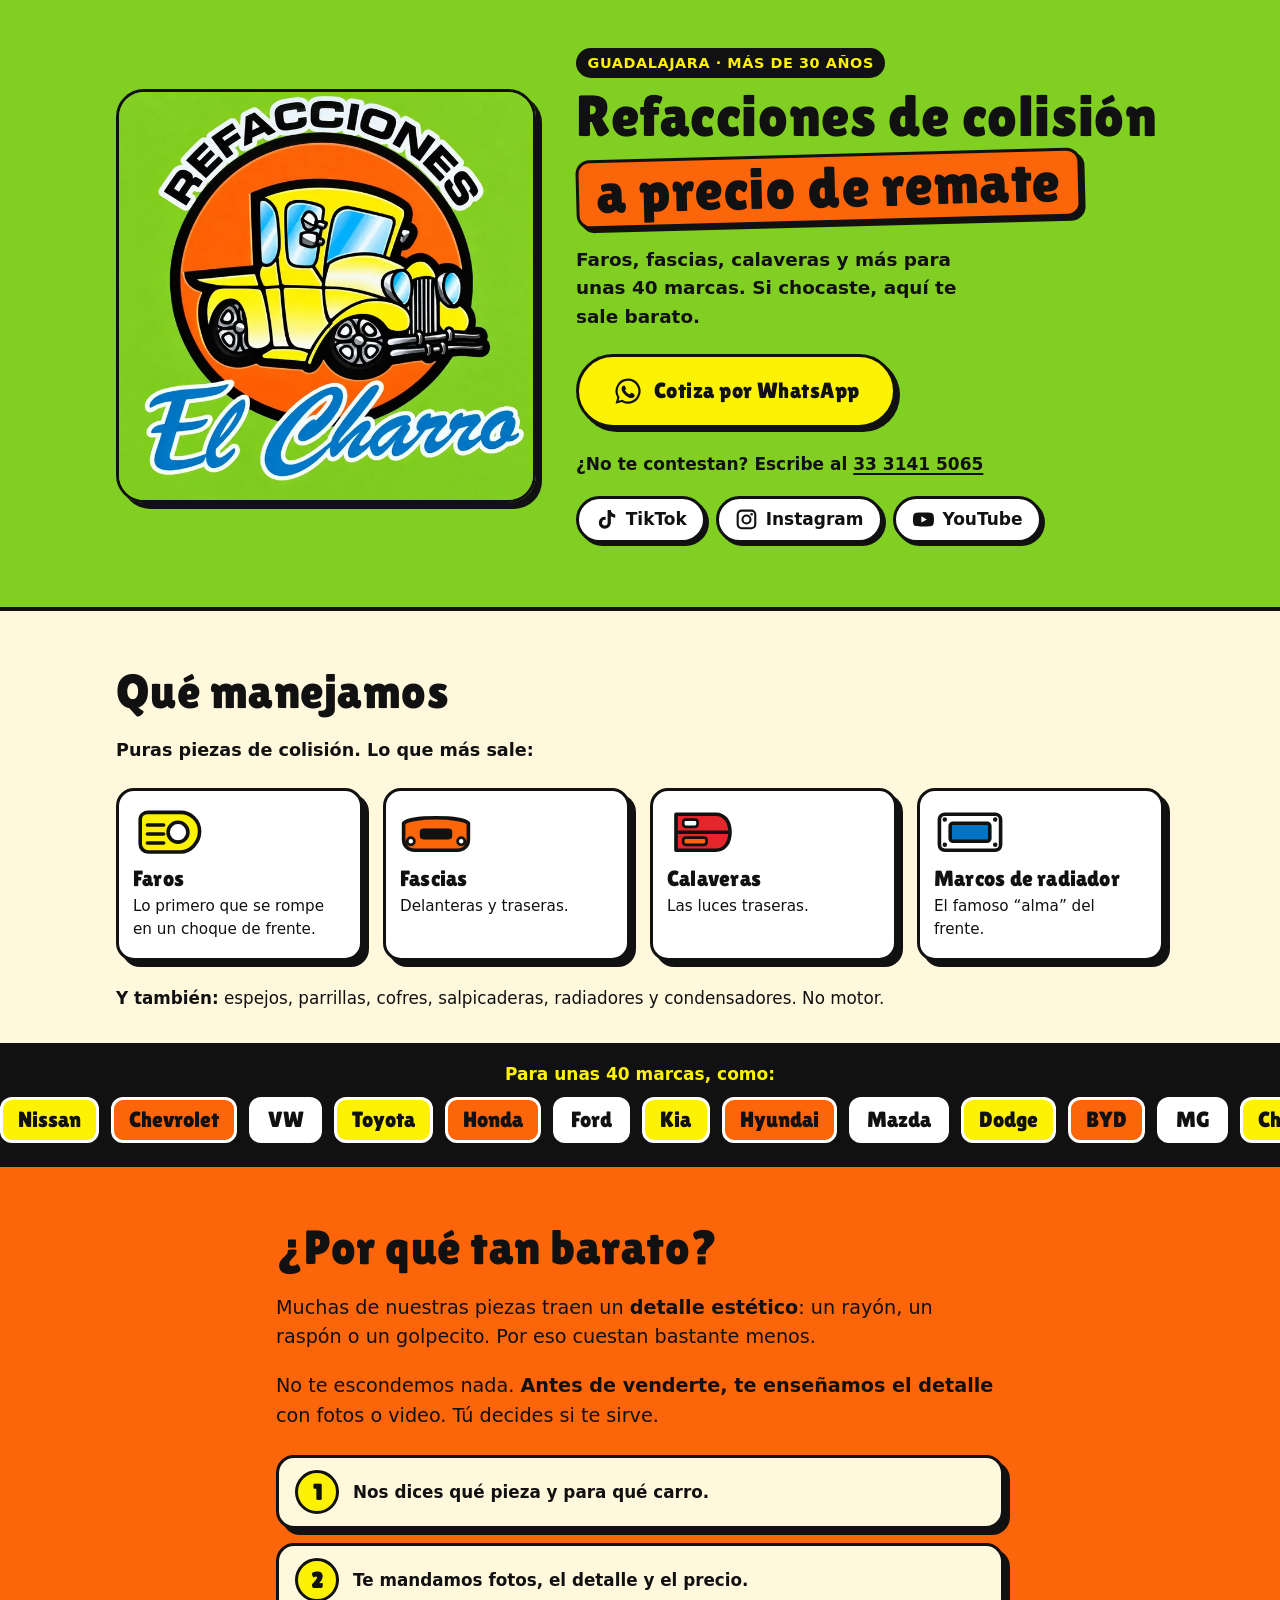
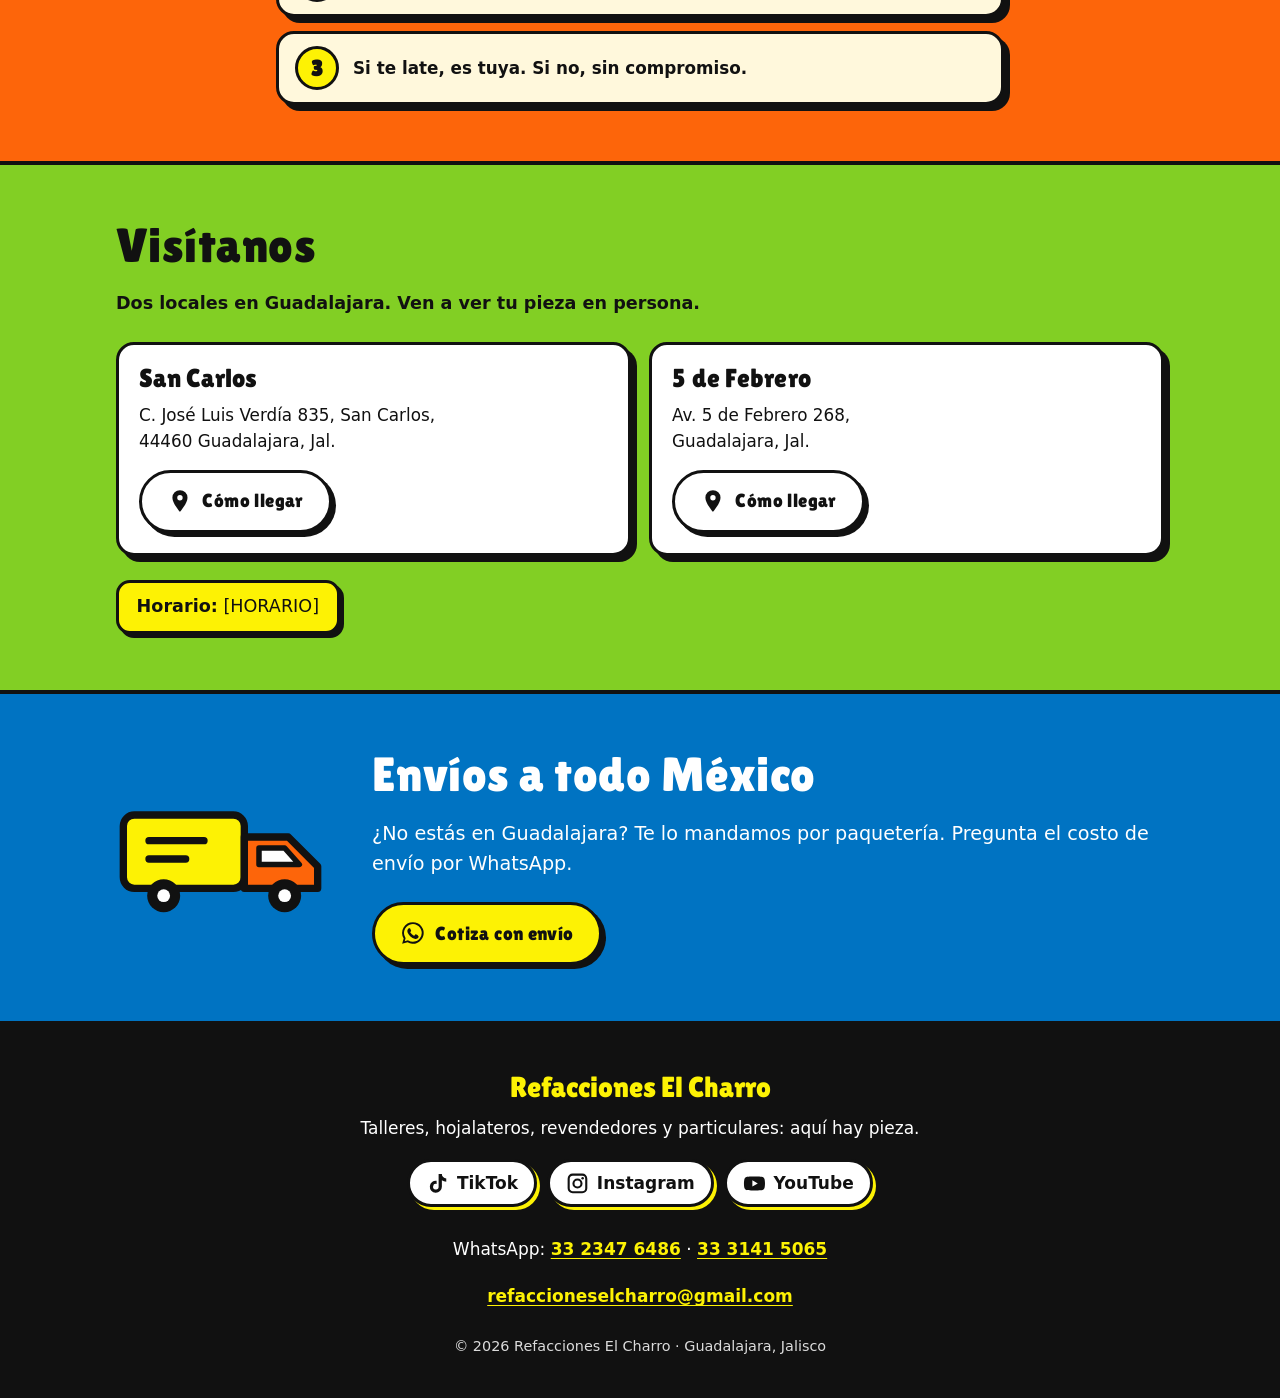
==== index.html @ 8c141e4e "Agrega los dos números de WhatsApp Co-Authored-By: Claude Opus 5.5 <noreply@anthropic.com>" ====
<!doctype html>
<html lang="es-MX">
<head>
  <meta charset="utf-8">
  <meta name="viewport" content="width=device-width, initial-scale=1">
  <title>Refacciones de colisión Guadalajara | Refacciones El Charro</title>
  <meta name="description" content="Refacciones de colisión en Guadalajara a precios muy bajos: faros, fascias, calaveras, marcos de radiador y más para unas 40 marcas. Envíos a todo México. Cotiza por WhatsApp.">
  <meta name="theme-color" content="#82CF24">
  <!-- URL pública del sitio. Si conectas un dominio propio, cámbiala aquí y en Open Graph, Twitter y JSON-LD -->
  <link rel="canonical" href="https://eito-tv.github.io/refacciones-el-charro/">

  <meta property="og:type" content="website">
  <meta property="og:locale" content="es_MX">
  <meta property="og:site_name" content="Refacciones El Charro">
  <meta property="og:title" content="Refacciones El Charro · Refacciones de colisión en Guadalajara">
  <meta property="og:description" content="Faros, fascias, calaveras y más para ~40 marcas a precios bajísimos. Envíos a todo México.">
  <meta property="og:url" content="https://eito-tv.github.io/refacciones-el-charro/">
  <meta property="og:image" content="https://eito-tv.github.io/refacciones-el-charro/assets/og-image.jpg">
  <meta property="og:image:width" content="1200">
  <meta property="og:image:height" content="630">
  <meta property="og:image:type" content="image/jpeg">
  <meta property="og:image:alt" content="Logo de Refacciones El Charro: camioneta amarilla clásica, con el texto Refacciones de colisión, precios bajísimos.">
  <meta name="twitter:card" content="summary_large_image">
  <meta name="twitter:title" content="Refacciones El Charro · Refacciones de colisión en Guadalajara">
  <meta name="twitter:description" content="Faros, fascias, calaveras y más para ~40 marcas a precios bajísimos. Envíos a todo México.">
  <meta name="twitter:image" content="https://eito-tv.github.io/refacciones-el-charro/assets/og-image.jpg">

  <link rel="icon" href="favicon.ico" sizes="48x48">
  <link rel="apple-touch-icon" href="assets/apple-touch-icon.png">

  <link rel="preconnect" href="https://fonts.googleapis.com">
  <link rel="preconnect" href="https://fonts.gstatic.com" crossorigin>
  <link rel="preload" as="style" href="https://fonts.googleapis.com/css2?family=Lilita+One&amp;display=swap">
  <link rel="stylesheet" href="https://fonts.googleapis.com/css2?family=Lilita+One&amp;display=swap" media="print" onload="this.media='all'">
  <noscript><link rel="stylesheet" href="https://fonts.googleapis.com/css2?family=Lilita+One&amp;display=swap"></noscript>
  <link rel="preload" as="image" type="image/webp" href="assets/logo-720.webp" imagesrcset="assets/logo-360.webp 360w, assets/logo-720.webp 720w" imagesizes="(min-width: 900px) 420px, 78vw" fetchpriority="high">
  <link rel="stylesheet" href="styles.css">
  <script>document.documentElement.classList.add('js')</script>
  <script src="script.js" defer></script>

  <!-- MARCADOR en JSON-LD: openingHours (formato: "Mo-Fr 09:00-18:00", "Sa 09:00-14:00") -->
  <script type="application/ld+json">
  {
    "@context": "https://schema.org",
    "@type": "AutoPartsStore",
    "@id": "https://eito-tv.github.io/refacciones-el-charro/#negocio",
    "name": "Refacciones El Charro",
    "description": "Refacciones de colisión para unas 40 marcas a precios muy bajos. Negocio familiar con más de 30 años en Guadalajara. Envíos a todo México.",
    "url": "https://eito-tv.github.io/refacciones-el-charro/",
    "image": "https://eito-tv.github.io/refacciones-el-charro/assets/og-image.jpg",
    "logo": "https://eito-tv.github.io/refacciones-el-charro/assets/logo.png",
    "telephone": "+523323476486",
    "email": "refaccioneselcharro@gmail.com",
    "priceRange": "$",
    "areaServed": "MX",
    "address": {
      "@type": "PostalAddress",
      "streetAddress": "C. José Luis Verdía 835, San Carlos",
      "addressLocality": "Guadalajara",
      "addressRegion": "Jalisco",
      "postalCode": "44460",
      "addressCountry": "MX"
    },
    "openingHours": "[HORARIO]",
    "sameAs": [
      "https://www.instagram.com/refacciones_el_charro/",
      "https://www.tiktok.com/@refacciones_el_charro",
      "https://www.youtube.com/@RefaccionesElcharro"
    ],
    "department": [
      {
        "@type": "AutoPartsStore",
        "name": "Refacciones El Charro · San Carlos",
        "telephone": "+523323476486",
        "openingHours": "[HORARIO]",
        "address": {
          "@type": "PostalAddress",
          "streetAddress": "C. José Luis Verdía 835, San Carlos",
          "addressLocality": "Guadalajara",
          "addressRegion": "Jalisco",
          "postalCode": "44460",
          "addressCountry": "MX"
        }
      },
      {
        "@type": "AutoPartsStore",
        "name": "Refacciones El Charro · 5 de Febrero",
        "telephone": "+523323476486",
        "openingHours": "[HORARIO]",
        "address": {
          "@type": "PostalAddress",
          "streetAddress": "Av. 5 de Febrero 268",
          "addressLocality": "Guadalajara",
          "addressRegion": "Jalisco",
          "addressCountry": "MX"
        }
      }
    ]
  }
  </script>
</head>
<body>
  <a class="skip" href="#contenido">Saltar al contenido</a>

  <!-- Íconos reutilizables -->
  <svg width="0" height="0" class="sr-only" aria-hidden="true" focusable="false">
    <symbol id="i-wa" viewBox="0 0 24 24"><path fill="currentColor" d="M12 2a10 10 0 0 0-8.6 15.1L2 22l5-1.3A10 10 0 1 0 12 2Zm0 18.2c-1.5 0-3-.4-4.3-1.2l-.3-.2-3 .8.8-2.9-.2-.3A8.2 8.2 0 1 1 12 20.2Zm4.5-6.1c-.2-.1-1.5-.7-1.7-.8-.2-.1-.4-.1-.6.1l-.8 1c-.1.2-.3.2-.5.1a6.7 6.7 0 0 1-3.3-2.9c-.3-.4.2-.4.7-1.3.1-.2 0-.3 0-.4l-.8-1.8c-.2-.5-.4-.4-.6-.4h-.5c-.2 0-.4.1-.7.3-.2.3-.9.9-.9 2.2s.9 2.5 1 2.7c.1.2 1.8 2.8 4.4 3.9 1.6.7 2.3.8 3.1.6.5-.1 1.5-.6 1.7-1.2.2-.6.2-1.1.2-1.2-.1-.1-.3-.2-.6-.3Z"/></symbol>
    <symbol id="i-ig" viewBox="0 0 24 24"><path fill="none" stroke="currentColor" stroke-width="2.2" d="M7 2.8h10A4.2 4.2 0 0 1 21.2 7v10a4.2 4.2 0 0 1-4.2 4.2H7A4.2 4.2 0 0 1 2.8 17V7A4.2 4.2 0 0 1 7 2.8Z"/><circle cx="12" cy="12" r="4.2" fill="none" stroke="currentColor" stroke-width="2.2"/><circle cx="17.4" cy="6.6" r="1.3" fill="currentColor"/></symbol>
    <symbol id="i-tt" viewBox="0 0 24 24"><path fill="currentColor" d="M16.6 2h-3.4v13.4a2.9 2.9 0 1 1-2.1-2.8V9.1a6.3 6.3 0 1 0 5.5 6.3V8.6a8 8 0 0 0 4.6 1.5V6.7a4.6 4.6 0 0 1-4.6-4.7Z"/></symbol>
    <symbol id="i-yt" viewBox="0 0 24 24"><path fill="currentColor" d="M22.5 7.2a2.8 2.8 0 0 0-2-2C18.7 4.7 12 4.7 12 4.7s-6.7 0-8.5.5a2.8 2.8 0 0 0-2 2C1 9 1 12 1 12s0 3 .5 4.8a2.8 2.8 0 0 0 2 2c1.8.5 8.5.5 8.5.5s6.7 0 8.5-.5a2.8 2.8 0 0 0 2-2C23 15 23 12 23 12s0-3-.5-4.8ZM9.8 15.3V8.7l5.7 3.3-5.7 3.3Z"/></symbol>
    <symbol id="i-fb" viewBox="0 0 24 24"><path fill="currentColor" d="M13.5 22v-8.2h2.8l.4-3.2h-3.2V8.5c0-.9.3-1.6 1.6-1.6h1.7V4.1a23 23 0 0 0-2.5-.1c-2.5 0-4.2 1.5-4.2 4.3v2.3H7.3v3.2h2.8V22h3.4Z"/></symbol>
    <symbol id="i-pin" viewBox="0 0 24 24"><path fill="currentColor" d="M12 2a7 7 0 0 0-7 7c0 5.2 7 13 7 13s7-7.8 7-13a7 7 0 0 0-7-7Zm0 9.5A2.5 2.5 0 1 1 12 6.5a2.5 2.5 0 0 1 0 5Z"/></symbol>
  </svg>

  <header class="hero">
    <div class="hero__inner wrap">
      <picture class="hero__logo">
        <source type="image/webp" srcset="assets/logo-360.webp 360w, assets/logo-720.webp 720w" sizes="(min-width: 900px) 420px, 78vw">
        <img src="assets/logo.png" width="720" height="709" alt="Refacciones El Charro: logo con una camioneta pickup clásica amarilla" fetchpriority="high" decoding="async">
      </picture>
      <div class="hero__copy">
        <p class="tag">Guadalajara · más de 30 años</p>
        <h1>Refacciones de colisión <span class="hl">a precio de remate</span></h1>
        <p class="lead">Faros, fascias, calaveras y más para unas 40 marcas. Si chocaste, aquí te sale barato.</p>
        <a class="btn btn--wa btn--xl" href="https://wa.me/523323476486?text=Hola%2C%20quiero%20cotizar%20una%20pieza" target="_blank" rel="noopener">
          <svg class="ico" aria-hidden="true"><use href="#i-wa"/></svg> Cotiza por WhatsApp
        </a>
        <p class="alt-wa">¿No te contestan? Escribe al <a href="https://wa.me/523331415065?text=Hola%2C%20quiero%20cotizar%20una%20pieza" target="_blank" rel="noopener">33 3141 5065</a></p>
        <ul class="social" aria-label="Nuestras redes">
          <li><a class="chip" href="https://www.tiktok.com/@refacciones_el_charro" target="_blank" rel="noopener"><svg class="ico" aria-hidden="true"><use href="#i-tt"/></svg>TikTok</a></li>
          <li><a class="chip" href="https://www.instagram.com/refacciones_el_charro/" target="_blank" rel="noopener"><svg class="ico" aria-hidden="true"><use href="#i-ig"/></svg>Instagram</a></li>
          <li><a class="chip" href="https://www.youtube.com/@RefaccionesElcharro" target="_blank" rel="noopener"><svg class="ico" aria-hidden="true"><use href="#i-yt"/></svg>YouTube</a></li>
          <!-- MARCADOR: descomenta cuando tengas el link de Facebook
          <li><a class="chip" href="[LINK_FACEBOOK]" target="_blank" rel="noopener"><svg class="ico" aria-hidden="true"><use href="#i-fb"/></svg>Facebook</a></li>
          -->
          <!-- MARCADOR: descomenta cuando tengas el link de Mercado Libre
          <li><a class="chip" href="[LINK_MERCADO_LIBRE]" target="_blank" rel="noopener">Mercado Libre</a></li>
          -->
        </ul>
      </div>
    </div>
  </header>

  <main id="contenido">
    <section class="sec sec--cream" aria-labelledby="t-piezas">
      <div class="wrap">
        <h2 id="t-piezas" class="reveal">Qué manejamos</h2>
        <p class="sub reveal">Puras piezas de colisión. Lo que más sale:</p>
        <ul class="cards">
          <li class="card reveal">
            <svg class="pic" viewBox="0 0 80 56" aria-hidden="true"><path d="M8 14c0-5 4-8 9-8h36c11 0 21 9 21 21s-10 23-21 23H17c-5 0-9-4-9-9Z" fill="#FDF204" stroke="#111" stroke-width="4" stroke-linejoin="round"/><circle cx="50" cy="28" r="11" fill="#fff" stroke="#111" stroke-width="4"/><path d="M16 20h18M16 30h18M16 40h18" stroke="#111" stroke-width="4" stroke-linecap="round"/></svg>
            <h3>Faros</h3>
            <p>Lo primero que se rompe en un choque de frente.</p>
          </li>
          <li class="card reveal">
            <svg class="pic" viewBox="0 0 80 56" aria-hidden="true"><path d="M4 18c8-8 64-8 72 0v18c0 8-6 12-12 12H16C10 48 4 44 4 36Z" fill="#FD650A" stroke="#111" stroke-width="4" stroke-linejoin="round"/><rect x="22" y="24" width="36" height="12" rx="4" fill="#111"/><circle cx="12" cy="38" r="4" fill="#fff" stroke="#111" stroke-width="3"/><circle cx="68" cy="38" r="4" fill="#fff" stroke="#111" stroke-width="3"/></svg>
            <h3>Fascias</h3>
            <p>Delanteras y traseras.</p>
          </li>
          <li class="card reveal">
            <svg class="pic" viewBox="0 0 80 56" aria-hidden="true"><path d="M10 8h44c10 0 16 8 16 20s-6 20-16 20H10Z" fill="#E4252C" stroke="#111" stroke-width="4" stroke-linejoin="round"/><path d="M10 28h58" stroke="#111" stroke-width="4"/><rect x="18" y="14" width="16" height="8" rx="3" fill="#fff" stroke="#111" stroke-width="3"/><rect x="18" y="34" width="26" height="8" rx="3" fill="#FD650A" stroke="#111" stroke-width="3"/></svg>
            <h3>Calaveras</h3>
            <p>Las luces traseras.</p>
          </li>
          <li class="card reveal">
            <svg class="pic" viewBox="0 0 80 56" aria-hidden="true"><rect x="6" y="8" width="68" height="40" rx="6" fill="#fff" stroke="#111" stroke-width="4"/><rect x="18" y="18" width="44" height="20" rx="3" fill="#0073C2" stroke="#111" stroke-width="4"/><circle cx="12" cy="14" r="2.5" fill="#111"/><circle cx="68" cy="14" r="2.5" fill="#111"/><circle cx="12" cy="42" r="2.5" fill="#111"/><circle cx="68" cy="42" r="2.5" fill="#111"/></svg>
            <h3>Marcos de radiador</h3>
            <p>El famoso “alma” del frente.</p>
          </li>
        </ul>
        <p class="also reveal"><strong>Y también:</strong> espejos, parrillas, cofres, salpicaderas, radiadores y condensadores. No motor.</p>
      </div>

      <div class="brands reveal" aria-label="Marcas">
        <p class="brands__title">Para unas 40 marcas, como:</p>
        <div class="marquee">
          <ul class="marquee__track">
            <li>Nissan</li><li>Chevrolet</li><li>VW</li><li>Toyota</li><li>Honda</li><li>Ford</li><li>Kia</li><li>Hyundai</li><li>Mazda</li><li>Dodge</li><li>BYD</li><li>MG</li><li>Chirey</li><li>Camiones</li>
          </ul>
          <ul class="marquee__track" aria-hidden="true">
            <li>Nissan</li><li>Chevrolet</li><li>VW</li><li>Toyota</li><li>Honda</li><li>Ford</li><li>Kia</li><li>Hyundai</li><li>Mazda</li><li>Dodge</li><li>BYD</li><li>MG</li><li>Chirey</li><li>Camiones</li>
          </ul>
        </div>
      </div>
    </section>

    <section class="sec sec--orange" aria-labelledby="t-barato">
      <div class="wrap narrow">
        <h2 id="t-barato" class="reveal">¿Por qué tan barato?</h2>
        <p class="big reveal">Muchas de nuestras piezas traen un <strong>detalle estético</strong>: un rayón, un raspón o un golpecito. Por eso cuestan bastante menos.</p>
        <p class="big reveal">No te escondemos nada. <strong>Antes de venderte, te enseñamos el detalle</strong> con fotos o video. Tú decides si te sirve.</p>
        <ol class="steps">
          <li class="step reveal"><span class="step__n" aria-hidden="true">1</span><span>Nos dices qué pieza y para qué carro.</span></li>
          <li class="step reveal"><span class="step__n" aria-hidden="true">2</span><span>Te mandamos fotos, el detalle y el precio.</span></li>
          <li class="step reveal"><span class="step__n" aria-hidden="true">3</span><span>Si te late, es tuya. Si no, sin compromiso.</span></li>
        </ol>
      </div>
    </section>

    <section class="sec sec--green" aria-labelledby="t-visitanos">
      <div class="wrap">
        <h2 id="t-visitanos" class="reveal">Visítanos</h2>
        <p class="sub reveal">Dos locales en Guadalajara. Ven a ver tu pieza en persona.</p>
        <div class="places">
          <article class="place reveal">
            <h3>San Carlos</h3>
            <address>C. José Luis Verdía 835, San Carlos,<br>44460 Guadalajara, Jal.</address>
            <a class="btn btn--blue" href="https://www.google.com/maps/search/?api=1&amp;query=C.%20Jos%C3%A9%20Luis%20Verd%C3%ADa%20835%2C%20San%20Carlos%2C%2044460%20Guadalajara%2C%20Jal." target="_blank" rel="noopener"><svg class="ico" aria-hidden="true"><use href="#i-pin"/></svg> Cómo llegar<span class="sr-only"> al local de San Carlos</span></a>
          </article>
          <article class="place reveal">
            <h3>5 de Febrero</h3>
            <address>Av. 5 de Febrero 268,<br>Guadalajara, Jal.</address>
            <a class="btn btn--blue" href="https://www.google.com/maps/search/?api=1&amp;query=Av.%205%20de%20Febrero%20268%2C%20Guadalajara%2C%20Jal." target="_blank" rel="noopener"><svg class="ico" aria-hidden="true"><use href="#i-pin"/></svg> Cómo llegar<span class="sr-only"> al local de 5 de Febrero</span></a>
          </article>
        </div>
        <p class="hours reveal"><strong>Horario:</strong> <!-- MARCADOR --> [HORARIO]</p>
      </div>
    </section>

    <section class="sec sec--blue" aria-labelledby="t-envios">
      <div class="wrap ship">
        <svg class="truck reveal" viewBox="0 0 120 70" aria-hidden="true"><rect x="4" y="12" width="66" height="40" rx="6" fill="#FDF204" stroke="#111" stroke-width="4"/><path d="M70 24h24l16 16v12H70Z" fill="#FD650A" stroke="#111" stroke-width="4" stroke-linejoin="round"/><path d="M78 30h14l8 9H78Z" fill="#fff" stroke="#111" stroke-width="3" stroke-linejoin="round"/><circle cx="26" cy="56" r="9" fill="#111"/><circle cx="26" cy="56" r="3.5" fill="#fff"/><circle cx="92" cy="56" r="9" fill="#111"/><circle cx="92" cy="56" r="3.5" fill="#fff"/><path d="M18 26h30M18 36h20" stroke="#111" stroke-width="4" stroke-linecap="round"/></svg>
        <div>
          <h2 id="t-envios" class="reveal">Envíos a todo México</h2>
          <p class="big reveal">¿No estás en Guadalajara? Te lo mandamos por paquetería. Pregunta el costo de envío por WhatsApp.</p>
          <a class="btn btn--wa reveal" href="https://wa.me/523323476486?text=Hola%2C%20quiero%20cotizar%20una%20pieza%20con%20env%C3%ADo" target="_blank" rel="noopener"><svg class="ico" aria-hidden="true"><use href="#i-wa"/></svg> Cotiza con envío</a>
        </div>
      </div>
    </section>
  </main>

  <footer class="foot">
    <div class="wrap">
      <p class="foot__brand">Refacciones El Charro</p>
      <p>Talleres, hojalateros, revendedores y particulares: aquí hay pieza.</p>
      <ul class="social social--foot" aria-label="Nuestras redes">
        <li><a class="chip" href="https://www.tiktok.com/@refacciones_el_charro" target="_blank" rel="noopener"><svg class="ico" aria-hidden="true"><use href="#i-tt"/></svg>TikTok</a></li>
        <li><a class="chip" href="https://www.instagram.com/refacciones_el_charro/" target="_blank" rel="noopener"><svg class="ico" aria-hidden="true"><use href="#i-ig"/></svg>Instagram</a></li>
        <li><a class="chip" href="https://www.youtube.com/@RefaccionesElcharro" target="_blank" rel="noopener"><svg class="ico" aria-hidden="true"><use href="#i-yt"/></svg>YouTube</a></li>
        <!-- <li><a class="chip" href="[LINK_FACEBOOK]" target="_blank" rel="noopener"><svg class="ico" aria-hidden="true"><use href="#i-fb"/></svg>Facebook</a></li> -->
        <!-- <li><a class="chip" href="[LINK_MERCADO_LIBRE]" target="_blank" rel="noopener">Mercado Libre</a></li> -->
      </ul>
      <p class="foot__wa">WhatsApp:
        <a class="mail" href="https://wa.me/523323476486" target="_blank" rel="noopener">33 2347 6486</a> ·
        <a class="mail" href="https://wa.me/523331415065" target="_blank" rel="noopener">33 3141 5065</a>
      </p>
      <p><a class="mail" href="mailto:refaccioneselcharro@gmail.com">refaccioneselcharro@gmail.com</a></p>
      <p class="small">© <span id="year">2026</span> Refacciones El Charro · Guadalajara, Jalisco</p>
    </div>
  </footer>

  <a class="fab" href="https://wa.me/523323476486?text=Hola%2C%20quiero%20cotizar%20una%20pieza" target="_blank" rel="noopener" aria-label="Cotiza por WhatsApp">
    <svg class="ico" aria-hidden="true"><use href="#i-wa"/></svg>
  </a>
</body>
</html>
---- styles.css ----
/* Refacciones El Charro · landing provisional
   Colores tomados del logo (assets/logo.png). */
:root {
  --green: #82cf24;
  --green-2: #74bd1c;
  --orange: #fd650a;
  --yellow: #fdf204;
  --blue: #0073c2;
  --blue-2: #005a99;
  --wa: #25d366;
  --ink: #111;
  --cream: #fff8dc;
  --white: #fff;
  --line: 3px solid var(--ink);
  --shadow: 6px 6px 0 var(--ink);
  --shadow-sm: 4px 4px 0 var(--ink);
  --r: 18px;
  --display: "Lilita One", "Arial Black", "Arial Rounded MT Bold", Impact, sans-serif;
  --text: system-ui, -apple-system, "Segoe UI", Roboto, "Helvetica Neue", Arial, sans-serif;
  color-scheme: light;
}

*, *::before, *::after { box-sizing: border-box; }
html { -webkit-text-size-adjust: 100%; scroll-behavior: smooth; }
body {
  margin: 0;
  font-family: var(--text);
  font-size: 1.0625rem;
  line-height: 1.55;
  color: var(--ink);
  background: var(--cream);
  overflow-x: hidden;
}
img, svg { display: block; max-width: 100%; }
h1, h2, h3 { font-family: var(--display); font-weight: 400; line-height: 1.05; margin: 0 0 .4em; letter-spacing: .01em; }
p { margin: 0 0 1em; }
a { color: inherit; }
ul, ol { margin: 0; padding: 0; list-style: none; }
address { font-style: normal; }

.wrap { width: 100%; max-width: 1080px; margin: 0 auto; padding: 0 16px; }
.narrow { max-width: 760px; }
.sr-only { position: absolute !important; width: 1px; height: 1px; overflow: hidden; clip: rect(0 0 0 0); white-space: nowrap; }
.skip { position: absolute; left: 12px; top: -60px; z-index: 50; background: var(--yellow); border: var(--line); border-radius: 12px; padding: 10px 14px; font-weight: 700; }
.skip:focus { top: 12px; }

:focus-visible { outline: 4px solid var(--blue); outline-offset: 3px; border-radius: 6px; }
.sec--blue :focus-visible, .foot :focus-visible { outline-color: var(--yellow); }

.ico { width: 1.35em; height: 1.35em; flex: none; }

/* ---------- Botones ---------- */
.btn {
  display: inline-flex; align-items: center; justify-content: center; gap: .5em;
  min-height: 52px; padding: .7em 1.3em;
  font-family: var(--display); font-size: 1.2rem; letter-spacing: .02em;
  text-decoration: none; color: var(--ink);
  border: var(--line); border-radius: 999px;
  box-shadow: var(--shadow-sm);
  transition: transform .18s cubic-bezier(.34, 1.56, .64, 1);
  -webkit-tap-highlight-color: transparent;
}
.btn--xl { font-size: 1.4rem; min-height: 60px; padding: .75em 1.5em; }
.btn--wa { background: var(--yellow); }
.btn--blue { background: var(--white); color: var(--ink); }
.btn:hover { transform: translate(-2px, -3px) rotate(-1.5deg); }
.btn:active { transform: translate(2px, 2px) scale(.97); }

.chip {
  display: inline-flex; align-items: center; gap: .45em;
  min-height: 44px; padding: .45em .95em;
  background: var(--white); border: var(--line); border-radius: 999px;
  box-shadow: 3px 3px 0 var(--ink);
  font-weight: 700; text-decoration: none;
  transition: transform .18s cubic-bezier(.34, 1.56, .64, 1);
}
.chip:hover { transform: translateY(-3px) rotate(2deg); }
.chip:active { transform: translate(2px, 2px); }

/* ---------- Hero ---------- */
.hero {
  background: var(--green);
  border-bottom: 4px solid var(--ink);
  padding: 20px 0 44px;
  overflow: hidden;
}
.hero__inner { display: grid; justify-items: center; text-align: center; gap: 8px; }
.hero__logo img { width: min(78vw, 340px); height: auto; border: var(--line); border-radius: 28px; box-shadow: var(--shadow); }
.tag {
  display: inline-block; margin: 0 0 .6em;
  background: var(--ink); color: var(--yellow);
  padding: .25em .8em; border-radius: 999px;
  font-weight: 700; font-size: .9rem; letter-spacing: .04em; text-transform: uppercase;
}
.hero h1 { font-size: clamp(2.1rem, 9vw, 3.6rem); }
.hl {
  display: inline-block; margin-top: .12em;
  background: var(--orange); color: var(--ink);
  border: var(--line); border-radius: 14px; padding: 0 .3em .05em;
  box-shadow: var(--shadow-sm); transform: rotate(-1.5deg);
}
.lead { font-size: 1.15rem; font-weight: 600; max-width: 30ch; margin: .6em auto 1.2em; }
.alt-wa { margin: 14px 0 0; font-weight: 600; }
.alt-wa a { display: inline-flex; align-items: center; min-height: 44px; font-weight: 800; text-underline-offset: 3px; text-decoration-thickness: 2px; white-space: nowrap; }
.foot__wa { margin-bottom: .2em; }
.social { display: flex; flex-wrap: wrap; justify-content: center; gap: 10px; margin-top: 10px; }

/* ---------- Secciones ---------- */
.sec { padding: 56px 0; border-bottom: 4px solid var(--ink); }
.sec h2 { font-size: clamp(2rem, 8vw, 3rem); }
.sub { font-size: 1.1rem; font-weight: 600; }
.big { font-size: 1.2rem; }
.sec--cream { background: var(--cream); padding-bottom: 0; }
.sec--orange { background: var(--orange); }
.sec--green { background: var(--green); }
.sec--blue { background: var(--blue); color: var(--white); }

.cards { display: grid; grid-template-columns: 1fr 1fr; gap: 16px; margin: 24px 0; }
.card {
  background: var(--white); border: var(--line); border-radius: var(--r);
  box-shadow: var(--shadow); padding: 16px 14px;
}
.card .pic { width: 72px; height: auto; margin-bottom: 10px; }
.card h3 { font-size: 1.35rem; margin-bottom: .2em; }
.card p { margin: 0; font-size: .95rem; }
.also { font-size: 1.05rem; }

.brands { margin-top: 32px; background: var(--ink); color: var(--white); padding: 18px 0 20px; }
.brands__title { text-align: center; font-weight: 700; margin: 0 0 10px; color: var(--yellow); }
.marquee { display: flex; overflow: hidden; }
.marquee__track { display: flex; flex: none; gap: 12px; padding-right: 12px; animation: slide 32s linear infinite; }
.marquee__track li {
  font-family: var(--display); font-size: 1.35rem;
  background: var(--white); color: var(--ink);
  border: var(--line); border-color: var(--white); border-radius: 12px;
  padding: .15em .7em; white-space: nowrap;
}
.marquee__track li:nth-child(3n+1) { background: var(--yellow); }
.marquee__track li:nth-child(3n+2) { background: var(--orange); }
@keyframes slide { to { transform: translateX(-100%); } }

.steps { display: grid; gap: 14px; margin-top: 24px; counter-reset: none; }
.step {
  display: flex; align-items: center; gap: 14px;
  background: var(--cream); border: var(--line); border-radius: var(--r);
  box-shadow: var(--shadow); padding: 12px 16px; font-weight: 700; font-size: 1.05rem;
}
.step__n {
  flex: none; display: grid; place-items: center; width: 44px; height: 44px;
  background: var(--yellow); border: var(--line); border-radius: 50%;
  font-family: var(--display); font-size: 1.4rem;
}

.places { display: grid; gap: 18px; margin: 24px 0; }
.place {
  background: var(--white); border: var(--line); border-radius: var(--r);
  box-shadow: var(--shadow); padding: 20px;
}
.place h3 { font-size: 1.6rem; }
.place address { margin-bottom: 16px; font-size: 1.05rem; }
.hours {
  display: inline-block; background: var(--yellow); border: var(--line); border-radius: 14px;
  box-shadow: var(--shadow-sm); padding: .6em 1em; margin: 0; font-size: 1.1rem;
}

.ship { display: grid; gap: 20px; justify-items: start; }
.truck { width: 150px; height: auto; }
.sec--blue .btn { margin-top: 4px; }

/* ---------- Footer ---------- */
.foot { background: var(--ink); color: var(--white); padding: 40px 0 110px; text-align: center; }
.foot__brand { font-family: var(--display); font-size: 1.8rem; color: var(--yellow); margin-bottom: .2em; }
.social--foot { margin: 18px 0 20px; }
.social--foot .chip { color: var(--ink); box-shadow: 3px 3px 0 var(--yellow); }
.mail { display: inline-flex; align-items: center; min-height: 44px; color: var(--yellow); font-weight: 700; text-underline-offset: 3px; overflow-wrap: anywhere; }
.small { font-size: .9rem; opacity: .85; margin: 0; }

/* ---------- Botón flotante (celular) ---------- */
.fab {
  position: fixed; right: 16px; bottom: 16px; z-index: 40;
  display: grid; place-items: center; width: 64px; height: 64px;
  background: var(--wa); color: var(--ink);
  border: var(--line); border-radius: 50%; box-shadow: var(--shadow-sm);
  transition: transform .18s cubic-bezier(.34, 1.56, .64, 1);
}
.fab .ico { width: 34px; height: 34px; }
.fab:hover { transform: scale(1.08) rotate(-6deg); }
.fab:active { transform: scale(.94); }

/* ---------- Animaciones (solo transform y opacity) ---------- */
@keyframes pop { from { transform: scale(.82) rotate(-6deg); } 60% { transform: scale(1.04) rotate(1deg); } to { transform: none; } }
@keyframes rise { from { opacity: 0; transform: translateY(18px); } to { opacity: 1; transform: none; } }
@keyframes fab-in { from { opacity: 0; transform: scale(.4); } to { opacity: 1; transform: none; } }

.hero__logo img { animation: pop .7s cubic-bezier(.34, 1.56, .64, 1) both; }
.hero__copy > * { animation: rise .55s ease-out both; }
.hero__copy > :nth-child(1) { animation-delay: .15s; }
.hero__copy > :nth-child(2) { animation-delay: .22s; }
.hero__copy > :nth-child(3) { animation-delay: .3s; }
.hero__copy > :nth-child(4) { animation-delay: .38s; }
.hero__copy > :nth-child(5) { animation-delay: .46s; }
.hero__copy > :nth-child(6) { animation-delay: .54s; }
.fab { animation: fab-in .4s .8s cubic-bezier(.34, 1.56, .64, 1) both; }

.js .reveal { opacity: 0; transform: translateY(26px); transition: opacity .55s ease-out, transform .55s cubic-bezier(.22, 1, .36, 1); }
.js .reveal.is-in { opacity: 1; transform: none; }
.js .cards .reveal:nth-child(2), .js .places .reveal:nth-child(2), .js .steps .reveal:nth-child(2) { transition-delay: .08s; }
.js .cards .reveal:nth-child(3), .js .steps .reveal:nth-child(3) { transition-delay: .16s; }
.js .cards .reveal:nth-child(4) { transition-delay: .24s; }

/* ---------- Pantallas grandes ---------- */
@media (min-width: 768px) {
  .fab { display: none; }
  .foot { padding-bottom: 40px; }
  .cards { grid-template-columns: repeat(4, 1fr); gap: 20px; }
  .places { grid-template-columns: 1fr 1fr; }
  .ship { grid-template-columns: auto 1fr; align-items: center; gap: 36px; }
  .truck { width: 220px; }
}
@media (min-width: 900px) {
  .hero { padding: 48px 0 64px; }
  .hero__inner { grid-template-columns: 420px 1fr; text-align: left; justify-items: start; align-items: center; gap: 40px; }
  .hero__logo img { width: 420px; }
  .lead { margin-left: 0; }
  .hero .social { justify-content: flex-start; }
}

@media (prefers-reduced-motion: reduce) {
  html { scroll-behavior: auto; }
  *, *::before, *::after { animation: none !important; transition: none !important; }
  .js .reveal { opacity: 1; transform: none; }
  .marquee { flex-wrap: wrap; justify-content: center; padding: 0 16px; }
  .marquee__track { flex-wrap: wrap; justify-content: center; flex: 1 1 auto; gap: 8px; padding: 0; }
  .marquee__track[aria-hidden="true"] { display: none; }
}
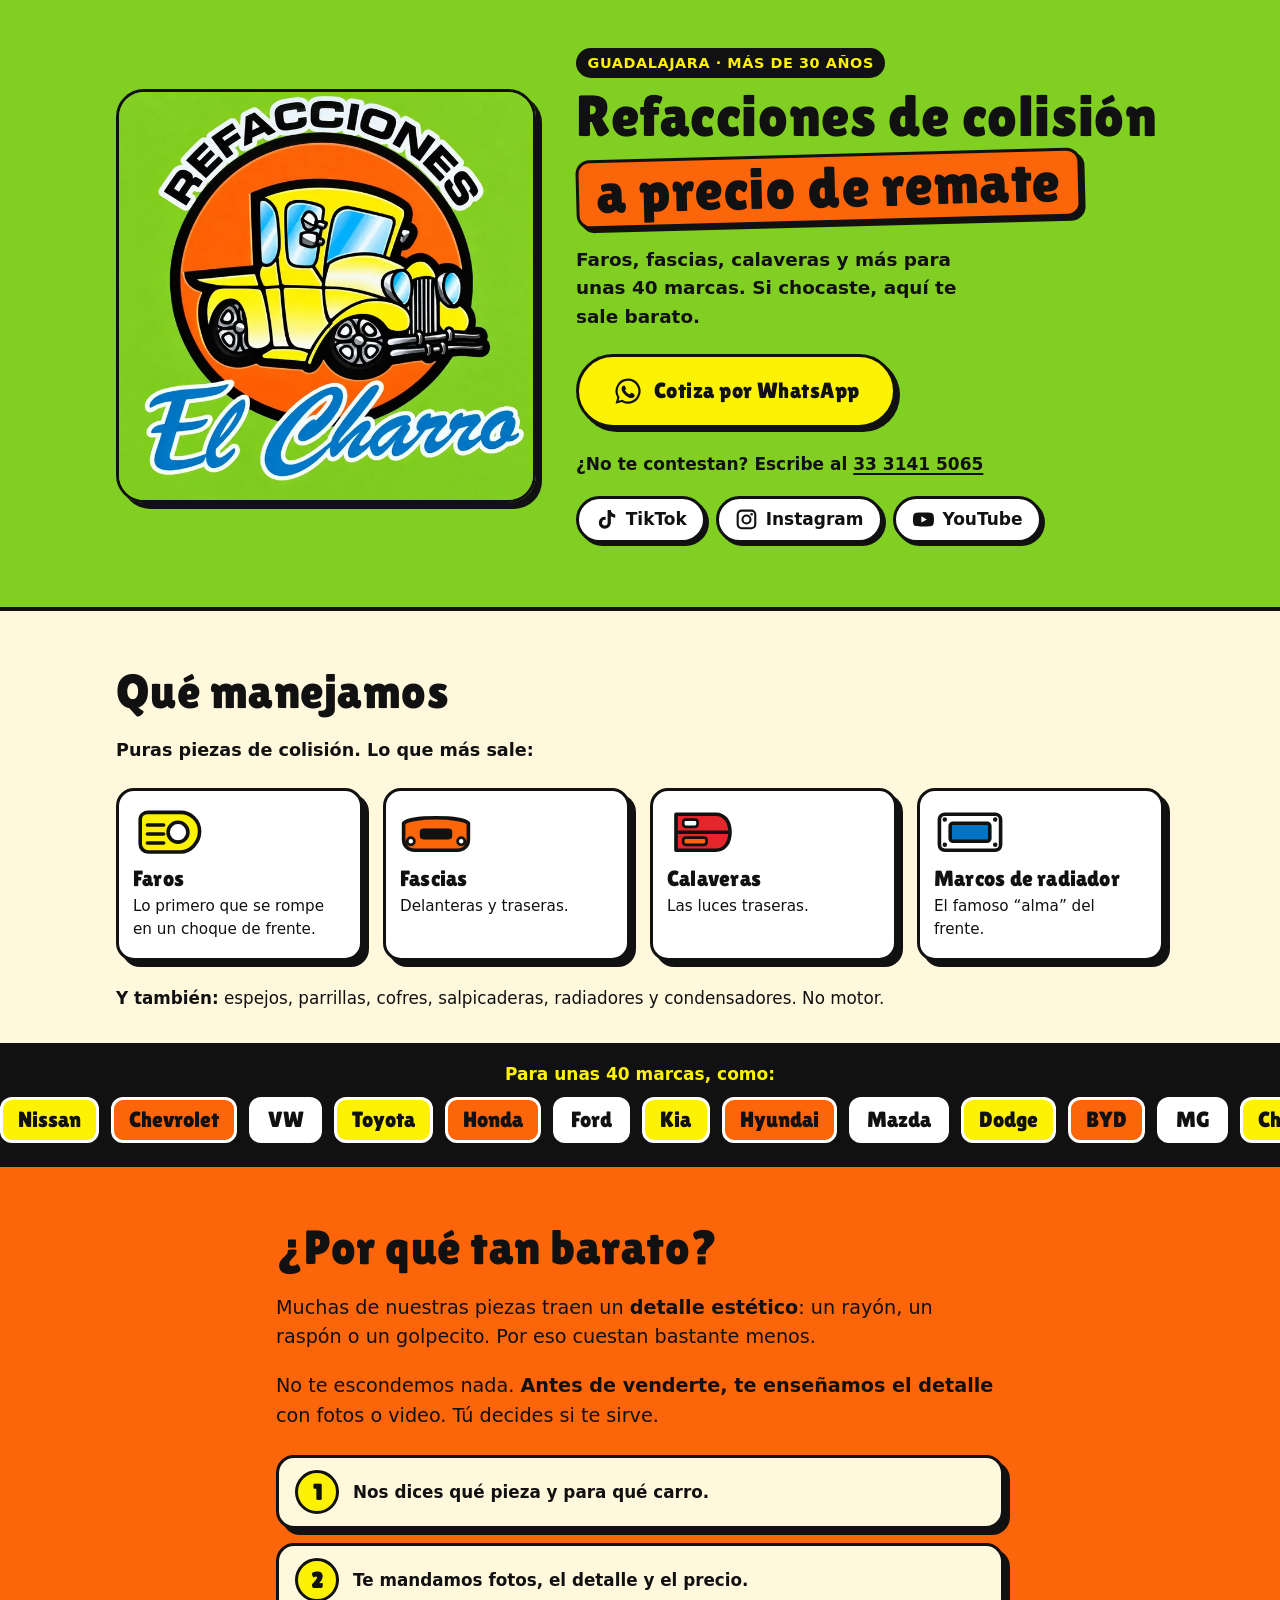
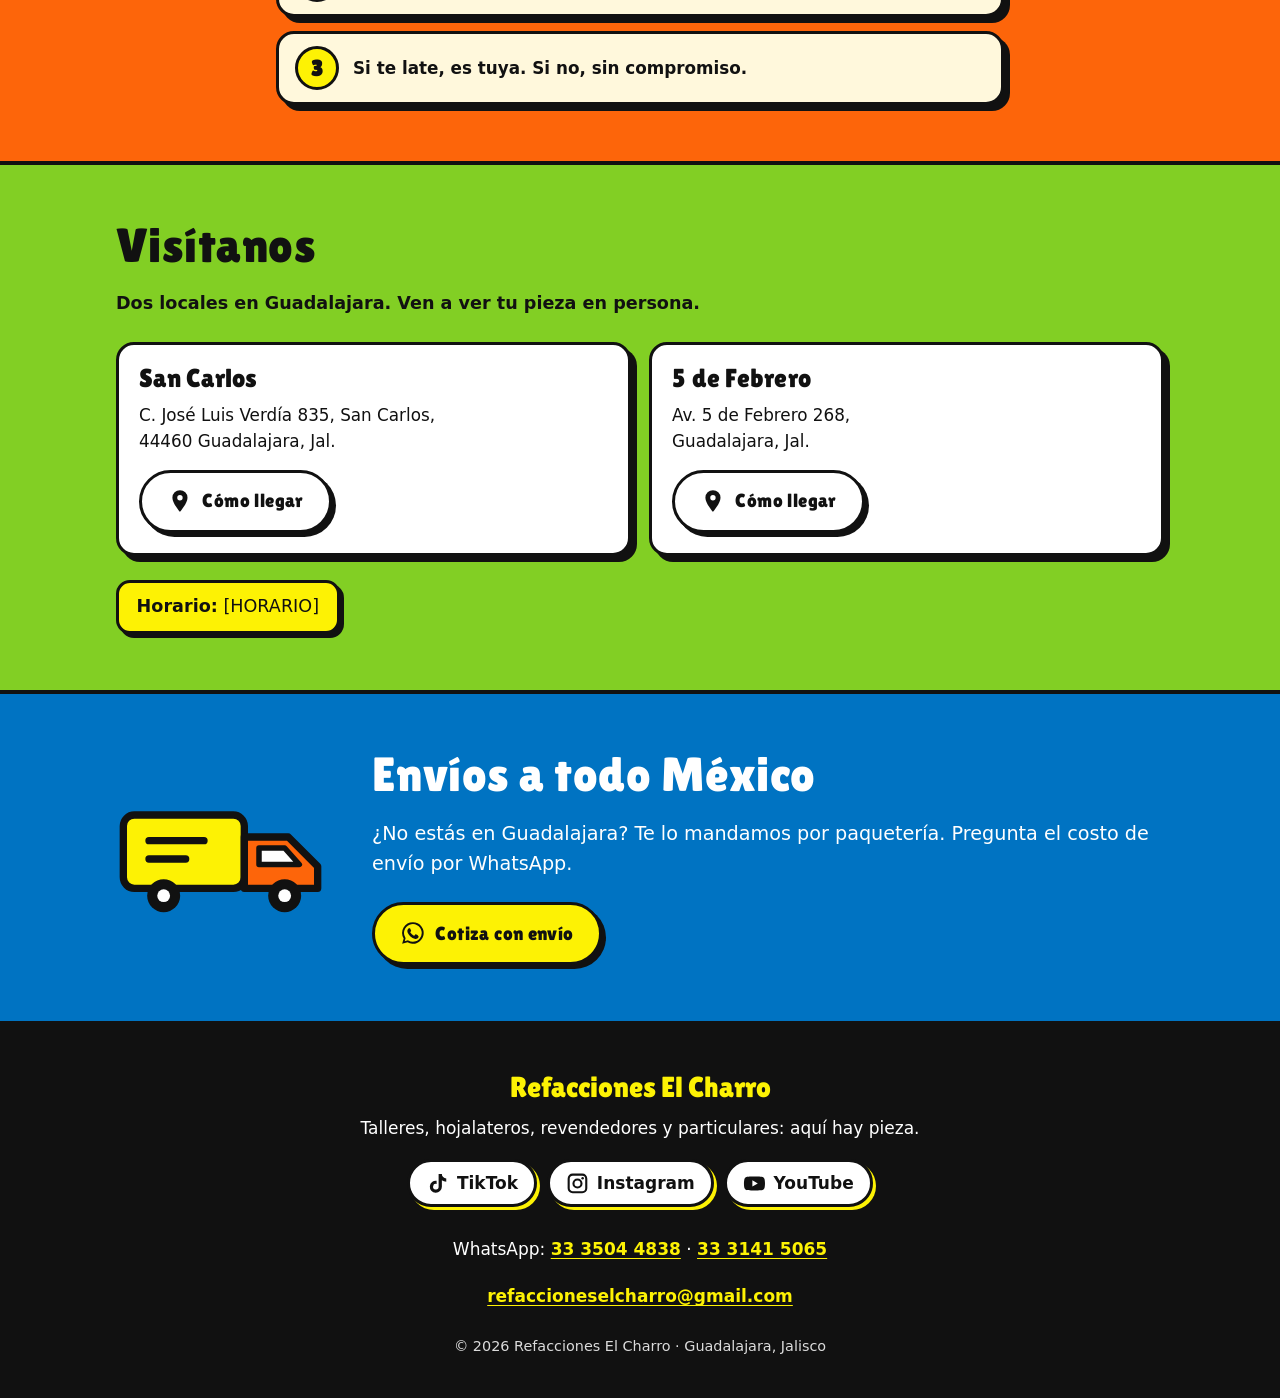
==== commit 411409ff: "Cambia el WhatsApp principal a 33 3504 4838 Co-Authored-By: Claude Opus 5.5 <noreply@anthropic.com>" ====
--- a/index.html
+++ b/index.html
@@ -49,7 +49,7 @@
     "url": "https://eito-tv.github.io/refacciones-el-charro/",
     "image": "https://eito-tv.github.io/refacciones-el-charro/assets/og-image.jpg",
     "logo": "https://eito-tv.github.io/refacciones-el-charro/assets/logo.png",
-    "telephone": "+523323476486",
+    "telephone": "+523335044838",
     "email": "refaccioneselcharro@gmail.com",
     "priceRange": "$",
     "areaServed": "MX",
@@ -71,7 +71,7 @@
       {
         "@type": "AutoPartsStore",
         "name": "Refacciones El Charro · San Carlos",
-        "telephone": "+523323476486",
+        "telephone": "+523335044838",
         "openingHours": "[HORARIO]",
         "address": {
           "@type": "PostalAddress",
@@ -85,7 +85,7 @@
       {
         "@type": "AutoPartsStore",
         "name": "Refacciones El Charro · 5 de Febrero",
-        "telephone": "+523323476486",
+        "telephone": "+523335044838",
         "openingHours": "[HORARIO]",
         "address": {
           "@type": "PostalAddress",
@@ -122,7 +122,7 @@
         <p class="tag">Guadalajara · más de 30 años</p>
         <h1>Refacciones de colisión <span class="hl">a precio de remate</span></h1>
         <p class="lead">Faros, fascias, calaveras y más para unas 40 marcas. Si chocaste, aquí te sale barato.</p>
-        <a class="btn btn--wa btn--xl" href="https://wa.me/523323476486?text=Hola%2C%20quiero%20cotizar%20una%20pieza" target="_blank" rel="noopener">
+        <a class="btn btn--wa btn--xl" href="https://wa.me/523335044838?text=Hola%2C%20quiero%20cotizar%20una%20pieza" target="_blank" rel="noopener">
           <svg class="ico" aria-hidden="true"><use href="#i-wa"/></svg> Cotiza por WhatsApp
         </a>
         <p class="alt-wa">¿No te contestan? Escribe al <a href="https://wa.me/523331415065?text=Hola%2C%20quiero%20cotizar%20una%20pieza" target="_blank" rel="noopener">33 3141 5065</a></p>
@@ -223,7 +223,7 @@
         <div>
           <h2 id="t-envios" class="reveal">Envíos a todo México</h2>
           <p class="big reveal">¿No estás en Guadalajara? Te lo mandamos por paquetería. Pregunta el costo de envío por WhatsApp.</p>
-          <a class="btn btn--wa reveal" href="https://wa.me/523323476486?text=Hola%2C%20quiero%20cotizar%20una%20pieza%20con%20env%C3%ADo" target="_blank" rel="noopener"><svg class="ico" aria-hidden="true"><use href="#i-wa"/></svg> Cotiza con envío</a>
+          <a class="btn btn--wa reveal" href="https://wa.me/523335044838?text=Hola%2C%20quiero%20cotizar%20una%20pieza%20con%20env%C3%ADo" target="_blank" rel="noopener"><svg class="ico" aria-hidden="true"><use href="#i-wa"/></svg> Cotiza con envío</a>
         </div>
       </div>
     </section>
@@ -241,7 +241,7 @@
         <!-- <li><a class="chip" href="[LINK_MERCADO_LIBRE]" target="_blank" rel="noopener">Mercado Libre</a></li> -->
       </ul>
       <p class="foot__wa">WhatsApp:
-        <a class="mail" href="https://wa.me/523323476486" target="_blank" rel="noopener">33 2347 6486</a> ·
+        <a class="mail" href="https://wa.me/523335044838" target="_blank" rel="noopener">33 3504 4838</a> ·
         <a class="mail" href="https://wa.me/523331415065" target="_blank" rel="noopener">33 3141 5065</a>
       </p>
       <p><a class="mail" href="mailto:refaccioneselcharro@gmail.com">refaccioneselcharro@gmail.com</a></p>
@@ -249,7 +249,7 @@
     </div>
   </footer>
 
-  <a class="fab" href="https://wa.me/523323476486?text=Hola%2C%20quiero%20cotizar%20una%20pieza" target="_blank" rel="noopener" aria-label="Cotiza por WhatsApp">
+  <a class="fab" href="https://wa.me/523335044838?text=Hola%2C%20quiero%20cotizar%20una%20pieza" target="_blank" rel="noopener" aria-label="Cotiza por WhatsApp">
     <svg class="ico" aria-hidden="true"><use href="#i-wa"/></svg>
   </a>
 </body>
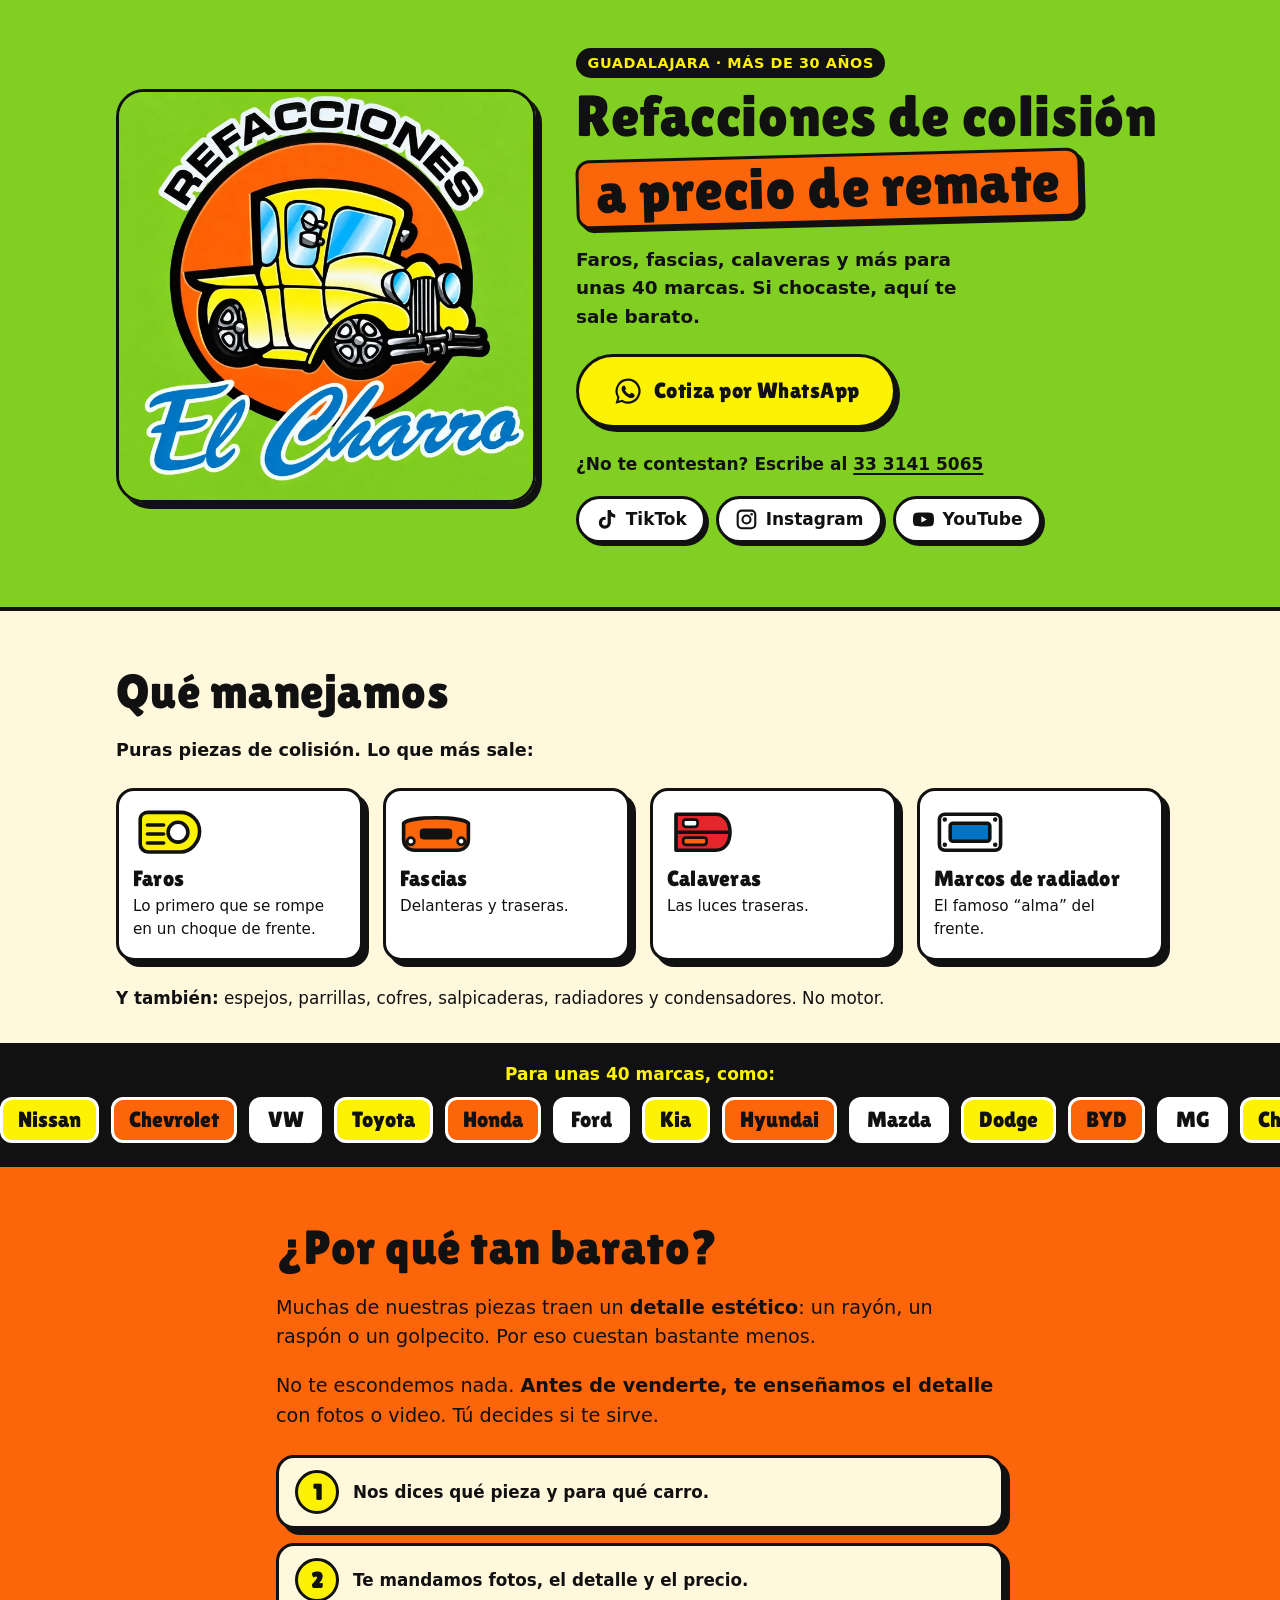
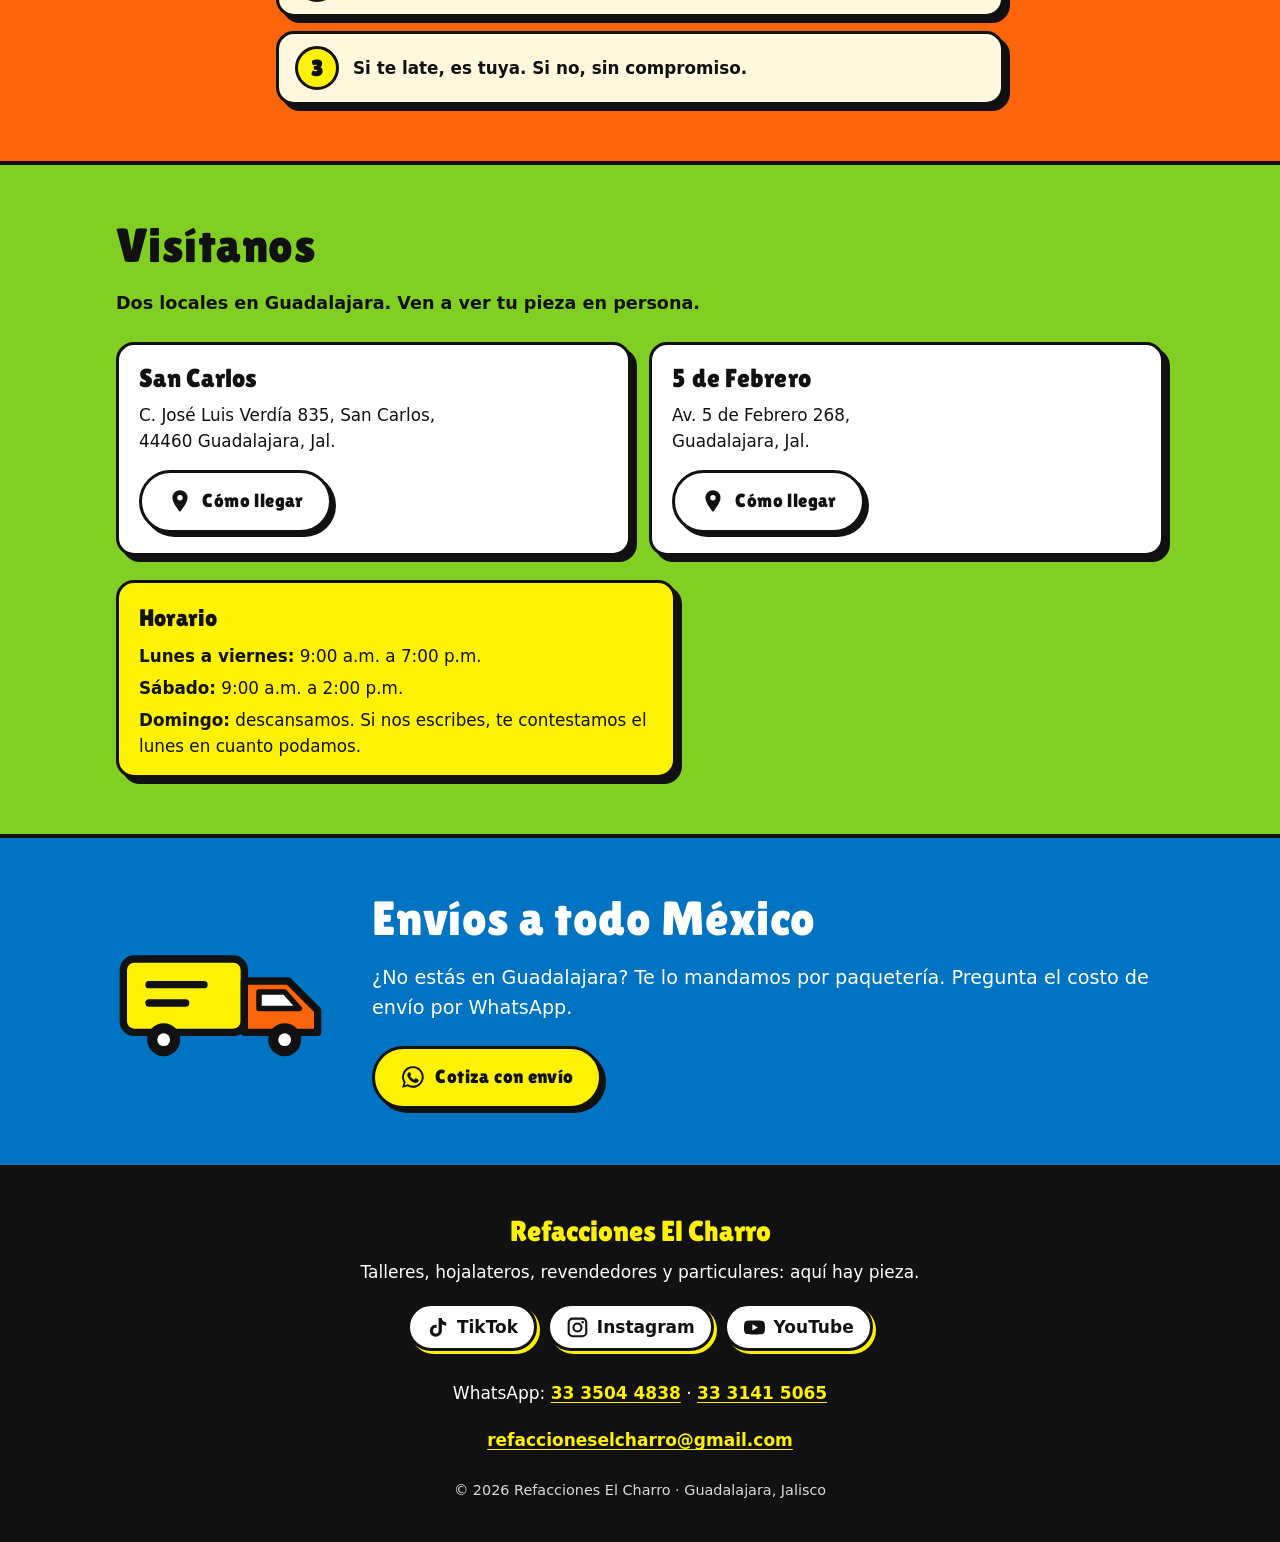
==== commit da69a75f: "Agrega horario de atención Co-Authored-By: Claude Opus 5.5 <noreply@anthropic.com>" ====
--- a/index.html
+++ b/index.html
@@ -38,7 +38,6 @@
   <script>document.documentElement.classList.add('js')</script>
   <script src="script.js" defer></script>
 
-  <!-- MARCADOR en JSON-LD: openingHours (formato: "Mo-Fr 09:00-18:00", "Sa 09:00-14:00") -->
   <script type="application/ld+json">
   {
     "@context": "https://schema.org",
@@ -61,7 +60,7 @@
       "postalCode": "44460",
       "addressCountry": "MX"
     },
-    "openingHours": "[HORARIO]",
+    "openingHours": ["Mo-Fr 09:00-19:00", "Sa 09:00-14:00"],
     "sameAs": [
       "https://www.instagram.com/refacciones_el_charro/",
       "https://www.tiktok.com/@refacciones_el_charro",
@@ -72,7 +71,7 @@
         "@type": "AutoPartsStore",
         "name": "Refacciones El Charro · San Carlos",
         "telephone": "+523335044838",
-        "openingHours": "[HORARIO]",
+        "openingHours": ["Mo-Fr 09:00-19:00", "Sa 09:00-14:00"],
         "address": {
           "@type": "PostalAddress",
           "streetAddress": "C. José Luis Verdía 835, San Carlos",
@@ -86,7 +85,7 @@
         "@type": "AutoPartsStore",
         "name": "Refacciones El Charro · 5 de Febrero",
         "telephone": "+523335044838",
-        "openingHours": "[HORARIO]",
+        "openingHours": ["Mo-Fr 09:00-19:00", "Sa 09:00-14:00"],
         "address": {
           "@type": "PostalAddress",
           "streetAddress": "Av. 5 de Febrero 268",
@@ -213,7 +212,14 @@
             <a class="btn btn--blue" href="https://www.google.com/maps/search/?api=1&amp;query=Av.%205%20de%20Febrero%20268%2C%20Guadalajara%2C%20Jal." target="_blank" rel="noopener"><svg class="ico" aria-hidden="true"><use href="#i-pin"/></svg> Cómo llegar<span class="sr-only"> al local de 5 de Febrero</span></a>
           </article>
         </div>
-        <p class="hours reveal"><strong>Horario:</strong> <!-- MARCADOR --> [HORARIO]</p>
+        <div class="hours reveal">
+          <p class="hours__t">Horario</p>
+          <ul>
+            <li><strong>Lunes a viernes:</strong> 9:00 a.m. a 7:00 p.m.</li>
+            <li><strong>Sábado:</strong> 9:00 a.m. a 2:00 p.m.</li>
+            <li><strong>Domingo:</strong> descansamos. Si nos escribes, te contestamos el lunes en cuanto podamos.</li>
+          </ul>
+        </div>
       </div>
     </section>
 
--- a/styles.css
+++ b/styles.css
@@ -159,9 +159,11 @@
 .place h3 { font-size: 1.6rem; }
 .place address { margin-bottom: 16px; font-size: 1.05rem; }
 .hours {
-  display: inline-block; background: var(--yellow); border: var(--line); border-radius: 14px;
-  box-shadow: var(--shadow-sm); padding: .6em 1em; margin: 0; font-size: 1.1rem;
-}
+  max-width: 560px; background: var(--yellow); border: var(--line); border-radius: var(--r);
+  box-shadow: var(--shadow); padding: 16px 20px; font-size: 1.05rem;
+}
+.hours__t { font-family: var(--display); font-size: 1.5rem; margin: 0 0 .3em; }
+.hours li + li { margin-top: .35em; }
 
 .ship { display: grid; gap: 20px; justify-items: start; }
 .truck { width: 150px; height: auto; }
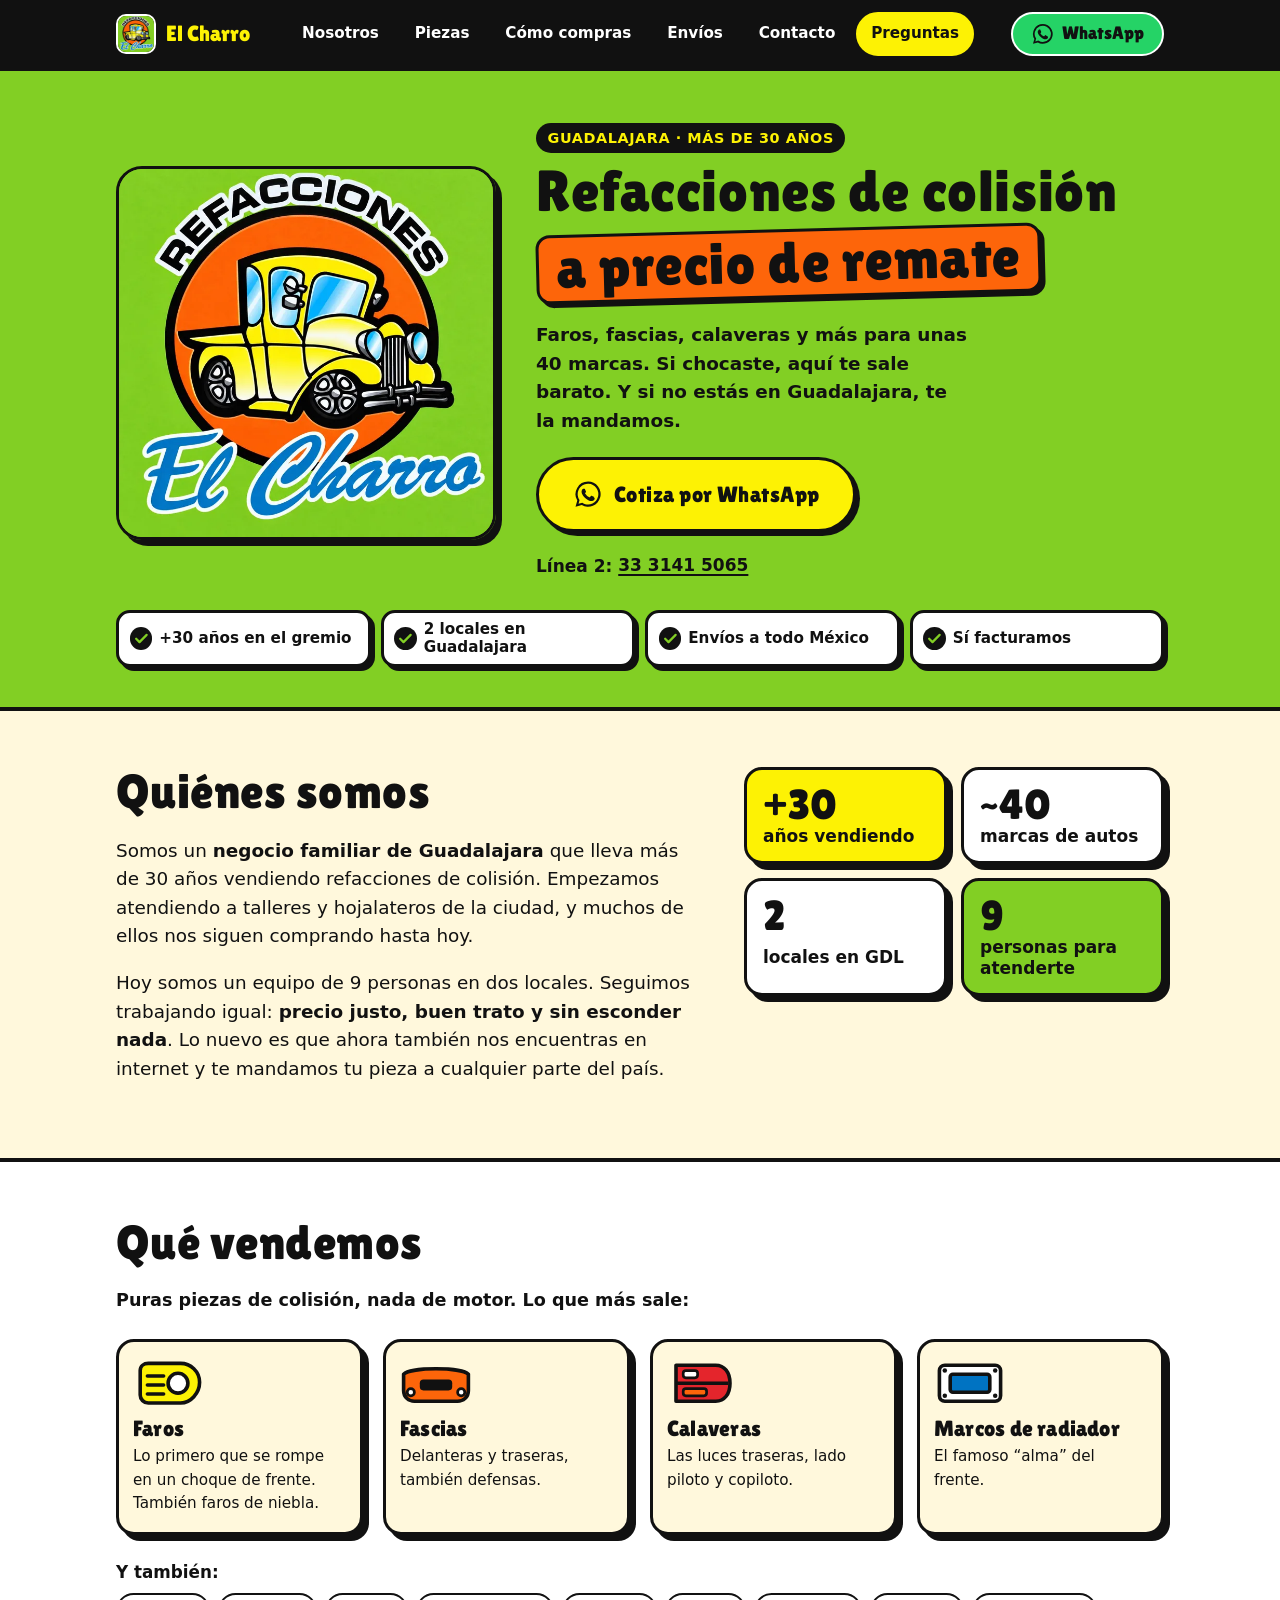
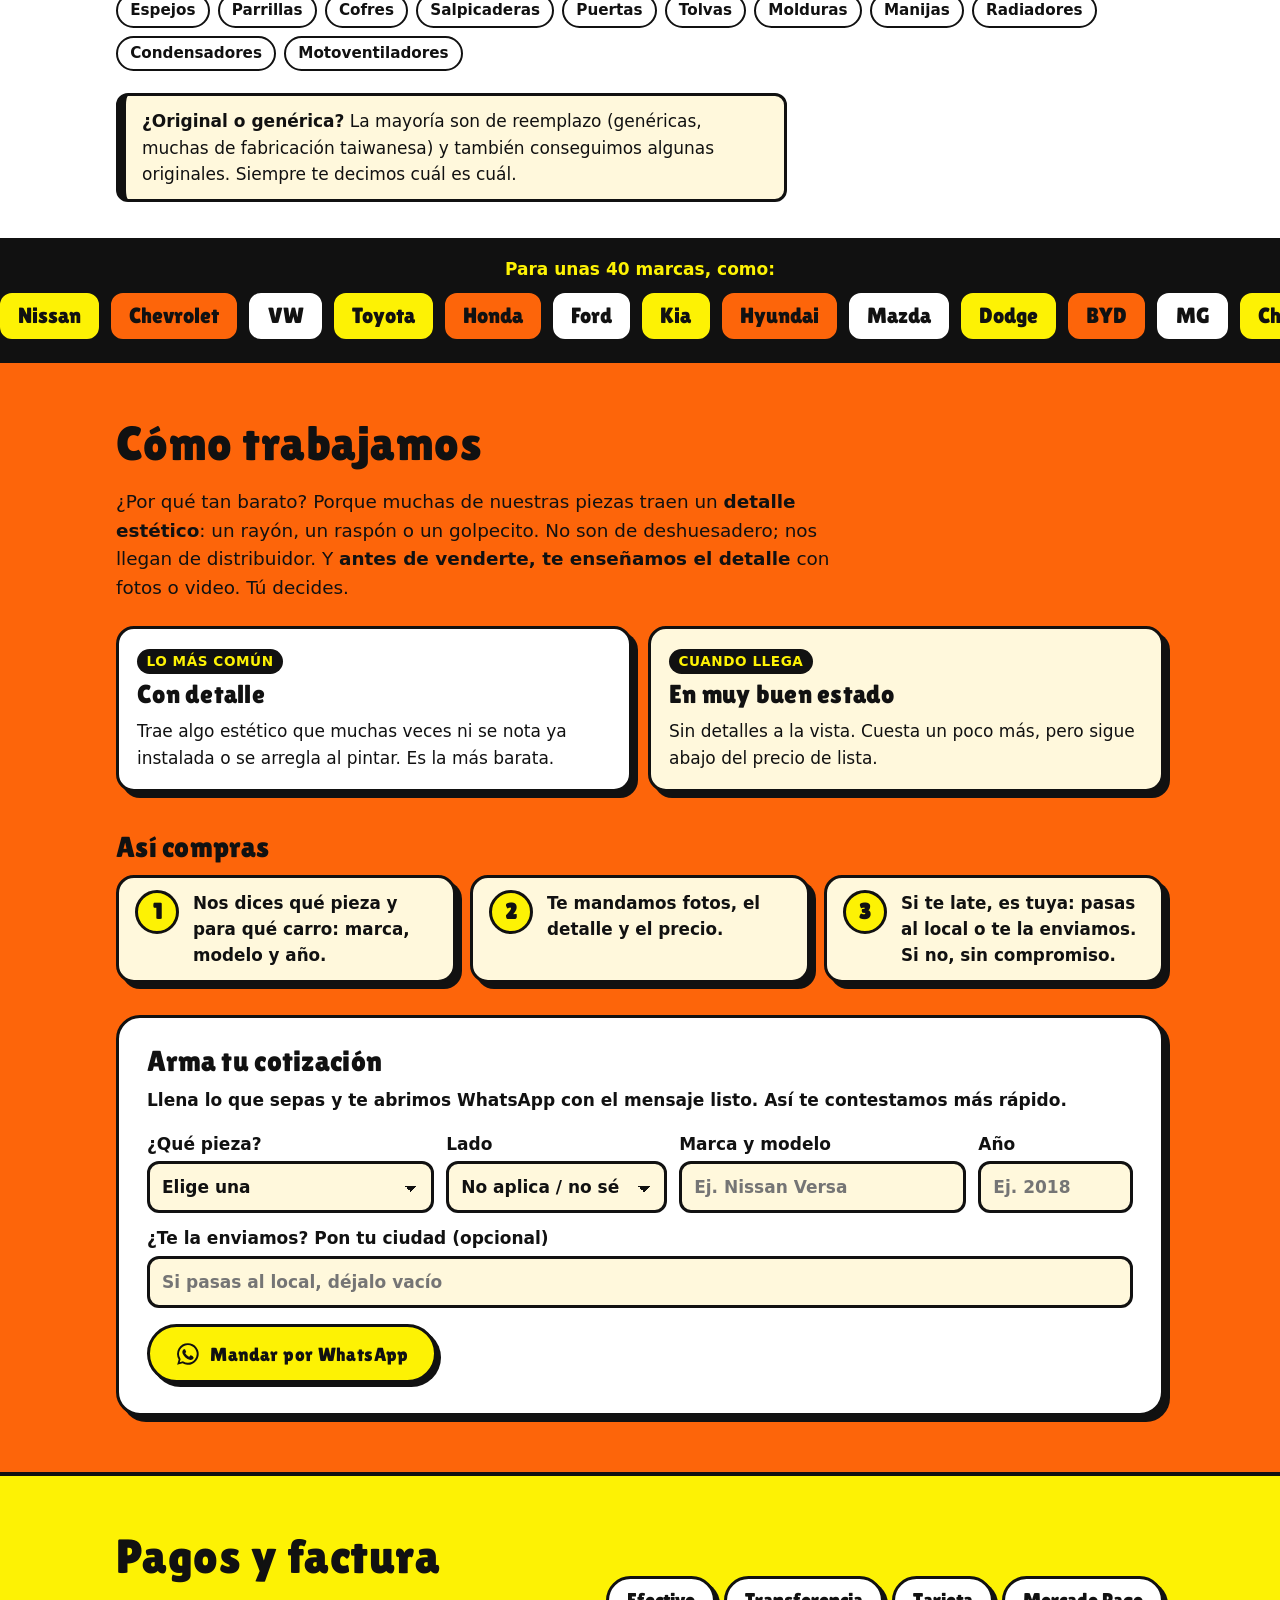
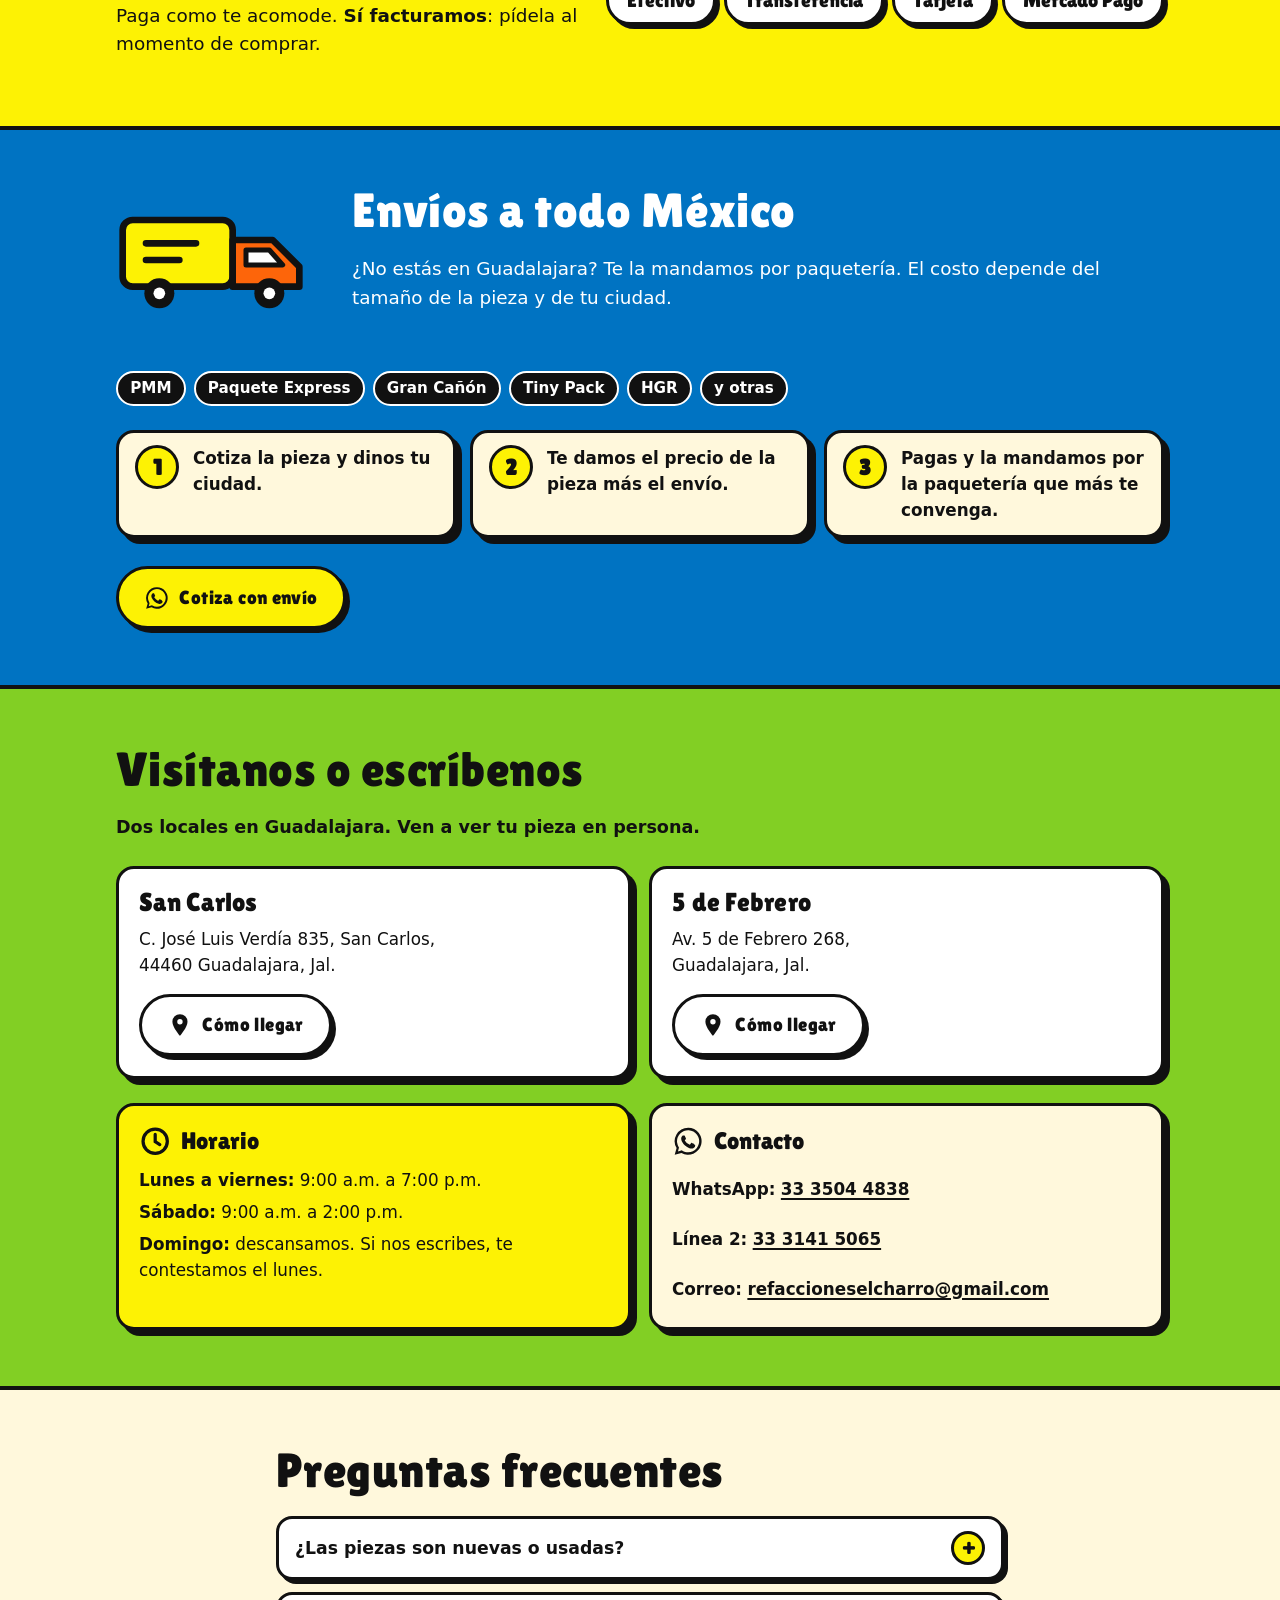
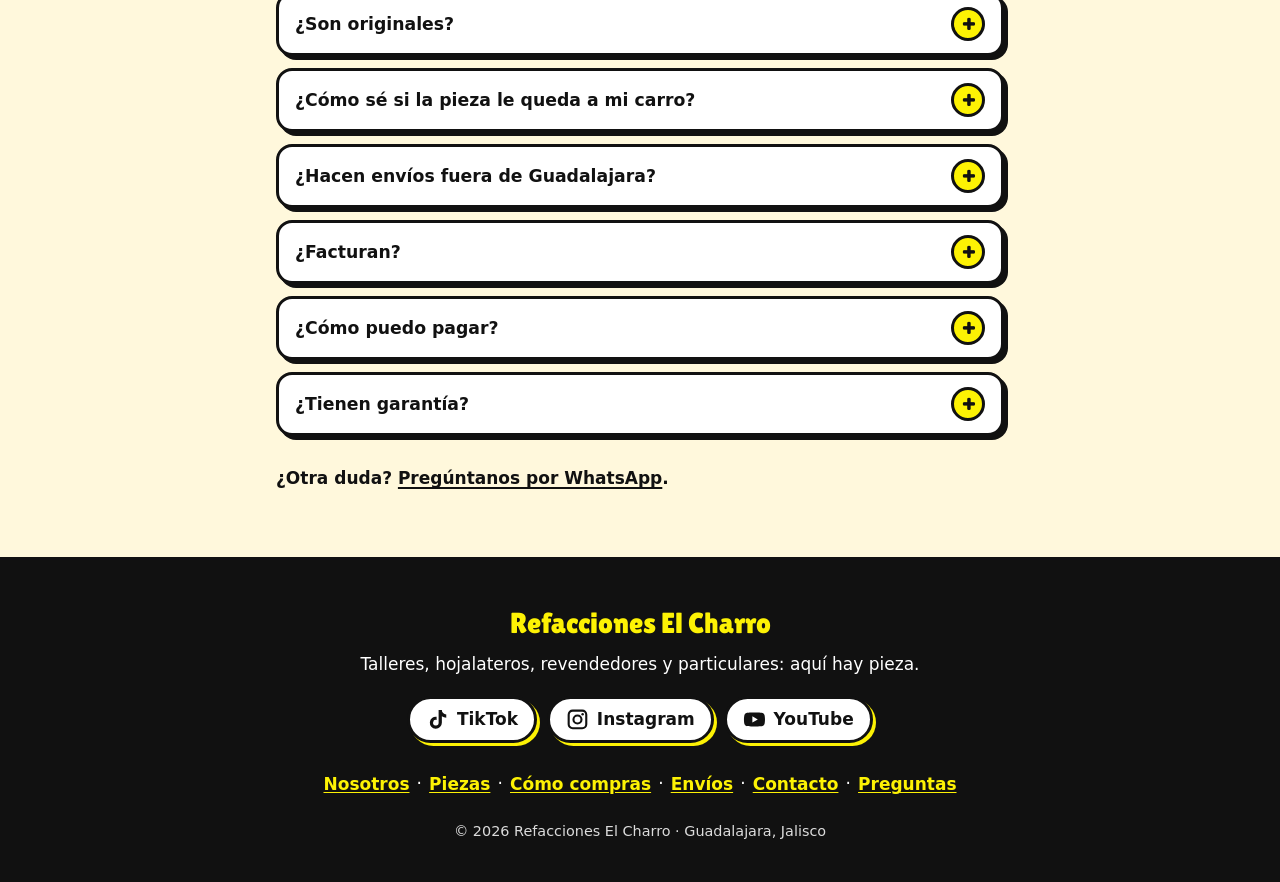
==== commit 14bb40f0: "Página informativa completa y README de presentación - Secciones: nosotros, piezas, cómo compras, pa" ====
--- a/index.html
+++ b/index.html
@@ -3,17 +3,20 @@
 <head>
   <meta charset="utf-8">
   <meta name="viewport" content="width=device-width, initial-scale=1">
-  <title>Refacciones de colisión Guadalajara | Refacciones El Charro</title>
-  <meta name="description" content="Refacciones de colisión en Guadalajara a precios muy bajos: faros, fascias, calaveras, marcos de radiador y más para unas 40 marcas. Envíos a todo México. Cotiza por WhatsApp.">
+  <title>Refacciones de colisión en Guadalajara | Refacciones El Charro</title>
+  <meta name="description" content="Negocio familiar con más de 30 años en Guadalajara. Faros, fascias, calaveras, marcos de radiador y más para unas 40 marcas, a precio de remate. Facturamos y enviamos a todo México. Cotiza por WhatsApp.">
   <meta name="theme-color" content="#82CF24">
-  <!-- URL pública del sitio. Si conectas un dominio propio, cámbiala aquí y en Open Graph, Twitter y JSON-LD -->
+  <!-- URL pública. Si conectas un dominio propio, cámbiala aquí, en Open Graph, Twitter, JSON-LD, robots.txt y sitemap.xml -->
   <link rel="canonical" href="https://eito-tv.github.io/refacciones-el-charro/">
+  <!-- MARCADOR Search Console: pega aquí la etiqueta de verificación de Google
+  <meta name="google-site-verification" content="[CODIGO_SEARCH_CONSOLE]">
+  -->
 
   <meta property="og:type" content="website">
   <meta property="og:locale" content="es_MX">
   <meta property="og:site_name" content="Refacciones El Charro">
   <meta property="og:title" content="Refacciones El Charro · Refacciones de colisión en Guadalajara">
-  <meta property="og:description" content="Faros, fascias, calaveras y más para ~40 marcas a precios bajísimos. Envíos a todo México.">
+  <meta property="og:description" content="Faros, fascias, calaveras y más para ~40 marcas a precio de remate. Facturamos y enviamos a todo México.">
   <meta property="og:url" content="https://eito-tv.github.io/refacciones-el-charro/">
   <meta property="og:image" content="https://eito-tv.github.io/refacciones-el-charro/assets/og-image.jpg">
   <meta property="og:image:width" content="1200">
@@ -22,56 +25,39 @@
   <meta property="og:image:alt" content="Logo de Refacciones El Charro: camioneta amarilla clásica, con el texto Refacciones de colisión, precios bajísimos.">
   <meta name="twitter:card" content="summary_large_image">
   <meta name="twitter:title" content="Refacciones El Charro · Refacciones de colisión en Guadalajara">
-  <meta name="twitter:description" content="Faros, fascias, calaveras y más para ~40 marcas a precios bajísimos. Envíos a todo México.">
+  <meta name="twitter:description" content="Faros, fascias, calaveras y más para ~40 marcas a precio de remate. Facturamos y enviamos a todo México.">
   <meta name="twitter:image" content="https://eito-tv.github.io/refacciones-el-charro/assets/og-image.jpg">
 
   <link rel="icon" href="favicon.ico" sizes="48x48">
   <link rel="apple-touch-icon" href="assets/apple-touch-icon.png">
-
-  <link rel="preconnect" href="https://fonts.googleapis.com">
-  <link rel="preconnect" href="https://fonts.gstatic.com" crossorigin>
-  <link rel="preload" as="style" href="https://fonts.googleapis.com/css2?family=Lilita+One&amp;display=swap">
-  <link rel="stylesheet" href="https://fonts.googleapis.com/css2?family=Lilita+One&amp;display=swap" media="print" onload="this.media='all'">
-  <noscript><link rel="stylesheet" href="https://fonts.googleapis.com/css2?family=Lilita+One&amp;display=swap"></noscript>
-  <link rel="preload" as="image" type="image/webp" href="assets/logo-720.webp" imagesrcset="assets/logo-360.webp 360w, assets/logo-720.webp 720w" imagesizes="(min-width: 900px) 420px, 78vw" fetchpriority="high">
+  <link rel="manifest" href="site.webmanifest">
+
+  <link rel="preload" as="font" type="font/woff2" href="assets/lilita-one.woff2" crossorigin>
+  <link rel="preload" as="image" type="image/webp" href="assets/logo-720.webp" imagesrcset="assets/logo-360.webp 360w, assets/logo-720.webp 720w" imagesizes="(min-width: 900px) 380px, 56vw" fetchpriority="high">
   <link rel="stylesheet" href="styles.css">
   <script>document.documentElement.classList.add('js')</script>
   <script src="script.js" defer></script>
+  <!-- MARCADOR analítica: pega aquí el script de Cloudflare Web Analytics o GoatCounter (ver README) -->
 
   <script type="application/ld+json">
   {
     "@context": "https://schema.org",
-    "@type": "AutoPartsStore",
-    "@id": "https://eito-tv.github.io/refacciones-el-charro/#negocio",
-    "name": "Refacciones El Charro",
-    "description": "Refacciones de colisión para unas 40 marcas a precios muy bajos. Negocio familiar con más de 30 años en Guadalajara. Envíos a todo México.",
-    "url": "https://eito-tv.github.io/refacciones-el-charro/",
-    "image": "https://eito-tv.github.io/refacciones-el-charro/assets/og-image.jpg",
-    "logo": "https://eito-tv.github.io/refacciones-el-charro/assets/logo.png",
-    "telephone": "+523335044838",
-    "email": "refaccioneselcharro@gmail.com",
-    "priceRange": "$",
-    "areaServed": "MX",
-    "address": {
-      "@type": "PostalAddress",
-      "streetAddress": "C. José Luis Verdía 835, San Carlos",
-      "addressLocality": "Guadalajara",
-      "addressRegion": "Jalisco",
-      "postalCode": "44460",
-      "addressCountry": "MX"
-    },
-    "openingHours": ["Mo-Fr 09:00-19:00", "Sa 09:00-14:00"],
-    "sameAs": [
-      "https://www.instagram.com/refacciones_el_charro/",
-      "https://www.tiktok.com/@refacciones_el_charro",
-      "https://www.youtube.com/@RefaccionesElcharro"
-    ],
-    "department": [
+    "@graph": [
       {
         "@type": "AutoPartsStore",
-        "name": "Refacciones El Charro · San Carlos",
+        "@id": "https://eito-tv.github.io/refacciones-el-charro/#negocio",
+        "name": "Refacciones El Charro",
+        "alternateName": "Autopartes El Charro",
+        "description": "Negocio familiar con más de 30 años en Guadalajara. Refacciones de colisión para unas 40 marcas a precio de remate. Facturamos y enviamos a todo México.",
+        "url": "https://eito-tv.github.io/refacciones-el-charro/",
+        "image": "https://eito-tv.github.io/refacciones-el-charro/assets/og-image.jpg",
+        "logo": "https://eito-tv.github.io/refacciones-el-charro/assets/logo.png",
         "telephone": "+523335044838",
-        "openingHours": ["Mo-Fr 09:00-19:00", "Sa 09:00-14:00"],
+        "email": "refaccioneselcharro@gmail.com",
+        "priceRange": "$",
+        "currenciesAccepted": "MXN",
+        "paymentAccepted": "Efectivo, transferencia, tarjeta de débito y crédito, Mercado Pago",
+        "areaServed": { "@type": "Country", "name": "México" },
         "address": {
           "@type": "PostalAddress",
           "streetAddress": "C. José Luis Verdía 835, San Carlos",
@@ -79,20 +65,53 @@
           "addressRegion": "Jalisco",
           "postalCode": "44460",
           "addressCountry": "MX"
-        }
+        },
+        "openingHoursSpecification": [
+          { "@type": "OpeningHoursSpecification", "dayOfWeek": ["Monday", "Tuesday", "Wednesday", "Thursday", "Friday"], "opens": "09:00", "closes": "19:00" },
+          { "@type": "OpeningHoursSpecification", "dayOfWeek": "Saturday", "opens": "09:00", "closes": "14:00" }
+        ],
+        "sameAs": [
+          "https://www.instagram.com/refacciones_el_charro/",
+          "https://www.tiktok.com/@refacciones_el_charro",
+          "https://www.youtube.com/@RefaccionesElcharro"
+        ],
+        "department": [
+          {
+            "@type": "AutoPartsStore",
+            "name": "Refacciones El Charro · San Carlos",
+            "address": {
+              "@type": "PostalAddress",
+              "streetAddress": "C. José Luis Verdía 835, San Carlos",
+              "addressLocality": "Guadalajara",
+              "addressRegion": "Jalisco",
+              "postalCode": "44460",
+              "addressCountry": "MX"
+            }
+          },
+          {
+            "@type": "AutoPartsStore",
+            "name": "Refacciones El Charro · 5 de Febrero",
+            "address": {
+              "@type": "PostalAddress",
+              "streetAddress": "Av. 5 de Febrero 268",
+              "addressLocality": "Guadalajara",
+              "addressRegion": "Jalisco",
+              "addressCountry": "MX"
+            }
+          }
+        ]
       },
       {
-        "@type": "AutoPartsStore",
-        "name": "Refacciones El Charro · 5 de Febrero",
-        "telephone": "+523335044838",
-        "openingHours": ["Mo-Fr 09:00-19:00", "Sa 09:00-14:00"],
-        "address": {
-          "@type": "PostalAddress",
-          "streetAddress": "Av. 5 de Febrero 268",
-          "addressLocality": "Guadalajara",
-          "addressRegion": "Jalisco",
-          "addressCountry": "MX"
-        }
+        "@type": "FAQPage",
+        "mainEntity": [
+          { "@type": "Question", "name": "¿Las piezas son nuevas o usadas?", "acceptedAnswer": { "@type": "Answer", "text": "No son piezas de deshuesadero: nos llegan de distribuidor. Muchas traen un detalle estético (un rayón, un raspón o un golpecito) y por eso cuestan menos. Antes de venderte te mandamos fotos o video del detalle." } },
+          { "@type": "Question", "name": "¿Son originales?", "acceptedAnswer": { "@type": "Answer", "text": "La mayoría son de reemplazo (genéricas, muchas de fabricación taiwanesa) y también conseguimos algunas originales. Siempre te decimos cuál es cuál antes de que compres." } },
+          { "@type": "Question", "name": "¿Cómo sé si la pieza le queda a mi carro?", "acceptedAnswer": { "@type": "Answer", "text": "Mándanos marca, modelo, año y versión. Si es faro, calavera o espejo, dinos el lado (piloto o copiloto). Una foto de la pieza dañada o el número de parte ayuda mucho." } },
+          { "@type": "Question", "name": "¿Hacen envíos fuera de Guadalajara?", "acceptedAnswer": { "@type": "Answer", "text": "Sí, a todo México por paquetería: PMM, Paquete Express, Gran Cañón, Tiny Pack, HGR, entre otras. El costo depende del tamaño de la pieza y de tu ciudad; te lo cotizamos por WhatsApp." } },
+          { "@type": "Question", "name": "¿Facturan?", "acceptedAnswer": { "@type": "Answer", "text": "Sí. Pide tu factura al momento de la compra." } },
+          { "@type": "Question", "name": "¿Cómo puedo pagar?", "acceptedAnswer": { "@type": "Answer", "text": "En efectivo, transferencia, tarjeta (tenemos terminal) o Mercado Pago." } },
+          { "@type": "Question", "name": "¿Tienen garantía?", "acceptedAnswer": { "@type": "Answer", "text": "No manejamos garantía. Por eso te enseñamos la pieza y su detalle antes de venderla, para que compres sabiendo exactamente cómo viene." } }
+        ]
       }
     ]
   }
@@ -109,57 +128,108 @@
     <symbol id="i-yt" viewBox="0 0 24 24"><path fill="currentColor" d="M22.5 7.2a2.8 2.8 0 0 0-2-2C18.7 4.7 12 4.7 12 4.7s-6.7 0-8.5.5a2.8 2.8 0 0 0-2 2C1 9 1 12 1 12s0 3 .5 4.8a2.8 2.8 0 0 0 2 2c1.8.5 8.5.5 8.5.5s6.7 0 8.5-.5a2.8 2.8 0 0 0 2-2C23 15 23 12 23 12s0-3-.5-4.8ZM9.8 15.3V8.7l5.7 3.3-5.7 3.3Z"/></symbol>
     <symbol id="i-fb" viewBox="0 0 24 24"><path fill="currentColor" d="M13.5 22v-8.2h2.8l.4-3.2h-3.2V8.5c0-.9.3-1.6 1.6-1.6h1.7V4.1a23 23 0 0 0-2.5-.1c-2.5 0-4.2 1.5-4.2 4.3v2.3H7.3v3.2h2.8V22h3.4Z"/></symbol>
     <symbol id="i-pin" viewBox="0 0 24 24"><path fill="currentColor" d="M12 2a7 7 0 0 0-7 7c0 5.2 7 13 7 13s7-7.8 7-13a7 7 0 0 0-7-7Zm0 9.5A2.5 2.5 0 1 1 12 6.5a2.5 2.5 0 0 1 0 5Z"/></symbol>
+    <symbol id="i-check" viewBox="0 0 24 24"><path fill="none" stroke="currentColor" stroke-width="3.2" stroke-linecap="round" stroke-linejoin="round" d="m4.5 12.5 4.8 4.8L19.5 7"/></symbol>
+    <symbol id="i-mail" viewBox="0 0 24 24"><path fill="none" stroke="currentColor" stroke-width="2.2" stroke-linejoin="round" d="M3 5.5h18v13H3Z"/><path fill="none" stroke="currentColor" stroke-width="2.2" stroke-linejoin="round" d="m3.5 6 8.5 7 8.5-7"/></symbol>
+    <symbol id="i-clock" viewBox="0 0 24 24"><circle cx="12" cy="12" r="9" fill="none" stroke="currentColor" stroke-width="2.4"/><path fill="none" stroke="currentColor" stroke-width="2.4" stroke-linecap="round" d="M12 7v5.3l3.4 2.2"/></symbol>
   </svg>
 
-  <header class="hero">
-    <div class="hero__inner wrap">
-      <picture class="hero__logo">
-        <source type="image/webp" srcset="assets/logo-360.webp 360w, assets/logo-720.webp 720w" sizes="(min-width: 900px) 420px, 78vw">
-        <img src="assets/logo.png" width="720" height="709" alt="Refacciones El Charro: logo con una camioneta pickup clásica amarilla" fetchpriority="high" decoding="async">
-      </picture>
-      <div class="hero__copy">
-        <p class="tag">Guadalajara · más de 30 años</p>
-        <h1>Refacciones de colisión <span class="hl">a precio de remate</span></h1>
-        <p class="lead">Faros, fascias, calaveras y más para unas 40 marcas. Si chocaste, aquí te sale barato.</p>
-        <a class="btn btn--wa btn--xl" href="https://wa.me/523335044838?text=Hola%2C%20quiero%20cotizar%20una%20pieza" target="_blank" rel="noopener">
-          <svg class="ico" aria-hidden="true"><use href="#i-wa"/></svg> Cotiza por WhatsApp
-        </a>
-        <p class="alt-wa">¿No te contestan? Escribe al <a href="https://wa.me/523331415065?text=Hola%2C%20quiero%20cotizar%20una%20pieza" target="_blank" rel="noopener">33 3141 5065</a></p>
-        <ul class="social" aria-label="Nuestras redes">
-          <li><a class="chip" href="https://www.tiktok.com/@refacciones_el_charro" target="_blank" rel="noopener"><svg class="ico" aria-hidden="true"><use href="#i-tt"/></svg>TikTok</a></li>
-          <li><a class="chip" href="https://www.instagram.com/refacciones_el_charro/" target="_blank" rel="noopener"><svg class="ico" aria-hidden="true"><use href="#i-ig"/></svg>Instagram</a></li>
-          <li><a class="chip" href="https://www.youtube.com/@RefaccionesElcharro" target="_blank" rel="noopener"><svg class="ico" aria-hidden="true"><use href="#i-yt"/></svg>YouTube</a></li>
-          <!-- MARCADOR: descomenta cuando tengas el link de Facebook
-          <li><a class="chip" href="[LINK_FACEBOOK]" target="_blank" rel="noopener"><svg class="ico" aria-hidden="true"><use href="#i-fb"/></svg>Facebook</a></li>
-          -->
-          <!-- MARCADOR: descomenta cuando tengas el link de Mercado Libre
-          <li><a class="chip" href="[LINK_MERCADO_LIBRE]" target="_blank" rel="noopener">Mercado Libre</a></li>
-          -->
-        </ul>
-      </div>
+  <!-- Barra superior fija -->
+  <header class="top">
+    <div class="top__inner wrap">
+      <a class="top__brand" href="#inicio" aria-label="Refacciones El Charro, ir al inicio">
+        <img src="assets/logo-360.webp" width="40" height="40" alt="">
+        <span>El Charro</span>
+      </a>
+      <nav class="top__nav" aria-label="Secciones">
+        <ul>
+          <li><a href="#nosotros">Nosotros</a></li>
+          <li><a href="#piezas">Piezas</a></li>
+          <li><a href="#como-compras">Cómo compras</a></li>
+          <li><a href="#envios">Envíos</a></li>
+          <li><a href="#contacto">Contacto</a></li>
+          <li><a href="#preguntas">Preguntas</a></li>
+        </ul>
+      </nav>
+      <a class="top__wa" href="https://wa.me/523335044838?text=Hola%2C%20vengo%20de%20la%20p%C3%A1gina%20web.%20Quiero%20cotizar%20una%20pieza." target="_blank" rel="noopener" data-evento="wa-barra">
+        <svg class="ico" aria-hidden="true"><use href="#i-wa"/></svg><span>WhatsApp</span>
+      </a>
     </div>
   </header>
 
   <main id="contenido">
-    <section class="sec sec--cream" aria-labelledby="t-piezas">
+    <!-- ===== Inicio ===== -->
+    <section class="hero" id="inicio" aria-labelledby="t-inicio">
+      <div class="hero__inner wrap">
+        <picture class="hero__logo">
+          <source type="image/webp" srcset="assets/logo-360.webp 360w, assets/logo-720.webp 720w" sizes="(min-width: 900px) 380px, 56vw">
+          <img src="assets/logo.png" width="720" height="709" alt="Refacciones El Charro: logo con una camioneta pickup clásica amarilla" fetchpriority="high" decoding="async">
+        </picture>
+        <div class="hero__copy">
+          <p class="tag">Guadalajara · más de 30 años</p>
+          <h1 id="t-inicio">Refacciones de colisión <span class="hl">a precio de remate</span></h1>
+          <p class="lead">Faros, fascias, calaveras y más para unas 40 marcas. Si chocaste, aquí te sale barato. Y si no estás en Guadalajara, te la mandamos.</p>
+          <a class="btn btn--wa btn--xl" href="https://wa.me/523335044838?text=Hola%2C%20vengo%20de%20la%20p%C3%A1gina%20web.%20Quiero%20cotizar%20una%20pieza." target="_blank" rel="noopener" data-evento="wa-inicio">
+            <svg class="ico" aria-hidden="true"><use href="#i-wa"/></svg> Cotiza por WhatsApp
+          </a>
+          <p class="alt-wa">Línea 2: <a href="https://wa.me/523331415065?text=Hola%2C%20vengo%20de%20la%20p%C3%A1gina%20web.%20Quiero%20cotizar%20una%20pieza." target="_blank" rel="noopener" data-evento="wa-linea2">33 3141 5065</a></p>
+        </div>
+      </div>
+      <ul class="trust wrap" aria-label="Por qué comprarnos">
+        <li><svg class="ico" aria-hidden="true"><use href="#i-check"/></svg>+30 años en el gremio</li>
+        <li><svg class="ico" aria-hidden="true"><use href="#i-check"/></svg>2 locales en Guadalajara</li>
+        <li><svg class="ico" aria-hidden="true"><use href="#i-check"/></svg>Envíos a todo México</li>
+        <li><svg class="ico" aria-hidden="true"><use href="#i-check"/></svg>Sí facturamos</li>
+      </ul>
+    </section>
+
+    <!-- ===== Quiénes somos ===== -->
+    <section class="sec sec--cream" id="nosotros" aria-labelledby="t-nosotros">
+      <div class="wrap about">
+        <div>
+          <h2 id="t-nosotros" class="reveal">Quiénes somos</h2>
+          <p class="big reveal">Somos un <strong>negocio familiar de Guadalajara</strong> que lleva más de 30 años vendiendo refacciones de colisión. Empezamos atendiendo a talleres y hojalateros de la ciudad, y muchos de ellos nos siguen comprando hasta hoy.</p>
+          <p class="big reveal">Hoy somos un equipo de 9 personas en dos locales. Seguimos trabajando igual: <strong>precio justo, buen trato y sin esconder nada</strong>. Lo nuevo es que ahora también nos encuentras en internet y te mandamos tu pieza a cualquier parte del país.</p>
+          <!-- MARCADOR: si quieren, aquí va el nombre del fundador y una foto suya, p. ej.
+          <p class="big reveal">Todo empezó con don [NOMBRE] ...</p>
+          -->
+        </div>
+        <ul class="stats" aria-label="El Charro en números">
+          <li class="stat reveal"><span class="stat__n">+30</span><span class="stat__t">años vendiendo</span></li>
+          <li class="stat reveal"><span class="stat__n">~40</span><span class="stat__t">marcas de autos</span></li>
+          <li class="stat reveal"><span class="stat__n">2</span><span class="stat__t">locales en GDL</span></li>
+          <li class="stat reveal"><span class="stat__n">9</span><span class="stat__t">personas para atenderte</span></li>
+        </ul>
+      </div>
+      <!-- MARCADOR galería: cuando tengan fotos reales del local y del surtido, ponlas en assets/fotos/ y descomenta.
+           Fotos horizontales, 1200 px de ancho, en .webp o .jpg.
+      <div class="wrap gallery">
+        <figure class="reveal"><img src="assets/fotos/local-san-carlos.webp" width="1200" height="800" loading="lazy" alt="Fachada del local de San Carlos"><figcaption>Local San Carlos</figcaption></figure>
+        <figure class="reveal"><img src="assets/fotos/fascias.webp" width="1200" height="800" loading="lazy" alt="Pared llena de fascias de distintos modelos"><figcaption>Así se ve el surtido</figcaption></figure>
+        <figure class="reveal"><img src="assets/fotos/faros.webp" width="1200" height="800" loading="lazy" alt="Anaquel con faros y calaveras"><figcaption>Faros y calaveras</figcaption></figure>
+      </div>
+      -->
+    </section>
+
+    <!-- ===== Qué vendemos ===== -->
+    <section class="sec sec--white" id="piezas" aria-labelledby="t-piezas">
       <div class="wrap">
-        <h2 id="t-piezas" class="reveal">Qué manejamos</h2>
-        <p class="sub reveal">Puras piezas de colisión. Lo que más sale:</p>
+        <h2 id="t-piezas" class="reveal">Qué vendemos</h2>
+        <p class="sub reveal">Puras piezas de colisión, nada de motor. Lo que más sale:</p>
         <ul class="cards">
           <li class="card reveal">
             <svg class="pic" viewBox="0 0 80 56" aria-hidden="true"><path d="M8 14c0-5 4-8 9-8h36c11 0 21 9 21 21s-10 23-21 23H17c-5 0-9-4-9-9Z" fill="#FDF204" stroke="#111" stroke-width="4" stroke-linejoin="round"/><circle cx="50" cy="28" r="11" fill="#fff" stroke="#111" stroke-width="4"/><path d="M16 20h18M16 30h18M16 40h18" stroke="#111" stroke-width="4" stroke-linecap="round"/></svg>
             <h3>Faros</h3>
-            <p>Lo primero que se rompe en un choque de frente.</p>
+            <p>Lo primero que se rompe en un choque de frente. También faros de niebla.</p>
           </li>
           <li class="card reveal">
             <svg class="pic" viewBox="0 0 80 56" aria-hidden="true"><path d="M4 18c8-8 64-8 72 0v18c0 8-6 12-12 12H16C10 48 4 44 4 36Z" fill="#FD650A" stroke="#111" stroke-width="4" stroke-linejoin="round"/><rect x="22" y="24" width="36" height="12" rx="4" fill="#111"/><circle cx="12" cy="38" r="4" fill="#fff" stroke="#111" stroke-width="3"/><circle cx="68" cy="38" r="4" fill="#fff" stroke="#111" stroke-width="3"/></svg>
             <h3>Fascias</h3>
-            <p>Delanteras y traseras.</p>
+            <p>Delanteras y traseras, también defensas.</p>
           </li>
           <li class="card reveal">
             <svg class="pic" viewBox="0 0 80 56" aria-hidden="true"><path d="M10 8h44c10 0 16 8 16 20s-6 20-16 20H10Z" fill="#E4252C" stroke="#111" stroke-width="4" stroke-linejoin="round"/><path d="M10 28h58" stroke="#111" stroke-width="4"/><rect x="18" y="14" width="16" height="8" rx="3" fill="#fff" stroke="#111" stroke-width="3"/><rect x="18" y="34" width="26" height="8" rx="3" fill="#FD650A" stroke="#111" stroke-width="3"/></svg>
             <h3>Calaveras</h3>
-            <p>Las luces traseras.</p>
+            <p>Las luces traseras, lado piloto y copiloto.</p>
           </li>
           <li class="card reveal">
             <svg class="pic" viewBox="0 0 80 56" aria-hidden="true"><rect x="6" y="8" width="68" height="40" rx="6" fill="#fff" stroke="#111" stroke-width="4"/><rect x="18" y="18" width="44" height="20" rx="3" fill="#0073C2" stroke="#111" stroke-width="4"/><circle cx="12" cy="14" r="2.5" fill="#111"/><circle cx="68" cy="14" r="2.5" fill="#111"/><circle cx="12" cy="42" r="2.5" fill="#111"/><circle cx="68" cy="42" r="2.5" fill="#111"/></svg>
@@ -167,11 +237,15 @@
             <p>El famoso “alma” del frente.</p>
           </li>
         </ul>
-        <p class="also reveal"><strong>Y también:</strong> espejos, parrillas, cofres, salpicaderas, radiadores y condensadores. No motor.</p>
-      </div>
-
-      <div class="brands reveal" aria-label="Marcas">
-        <p class="brands__title">Para unas 40 marcas, como:</p>
+        <p class="also reveal"><strong>Y también:</strong></p>
+        <ul class="tags reveal" aria-label="Otras piezas">
+          <li>Espejos</li><li>Parrillas</li><li>Cofres</li><li>Salpicaderas</li><li>Puertas</li><li>Tolvas</li><li>Molduras</li><li>Manijas</li><li>Radiadores</li><li>Condensadores</li><li>Motoventiladores</li>
+        </ul>
+        <p class="note reveal"><strong>¿Original o genérica?</strong> La mayoría son de reemplazo (genéricas, muchas de fabricación taiwanesa) y también conseguimos algunas originales. Siempre te decimos cuál es cuál.</p>
+      </div>
+
+      <div class="brands reveal" aria-labelledby="t-marcas">
+        <p class="brands__title" id="t-marcas">Para unas 40 marcas, como:</p>
         <div class="marquee">
           <ul class="marquee__track">
             <li>Nissan</li><li>Chevrolet</li><li>VW</li><li>Toyota</li><li>Honda</li><li>Ford</li><li>Kia</li><li>Hyundai</li><li>Mazda</li><li>Dodge</li><li>BYD</li><li>MG</li><li>Chirey</li><li>Camiones</li>
@@ -183,54 +257,187 @@
       </div>
     </section>
 
-    <section class="sec sec--orange" aria-labelledby="t-barato">
-      <div class="wrap narrow">
-        <h2 id="t-barato" class="reveal">¿Por qué tan barato?</h2>
-        <p class="big reveal">Muchas de nuestras piezas traen un <strong>detalle estético</strong>: un rayón, un raspón o un golpecito. Por eso cuestan bastante menos.</p>
-        <p class="big reveal">No te escondemos nada. <strong>Antes de venderte, te enseñamos el detalle</strong> con fotos o video. Tú decides si te sirve.</p>
+    <!-- ===== Cómo trabajamos ===== -->
+    <section class="sec sec--orange" id="como-compras" aria-labelledby="t-como">
+      <div class="wrap">
+        <h2 id="t-como" class="reveal">Cómo trabajamos</h2>
+        <p class="big reveal narrow-text">¿Por qué tan barato? Porque muchas de nuestras piezas traen un <strong>detalle estético</strong>: un rayón, un raspón o un golpecito. No son de deshuesadero; nos llegan de distribuidor. Y <strong>antes de venderte, te enseñamos el detalle</strong> con fotos o video. Tú decides.</p>
+
+        <div class="kinds">
+          <article class="kind reveal">
+            <p class="kind__tag">Lo más común</p>
+            <h3>Con detalle</h3>
+            <p>Trae algo estético que muchas veces ni se nota ya instalada o se arregla al pintar. Es la más barata.</p>
+          </article>
+          <article class="kind kind--alt reveal">
+            <p class="kind__tag">Cuando llega</p>
+            <h3>En muy buen estado</h3>
+            <p>Sin detalles a la vista. Cuesta un poco más, pero sigue abajo del precio de lista.</p>
+          </article>
+        </div>
+
+        <h3 class="h3-big reveal">Así compras</h3>
         <ol class="steps">
-          <li class="step reveal"><span class="step__n" aria-hidden="true">1</span><span>Nos dices qué pieza y para qué carro.</span></li>
+          <li class="step reveal"><span class="step__n" aria-hidden="true">1</span><span>Nos dices qué pieza y para qué carro: marca, modelo y año.</span></li>
           <li class="step reveal"><span class="step__n" aria-hidden="true">2</span><span>Te mandamos fotos, el detalle y el precio.</span></li>
-          <li class="step reveal"><span class="step__n" aria-hidden="true">3</span><span>Si te late, es tuya. Si no, sin compromiso.</span></li>
+          <li class="step reveal"><span class="step__n" aria-hidden="true">3</span><span>Si te late, es tuya: pasas al local o te la enviamos. Si no, sin compromiso.</span></li>
         </ol>
-      </div>
-    </section>
-
-    <section class="sec sec--green" aria-labelledby="t-visitanos">
+
+        <!-- Cotizador: arma el mensaje de WhatsApp con los datos completos -->
+        <form class="quote reveal" id="cotizador" action="https://wa.me/523335044838" method="get" target="_blank" aria-labelledby="t-cotizador" novalidate>
+          <h3 id="t-cotizador">Arma tu cotización</h3>
+          <p class="quote__sub">Llena lo que sepas y te abrimos WhatsApp con el mensaje listo. Así te contestamos más rápido.</p>
+          <div class="quote__grid">
+            <label class="field">
+              <span>¿Qué pieza?</span>
+              <select name="pieza" required>
+                <option value="">Elige una</option>
+                <option>Faro</option><option>Faro de niebla</option><option>Fascia delantera</option><option>Fascia trasera</option><option>Defensa</option><option>Calavera</option><option>Marco de radiador</option><option>Espejo</option><option>Parrilla</option><option>Cofre</option><option>Salpicadera</option><option>Puerta</option><option>Tolva</option><option>Moldura</option><option>Manija</option><option>Radiador</option><option>Condensador</option><option>Motoventilador</option><option>Otra</option>
+              </select>
+            </label>
+            <label class="field">
+              <span>Lado</span>
+              <select name="lado">
+                <option value="">No aplica / no sé</option>
+                <option value="lado piloto (izquierdo)">Piloto (izquierdo)</option>
+                <option value="lado copiloto (derecho)">Copiloto (derecho)</option>
+                <option value="los dos lados">Los dos</option>
+              </select>
+            </label>
+            <label class="field">
+              <span>Marca y modelo</span>
+              <input name="modelo" type="text" autocomplete="off" placeholder="Ej. Nissan Versa" required>
+            </label>
+            <label class="field">
+              <span>Año</span>
+              <input name="anio" type="text" inputmode="numeric" maxlength="9" autocomplete="off" placeholder="Ej. 2018">
+            </label>
+            <label class="field field--wide">
+              <span>¿Te la enviamos? Pon tu ciudad (opcional)</span>
+              <input name="ciudad" type="text" autocomplete="address-level2" placeholder="Si pasas al local, déjalo vacío">
+            </label>
+          </div>
+          <p class="quote__err" role="alert" hidden>Dinos al menos qué pieza y la marca y modelo.</p>
+          <button class="btn btn--wa" type="submit" data-evento="wa-cotizador"><svg class="ico" aria-hidden="true"><use href="#i-wa"/></svg> Mandar por WhatsApp</button>
+        </form>
+      </div>
+    </section>
+
+    <!-- ===== Pagos y factura ===== -->
+    <section class="sec sec--yellow" id="pagos" aria-labelledby="t-pagos">
+      <div class="wrap pay">
+        <div>
+          <h2 id="t-pagos" class="reveal">Pagos y factura</h2>
+          <p class="big reveal">Paga como te acomode. <strong>Sí facturamos</strong>: pídela al momento de comprar.</p>
+        </div>
+        <ul class="tags tags--big reveal" aria-label="Formas de pago">
+          <li>Efectivo</li><li>Transferencia</li><li>Tarjeta</li><li>Mercado Pago</li>
+        </ul>
+      </div>
+    </section>
+
+    <!-- ===== Envíos ===== -->
+    <section class="sec sec--blue" id="envios" aria-labelledby="t-envios">
       <div class="wrap">
-        <h2 id="t-visitanos" class="reveal">Visítanos</h2>
+        <div class="ship">
+          <svg class="truck reveal" viewBox="0 0 120 70" aria-hidden="true"><rect x="4" y="12" width="66" height="40" rx="6" fill="#FDF204" stroke="#111" stroke-width="4"/><path d="M70 24h24l16 16v12H70Z" fill="#FD650A" stroke="#111" stroke-width="4" stroke-linejoin="round"/><path d="M78 30h14l8 9H78Z" fill="#fff" stroke="#111" stroke-width="3" stroke-linejoin="round"/><circle cx="26" cy="56" r="9" fill="#111"/><circle cx="26" cy="56" r="3.5" fill="#fff"/><circle cx="92" cy="56" r="9" fill="#111"/><circle cx="92" cy="56" r="3.5" fill="#fff"/><path d="M18 26h30M18 36h20" stroke="#111" stroke-width="4" stroke-linecap="round"/></svg>
+          <div>
+            <h2 id="t-envios" class="reveal">Envíos a todo México</h2>
+            <p class="big reveal">¿No estás en Guadalajara? Te la mandamos por paquetería. El costo depende del tamaño de la pieza y de tu ciudad.</p>
+          </div>
+        </div>
+        <p class="ship__t reveal">Trabajamos con:</p>
+        <ul class="tags tags--dark reveal" aria-label="Paqueterías">
+          <li>PMM</li><li>Paquete Express</li><li>Gran Cañón</li><li>Tiny Pack</li><li>HGR</li><li>y otras</li>
+        </ul>
+        <ol class="steps steps--ship">
+          <li class="step reveal"><span class="step__n" aria-hidden="true">1</span><span>Cotiza la pieza y dinos tu ciudad.</span></li>
+          <li class="step reveal"><span class="step__n" aria-hidden="true">2</span><span>Te damos el precio de la pieza más el envío.</span></li>
+          <li class="step reveal"><span class="step__n" aria-hidden="true">3</span><span>Pagas y la mandamos por la paquetería que más te convenga.</span></li>
+        </ol>
+        <a class="btn btn--wa reveal" href="https://wa.me/523335044838?text=Hola%2C%20vengo%20de%20la%20p%C3%A1gina%20web.%20Quiero%20cotizar%20una%20pieza%20con%20env%C3%ADo%20a%20mi%20ciudad." target="_blank" rel="noopener" data-evento="wa-envios"><svg class="ico" aria-hidden="true"><use href="#i-wa"/></svg> Cotiza con envío</a>
+      </div>
+    </section>
+
+    <!-- ===== Contacto ===== -->
+    <section class="sec sec--green" id="contacto" aria-labelledby="t-contacto">
+      <div class="wrap">
+        <h2 id="t-contacto" class="reveal">Visítanos o escríbenos</h2>
         <p class="sub reveal">Dos locales en Guadalajara. Ven a ver tu pieza en persona.</p>
         <div class="places">
           <article class="place reveal">
             <h3>San Carlos</h3>
             <address>C. José Luis Verdía 835, San Carlos,<br>44460 Guadalajara, Jal.</address>
-            <a class="btn btn--blue" href="https://www.google.com/maps/search/?api=1&amp;query=C.%20Jos%C3%A9%20Luis%20Verd%C3%ADa%20835%2C%20San%20Carlos%2C%2044460%20Guadalajara%2C%20Jal." target="_blank" rel="noopener"><svg class="ico" aria-hidden="true"><use href="#i-pin"/></svg> Cómo llegar<span class="sr-only"> al local de San Carlos</span></a>
+            <a class="btn btn--white" href="https://www.google.com/maps/search/?api=1&amp;query=C.%20Jos%C3%A9%20Luis%20Verd%C3%ADa%20835%2C%20San%20Carlos%2C%2044460%20Guadalajara%2C%20Jal." target="_blank" rel="noopener" data-evento="mapa-san-carlos"><svg class="ico" aria-hidden="true"><use href="#i-pin"/></svg> Cómo llegar<span class="sr-only"> al local de San Carlos</span></a>
           </article>
           <article class="place reveal">
             <h3>5 de Febrero</h3>
             <address>Av. 5 de Febrero 268,<br>Guadalajara, Jal.</address>
-            <a class="btn btn--blue" href="https://www.google.com/maps/search/?api=1&amp;query=Av.%205%20de%20Febrero%20268%2C%20Guadalajara%2C%20Jal." target="_blank" rel="noopener"><svg class="ico" aria-hidden="true"><use href="#i-pin"/></svg> Cómo llegar<span class="sr-only"> al local de 5 de Febrero</span></a>
+            <a class="btn btn--white" href="https://www.google.com/maps/search/?api=1&amp;query=Av.%205%20de%20Febrero%20268%2C%20Guadalajara%2C%20Jal." target="_blank" rel="noopener" data-evento="mapa-5-febrero"><svg class="ico" aria-hidden="true"><use href="#i-pin"/></svg> Cómo llegar<span class="sr-only"> al local de 5 de Febrero</span></a>
           </article>
         </div>
-        <div class="hours reveal">
-          <p class="hours__t">Horario</p>
-          <ul>
-            <li><strong>Lunes a viernes:</strong> 9:00 a.m. a 7:00 p.m.</li>
-            <li><strong>Sábado:</strong> 9:00 a.m. a 2:00 p.m.</li>
-            <li><strong>Domingo:</strong> descansamos. Si nos escribes, te contestamos el lunes en cuanto podamos.</li>
-          </ul>
-        </div>
-      </div>
-    </section>
-
-    <section class="sec sec--blue" aria-labelledby="t-envios">
-      <div class="wrap ship">
-        <svg class="truck reveal" viewBox="0 0 120 70" aria-hidden="true"><rect x="4" y="12" width="66" height="40" rx="6" fill="#FDF204" stroke="#111" stroke-width="4"/><path d="M70 24h24l16 16v12H70Z" fill="#FD650A" stroke="#111" stroke-width="4" stroke-linejoin="round"/><path d="M78 30h14l8 9H78Z" fill="#fff" stroke="#111" stroke-width="3" stroke-linejoin="round"/><circle cx="26" cy="56" r="9" fill="#111"/><circle cx="26" cy="56" r="3.5" fill="#fff"/><circle cx="92" cy="56" r="9" fill="#111"/><circle cx="92" cy="56" r="3.5" fill="#fff"/><path d="M18 26h30M18 36h20" stroke="#111" stroke-width="4" stroke-linecap="round"/></svg>
-        <div>
-          <h2 id="t-envios" class="reveal">Envíos a todo México</h2>
-          <p class="big reveal">¿No estás en Guadalajara? Te lo mandamos por paquetería. Pregunta el costo de envío por WhatsApp.</p>
-          <a class="btn btn--wa reveal" href="https://wa.me/523335044838?text=Hola%2C%20quiero%20cotizar%20una%20pieza%20con%20env%C3%ADo" target="_blank" rel="noopener"><svg class="ico" aria-hidden="true"><use href="#i-wa"/></svg> Cotiza con envío</a>
-        </div>
+        <div class="contact">
+          <div class="hours reveal">
+            <p class="box__t"><svg class="ico" aria-hidden="true"><use href="#i-clock"/></svg> Horario</p>
+            <ul>
+              <li><strong>Lunes a viernes:</strong> 9:00 a.m. a 7:00 p.m.</li>
+              <li><strong>Sábado:</strong> 9:00 a.m. a 2:00 p.m.</li>
+              <li><strong>Domingo:</strong> descansamos. Si nos escribes, te contestamos el lunes.</li>
+            </ul>
+          </div>
+          <div class="reach reveal">
+            <p class="box__t"><svg class="ico" aria-hidden="true"><use href="#i-wa"/></svg> Contacto</p>
+            <ul>
+              <li><strong>WhatsApp:</strong> <a href="https://wa.me/523335044838?text=Hola%2C%20vengo%20de%20la%20p%C3%A1gina%20web." target="_blank" rel="noopener" data-evento="wa-contacto">33 3504 4838</a></li>
+              <li><strong>Línea 2:</strong> <a href="https://wa.me/523331415065?text=Hola%2C%20vengo%20de%20la%20p%C3%A1gina%20web." target="_blank" rel="noopener" data-evento="wa-contacto-2">33 3141 5065</a></li>
+              <li><strong>Correo:</strong> <a href="mailto:refaccioneselcharro@gmail.com">refaccioneselcharro@gmail.com</a></li>
+            </ul>
+          </div>
+        </div>
+      </div>
+    </section>
+
+    <!-- ===== Preguntas frecuentes (si cambias algo aquí, cámbialo también en el JSON-LD del <head>) ===== -->
+    <section class="sec sec--cream" id="preguntas" aria-labelledby="t-faq">
+      <div class="wrap narrow">
+        <h2 id="t-faq" class="reveal">Preguntas frecuentes</h2>
+        <div class="faq">
+          <details class="reveal">
+            <summary>¿Las piezas son nuevas o usadas?</summary>
+            <p>No son piezas de deshuesadero: nos llegan de distribuidor. Muchas traen un detalle estético (un rayón, un raspón o un golpecito) y por eso cuestan menos. Antes de venderte te mandamos fotos o video del detalle.</p>
+          </details>
+          <details class="reveal">
+            <summary>¿Son originales?</summary>
+            <p>La mayoría son de reemplazo (genéricas, muchas de fabricación taiwanesa) y también conseguimos algunas originales. Siempre te decimos cuál es cuál antes de que compres.</p>
+          </details>
+          <details class="reveal">
+            <summary>¿Cómo sé si la pieza le queda a mi carro?</summary>
+            <p>Mándanos marca, modelo, año y versión. Si es faro, calavera o espejo, dinos el lado (piloto o copiloto). Una foto de la pieza dañada o el número de parte ayuda mucho.</p>
+          </details>
+          <details class="reveal">
+            <summary>¿Hacen envíos fuera de Guadalajara?</summary>
+            <p>Sí, a todo México por paquetería: PMM, Paquete Express, Gran Cañón, Tiny Pack, HGR, entre otras. El costo depende del tamaño de la pieza y de tu ciudad; te lo cotizamos por WhatsApp.</p>
+          </details>
+          <details class="reveal">
+            <summary>¿Facturan?</summary>
+            <p>Sí. Pide tu factura al momento de la compra.</p>
+          </details>
+          <details class="reveal">
+            <summary>¿Cómo puedo pagar?</summary>
+            <p>En efectivo, transferencia, tarjeta (tenemos terminal) o Mercado Pago.</p>
+          </details>
+          <details class="reveal">
+            <summary>¿Tienen garantía?</summary>
+            <p>No manejamos garantía. Por eso te enseñamos la pieza y su detalle antes de venderla, para que compres sabiendo exactamente cómo viene.</p>
+          </details>
+          <!-- MARCADOR devoluciones: descomenta cuando definan la política (y agrégala también al JSON-LD).
+          <details class="reveal">
+            <summary>¿Aceptan devoluciones?</summary>
+            <p>Sí, dentro de [X] días, con tu nota de compra y la pieza sin instalar ni pintar.</p>
+          </details>
+          -->
+        </div>
+        <p class="faq__more reveal">¿Otra duda? <a href="https://wa.me/523335044838?text=Hola%2C%20vengo%20de%20la%20p%C3%A1gina%20web.%20Tengo%20una%20pregunta." target="_blank" rel="noopener" data-evento="wa-faq">Pregúntanos por WhatsApp</a>.</p>
       </div>
     </section>
   </main>
@@ -239,23 +446,25 @@
     <div class="wrap">
       <p class="foot__brand">Refacciones El Charro</p>
       <p>Talleres, hojalateros, revendedores y particulares: aquí hay pieza.</p>
-      <ul class="social social--foot" aria-label="Nuestras redes">
+      <ul class="social" aria-label="Nuestras redes">
         <li><a class="chip" href="https://www.tiktok.com/@refacciones_el_charro" target="_blank" rel="noopener"><svg class="ico" aria-hidden="true"><use href="#i-tt"/></svg>TikTok</a></li>
         <li><a class="chip" href="https://www.instagram.com/refacciones_el_charro/" target="_blank" rel="noopener"><svg class="ico" aria-hidden="true"><use href="#i-ig"/></svg>Instagram</a></li>
         <li><a class="chip" href="https://www.youtube.com/@RefaccionesElcharro" target="_blank" rel="noopener"><svg class="ico" aria-hidden="true"><use href="#i-yt"/></svg>YouTube</a></li>
-        <!-- <li><a class="chip" href="[LINK_FACEBOOK]" target="_blank" rel="noopener"><svg class="ico" aria-hidden="true"><use href="#i-fb"/></svg>Facebook</a></li> -->
-        <!-- <li><a class="chip" href="[LINK_MERCADO_LIBRE]" target="_blank" rel="noopener">Mercado Libre</a></li> -->
+        <!-- MARCADOR: descomenta cuando tengas el link de Facebook (y agrégalo a "sameAs" en el JSON-LD)
+        <li><a class="chip" href="[LINK_FACEBOOK]" target="_blank" rel="noopener"><svg class="ico" aria-hidden="true"><use href="#i-fb"/></svg>Facebook</a></li>
+        -->
+        <!-- MARCADOR: descomenta cuando tengas el link de la tienda de Mercado Libre
+        <li><a class="chip" href="[LINK_MERCADO_LIBRE]" target="_blank" rel="noopener">Mercado Libre</a></li>
+        -->
       </ul>
-      <p class="foot__wa">WhatsApp:
-        <a class="mail" href="https://wa.me/523335044838" target="_blank" rel="noopener">33 3504 4838</a> ·
-        <a class="mail" href="https://wa.me/523331415065" target="_blank" rel="noopener">33 3141 5065</a>
-      </p>
-      <p><a class="mail" href="mailto:refaccioneselcharro@gmail.com">refaccioneselcharro@gmail.com</a></p>
+      <nav class="foot__nav" aria-label="Secciones (pie de página)">
+        <a href="#nosotros">Nosotros</a> · <a href="#piezas">Piezas</a> · <a href="#como-compras">Cómo compras</a> · <a href="#envios">Envíos</a> · <a href="#contacto">Contacto</a> · <a href="#preguntas">Preguntas</a>
+      </nav>
       <p class="small">© <span id="year">2026</span> Refacciones El Charro · Guadalajara, Jalisco</p>
     </div>
   </footer>
 
-  <a class="fab" href="https://wa.me/523335044838?text=Hola%2C%20quiero%20cotizar%20una%20pieza" target="_blank" rel="noopener" aria-label="Cotiza por WhatsApp">
+  <a class="fab" href="https://wa.me/523335044838?text=Hola%2C%20vengo%20de%20la%20p%C3%A1gina%20web.%20Quiero%20cotizar%20una%20pieza." target="_blank" rel="noopener" aria-label="Cotiza por WhatsApp" data-evento="wa-flotante">
     <svg class="ico" aria-hidden="true"><use href="#i-wa"/></svg>
   </a>
 </body>
--- a/styles.css
+++ b/styles.css
@@ -1,12 +1,18 @@
-/* Refacciones El Charro · landing provisional
+/* Refacciones El Charro · página informativa
    Colores tomados del logo (assets/logo.png). */
+@font-face {
+  font-family: "Lilita One";
+  src: url("assets/lilita-one.woff2") format("woff2");
+  font-weight: 400;
+  font-style: normal;
+  font-display: swap;
+}
+
 :root {
   --green: #82cf24;
-  --green-2: #74bd1c;
   --orange: #fd650a;
   --yellow: #fdf204;
   --blue: #0073c2;
-  --blue-2: #005a99;
   --wa: #25d366;
   --ink: #111;
   --cream: #fff8dc;
@@ -15,13 +21,14 @@
   --shadow: 6px 6px 0 var(--ink);
   --shadow-sm: 4px 4px 0 var(--ink);
   --r: 18px;
+  --top-h: 60px;
   --display: "Lilita One", "Arial Black", "Arial Rounded MT Bold", Impact, sans-serif;
   --text: system-ui, -apple-system, "Segoe UI", Roboto, "Helvetica Neue", Arial, sans-serif;
   color-scheme: light;
 }
 
 *, *::before, *::after { box-sizing: border-box; }
-html { -webkit-text-size-adjust: 100%; scroll-behavior: smooth; }
+html { -webkit-text-size-adjust: 100%; scroll-behavior: smooth; scroll-padding-top: calc(var(--top-h) + 52px); }
 body {
   margin: 0;
   font-family: var(--text);
@@ -40,12 +47,13 @@
 
 .wrap { width: 100%; max-width: 1080px; margin: 0 auto; padding: 0 16px; }
 .narrow { max-width: 760px; }
+.narrow-text { max-width: 62ch; }
 .sr-only { position: absolute !important; width: 1px; height: 1px; overflow: hidden; clip: rect(0 0 0 0); white-space: nowrap; }
-.skip { position: absolute; left: 12px; top: -60px; z-index: 50; background: var(--yellow); border: var(--line); border-radius: 12px; padding: 10px 14px; font-weight: 700; }
+.skip { position: absolute; left: 12px; top: -60px; z-index: 60; background: var(--yellow); border: var(--line); border-radius: 12px; padding: 10px 14px; font-weight: 700; }
 .skip:focus { top: 12px; }
 
 :focus-visible { outline: 4px solid var(--blue); outline-offset: 3px; border-radius: 6px; }
-.sec--blue :focus-visible, .foot :focus-visible { outline-color: var(--yellow); }
+.sec--blue :focus-visible, .foot :focus-visible, .top :focus-visible, .brands :focus-visible { outline-color: var(--yellow); }
 
 .ico { width: 1.35em; height: 1.35em; flex: none; }
 
@@ -54,7 +62,7 @@
   display: inline-flex; align-items: center; justify-content: center; gap: .5em;
   min-height: 52px; padding: .7em 1.3em;
   font-family: var(--display); font-size: 1.2rem; letter-spacing: .02em;
-  text-decoration: none; color: var(--ink);
+  text-decoration: none; color: var(--ink); cursor: pointer;
   border: var(--line); border-radius: 999px;
   box-shadow: var(--shadow-sm);
   transition: transform .18s cubic-bezier(.34, 1.56, .64, 1);
@@ -62,32 +70,59 @@
 }
 .btn--xl { font-size: 1.4rem; min-height: 60px; padding: .75em 1.5em; }
 .btn--wa { background: var(--yellow); }
-.btn--blue { background: var(--white); color: var(--ink); }
+.btn--white { background: var(--white); }
 .btn:hover { transform: translate(-2px, -3px) rotate(-1.5deg); }
 .btn:active { transform: translate(2px, 2px) scale(.97); }
 
 .chip {
   display: inline-flex; align-items: center; gap: .45em;
   min-height: 44px; padding: .45em .95em;
-  background: var(--white); border: var(--line); border-radius: 999px;
-  box-shadow: 3px 3px 0 var(--ink);
+  background: var(--white); color: var(--ink); border: var(--line); border-radius: 999px;
+  box-shadow: 3px 3px 0 var(--yellow);
   font-weight: 700; text-decoration: none;
   transition: transform .18s cubic-bezier(.34, 1.56, .64, 1);
 }
 .chip:hover { transform: translateY(-3px) rotate(2deg); }
 .chip:active { transform: translate(2px, 2px); }
 
-/* ---------- Hero ---------- */
+/* ---------- Barra superior ---------- */
+.top {
+  position: sticky; top: 0; z-index: 45;
+  background: var(--ink); color: var(--white);
+  border-bottom: 3px solid var(--ink);
+}
+.top__inner { display: flex; flex-wrap: wrap; align-items: center; column-gap: 16px; padding-top: 8px; }
+.top__brand {
+  display: inline-flex; align-items: center; gap: 10px; min-height: 44px;
+  font-family: var(--display); font-size: 1.35rem; color: var(--yellow); text-decoration: none;
+}
+.top__brand img { width: 40px; height: 40px; object-fit: cover; border-radius: 10px; border: 2px solid var(--white); background: var(--green); }
+.top__nav { order: 3; flex: 1 0 100%; margin: 0 -16px; overflow-x: auto; scrollbar-width: none; -webkit-overflow-scrolling: touch; }
+.top__nav::-webkit-scrollbar { display: none; }
+.top__nav ul { display: flex; gap: 6px; padding: 6px 16px 10px; width: max-content; }
+.top__nav a {
+  display: inline-flex; align-items: center; min-height: 44px; padding: 0 .85em;
+  border: 2px solid var(--white); border-radius: 999px;
+  font-weight: 700; font-size: .95rem; text-decoration: none; white-space: nowrap;
+}
+.top__nav a:hover, .top__nav a[aria-current="true"] { background: var(--yellow); color: var(--ink); border-color: var(--yellow); }
+.top__wa {
+  display: none; margin-left: auto; align-items: center; gap: .45em; min-height: 44px; padding: 0 1em;
+  background: var(--wa); color: var(--ink); border: 2px solid var(--white); border-radius: 999px;
+  font-family: var(--display); font-size: 1.1rem; text-decoration: none;
+}
+
+/* ---------- Inicio ---------- */
 .hero {
   background: var(--green);
   border-bottom: 4px solid var(--ink);
-  padding: 20px 0 44px;
+  padding: 24px 0 28px;
   overflow: hidden;
 }
 .hero__inner { display: grid; justify-items: center; text-align: center; gap: 8px; }
-.hero__logo img { width: min(78vw, 340px); height: auto; border: var(--line); border-radius: 28px; box-shadow: var(--shadow); }
+.hero__logo img { width: min(56vw, 240px); height: auto; border: var(--line); border-radius: 26px; box-shadow: var(--shadow); }
 .tag {
-  display: inline-block; margin: 0 0 .6em;
+  display: inline-block; margin: .3em 0 .6em;
   background: var(--ink); color: var(--yellow);
   padding: .25em .8em; border-radius: 999px;
   font-weight: 700; font-size: .9rem; letter-spacing: .04em; text-transform: uppercase;
@@ -99,51 +134,99 @@
   border: var(--line); border-radius: 14px; padding: 0 .3em .05em;
   box-shadow: var(--shadow-sm); transform: rotate(-1.5deg);
 }
-.lead { font-size: 1.15rem; font-weight: 600; max-width: 30ch; margin: .6em auto 1.2em; }
-.alt-wa { margin: 14px 0 0; font-weight: 600; }
+.lead { font-size: 1.15rem; font-weight: 600; max-width: 34ch; margin: .6em auto 1.2em; }
+.alt-wa { margin: 12px 0 0; font-weight: 600; }
 .alt-wa a { display: inline-flex; align-items: center; min-height: 44px; font-weight: 800; text-underline-offset: 3px; text-decoration-thickness: 2px; white-space: nowrap; }
-.foot__wa { margin-bottom: .2em; }
-.social { display: flex; flex-wrap: wrap; justify-content: center; gap: 10px; margin-top: 10px; }
+
+.trust { display: grid; grid-template-columns: 1fr 1fr; gap: 10px; margin-top: 22px; }
+.trust li {
+  display: flex; align-items: center; gap: .45em;
+  background: var(--white); border: var(--line); border-radius: 14px; box-shadow: var(--shadow-sm);
+  padding: .5em .7em; font-weight: 800; font-size: .95rem; line-height: 1.2;
+}
+.trust .ico { color: var(--green); background: var(--ink); border-radius: 50%; padding: 3px; width: 1.5em; height: 1.5em; }
 
 /* ---------- Secciones ---------- */
 .sec { padding: 56px 0; border-bottom: 4px solid var(--ink); }
 .sec h2 { font-size: clamp(2rem, 8vw, 3rem); }
 .sub { font-size: 1.1rem; font-weight: 600; }
-.big { font-size: 1.2rem; }
-.sec--cream { background: var(--cream); padding-bottom: 0; }
+.big { font-size: 1.15rem; }
+.sec--cream { background: var(--cream); }
+.sec--white { background: var(--white); padding-bottom: 0; }
 .sec--orange { background: var(--orange); }
+.sec--yellow { background: var(--yellow); }
 .sec--green { background: var(--green); }
 .sec--blue { background: var(--blue); color: var(--white); }
-
+.h3-big { font-size: 1.8rem; margin-top: 1.4em; }
+
+/* Quiénes somos */
+.about { display: grid; gap: 24px; }
+.stats { display: grid; grid-template-columns: 1fr 1fr; gap: 14px; align-content: start; }
+.stat {
+  display: grid; background: var(--white); border: var(--line); border-radius: var(--r);
+  box-shadow: var(--shadow); padding: 14px 16px;
+}
+.stat:nth-child(1) { background: var(--yellow); }
+.stat:nth-child(4) { background: var(--green); }
+.stat__n { font-family: var(--display); font-size: 2.6rem; line-height: 1; }
+.stat__t { font-weight: 700; line-height: 1.25; }
+.gallery { display: grid; gap: 16px; margin-top: 28px; }
+.gallery figure { margin: 0; background: var(--white); border: var(--line); border-radius: var(--r); box-shadow: var(--shadow); overflow: hidden; }
+.gallery img { width: 100%; height: auto; aspect-ratio: 3 / 2; object-fit: cover; border-bottom: var(--line); }
+.gallery figcaption { padding: 8px 12px; font-weight: 700; }
+
+/* Qué vendemos */
 .cards { display: grid; grid-template-columns: 1fr 1fr; gap: 16px; margin: 24px 0; }
 .card {
-  background: var(--white); border: var(--line); border-radius: var(--r);
+  background: var(--cream); border: var(--line); border-radius: var(--r);
   box-shadow: var(--shadow); padding: 16px 14px;
 }
 .card .pic { width: 72px; height: auto; margin-bottom: 10px; }
 .card h3 { font-size: 1.35rem; margin-bottom: .2em; }
 .card p { margin: 0; font-size: .95rem; }
-.also { font-size: 1.05rem; }
-
-.brands { margin-top: 32px; background: var(--ink); color: var(--white); padding: 18px 0 20px; }
+.also { font-size: 1.05rem; margin: 0 0 .5em; }
+.tags { display: flex; flex-wrap: wrap; gap: 8px; }
+.tags li {
+  background: var(--white); border: 2px solid var(--ink); border-radius: 999px;
+  padding: .25em .8em; font-weight: 700; font-size: .95rem;
+}
+.tags--big li { font-family: var(--display); font-weight: 400; font-size: 1.25rem; border-width: 3px; box-shadow: var(--shadow-sm); padding: .3em .9em; }
+.tags--dark li { background: var(--ink); color: var(--white); border-color: var(--white); }
+.note {
+  margin: 22px 0 0; max-width: 62ch;
+  background: var(--cream); border: var(--line); border-left-width: 10px; border-radius: 12px;
+  padding: 12px 16px;
+}
+
+.brands { margin-top: 36px; background: var(--ink); color: var(--white); padding: 18px 0 20px; }
 .brands__title { text-align: center; font-weight: 700; margin: 0 0 10px; color: var(--yellow); }
 .marquee { display: flex; overflow: hidden; }
 .marquee__track { display: flex; flex: none; gap: 12px; padding-right: 12px; animation: slide 32s linear infinite; }
 .marquee__track li {
   font-family: var(--display); font-size: 1.35rem;
   background: var(--white); color: var(--ink);
-  border: var(--line); border-color: var(--white); border-radius: 12px;
+  border: 3px solid var(--white); border-radius: 12px;
   padding: .15em .7em; white-space: nowrap;
 }
-.marquee__track li:nth-child(3n+1) { background: var(--yellow); }
-.marquee__track li:nth-child(3n+2) { background: var(--orange); }
+.marquee__track li:nth-child(3n+1) { background: var(--yellow); border-color: var(--yellow); }
+.marquee__track li:nth-child(3n+2) { background: var(--orange); border-color: var(--orange); }
 @keyframes slide { to { transform: translateX(-100%); } }
 
-.steps { display: grid; gap: 14px; margin-top: 24px; counter-reset: none; }
+/* Cómo trabajamos */
+.kinds { display: grid; gap: 16px; margin-top: 24px; }
+.kind { background: var(--white); border: var(--line); border-radius: var(--r); box-shadow: var(--shadow); padding: 18px; }
+.kind--alt { background: var(--cream); }
+.kind h3 { font-size: 1.6rem; }
+.kind p:last-child { margin: 0; }
+.kind__tag {
+  display: inline-block; margin: 0 0 .5em; background: var(--ink); color: var(--yellow);
+  border-radius: 999px; padding: .15em .7em; font-size: .85rem; font-weight: 800; text-transform: uppercase; letter-spacing: .04em;
+}
+.steps { display: grid; gap: 14px; margin-top: 12px; }
 .step {
   display: flex; align-items: center; gap: 14px;
   background: var(--cream); border: var(--line); border-radius: var(--r);
-  box-shadow: var(--shadow); padding: 12px 16px; font-weight: 700; font-size: 1.05rem;
+  box-shadow: var(--shadow); padding: 12px 16px; font-weight: 700; font-size: 1.05rem; color: var(--ink);
 }
 .step__n {
   flex: none; display: grid; place-items: center; width: 44px; height: 44px;
@@ -151,30 +234,78 @@
   font-family: var(--display); font-size: 1.4rem;
 }
 
+.quote {
+  margin-top: 32px; background: var(--white); border: var(--line); border-radius: 24px;
+  box-shadow: var(--shadow); padding: 20px 18px 22px;
+}
+.quote h3 { font-size: 1.8rem; }
+.quote__sub { font-weight: 600; }
+.quote__grid { display: grid; gap: 12px; margin-bottom: 16px; }
+.field { display: grid; gap: 4px; font-weight: 800; }
+.field input, .field select {
+  width: 100%; min-height: 50px; padding: 10px 12px;
+  font: inherit; font-weight: 600; color: var(--ink); background: var(--cream);
+  border: var(--line); border-radius: 12px; appearance: none; -webkit-appearance: none;
+}
+.field select {
+  background-image: linear-gradient(45deg, transparent 50%, var(--ink) 50%), linear-gradient(135deg, var(--ink) 50%, transparent 50%);
+  background-position: calc(100% - 20px) 55%, calc(100% - 14px) 55%;
+  background-size: 6px 6px; background-repeat: no-repeat; padding-right: 36px;
+}
+.field input:focus-visible, .field select:focus-visible { outline-offset: 1px; }
+.field input[aria-invalid="true"], .field select[aria-invalid="true"] { border-color: #c4161c; background: #ffe9e6; }
+.quote__err { color: #a3080e; font-weight: 800; }
+
+/* Pagos */
+.pay { display: grid; gap: 8px; align-items: center; }
+.pay .big { margin-bottom: .6em; }
+
+/* Envíos */
+.ship { display: grid; gap: 20px; justify-items: start; }
+.truck { width: 150px; height: auto; }
+.ship__t { font-weight: 800; margin: 6px 0 8px; }
+.steps--ship { margin: 24px 0; }
+.sec--blue .btn { margin-top: 4px; }
+
+/* Contacto */
 .places { display: grid; gap: 18px; margin: 24px 0; }
-.place {
-  background: var(--white); border: var(--line); border-radius: var(--r);
-  box-shadow: var(--shadow); padding: 20px;
-}
+.place { background: var(--white); border: var(--line); border-radius: var(--r); box-shadow: var(--shadow); padding: 20px; }
 .place h3 { font-size: 1.6rem; }
 .place address { margin-bottom: 16px; font-size: 1.05rem; }
-.hours {
-  max-width: 560px; background: var(--yellow); border: var(--line); border-radius: var(--r);
-  box-shadow: var(--shadow); padding: 16px 20px; font-size: 1.05rem;
-}
-.hours__t { font-family: var(--display); font-size: 1.5rem; margin: 0 0 .3em; }
-.hours li + li { margin-top: .35em; }
-
-.ship { display: grid; gap: 20px; justify-items: start; }
-.truck { width: 150px; height: auto; }
-.sec--blue .btn { margin-top: 4px; }
-
-/* ---------- Footer ---------- */
+.contact { display: grid; gap: 18px; }
+.hours, .reach { border: var(--line); border-radius: var(--r); box-shadow: var(--shadow); padding: 16px 20px; font-size: 1.05rem; }
+.hours { background: var(--yellow); }
+.reach { background: var(--cream); }
+.box__t { display: flex; align-items: center; gap: .4em; font-family: var(--display); font-size: 1.5rem; margin: 0 0 .3em; }
+.hours li + li, .reach li + li { margin-top: .35em; }
+.reach a { font-weight: 800; text-underline-offset: 3px; text-decoration-thickness: 2px; overflow-wrap: anywhere; display: inline-flex; align-items: center; min-height: 44px; }
+
+/* Preguntas */
+.faq { display: grid; gap: 12px; margin-top: 20px; }
+.faq details { background: var(--white); border: var(--line); border-radius: 16px; box-shadow: var(--shadow-sm); }
+.faq summary {
+  display: flex; align-items: center; justify-content: space-between; gap: 12px;
+  min-height: 56px; padding: 12px 16px; cursor: pointer; list-style: none;
+  font-weight: 800; font-size: 1.08rem;
+}
+.faq summary::-webkit-details-marker { display: none; }
+.faq summary::after {
+  content: "+"; flex: none; display: grid; place-items: center; width: 34px; height: 34px;
+  background: var(--yellow); border: 3px solid var(--ink); border-radius: 50%;
+  font-family: var(--display); font-size: 1.4rem; line-height: 1;
+  transition: transform .2s ease;
+}
+.faq details[open] summary::after { transform: rotate(45deg); }
+.faq details p { margin: 0; padding: 0 16px 16px; }
+.faq__more { margin: 20px 0 0; font-weight: 700; }
+.faq__more a { display: inline-block; padding: .55em 0; font-weight: 800; text-underline-offset: 3px; text-decoration-thickness: 2px; }
+
+/* ---------- Pie ---------- */
 .foot { background: var(--ink); color: var(--white); padding: 40px 0 110px; text-align: center; }
 .foot__brand { font-family: var(--display); font-size: 1.8rem; color: var(--yellow); margin-bottom: .2em; }
-.social--foot { margin: 18px 0 20px; }
-.social--foot .chip { color: var(--ink); box-shadow: 3px 3px 0 var(--yellow); }
-.mail { display: inline-flex; align-items: center; min-height: 44px; color: var(--yellow); font-weight: 700; text-underline-offset: 3px; overflow-wrap: anywhere; }
+.social { display: flex; flex-wrap: wrap; justify-content: center; gap: 10px; margin: 18px 0 20px; }
+.foot__nav { margin: 0 0 16px; line-height: 2.4; }
+.foot__nav a { color: var(--yellow); font-weight: 700; text-underline-offset: 3px; padding: .5em .1em; }
 .small { font-size: .9rem; opacity: .85; margin: 0; }
 
 /* ---------- Botón flotante (celular) ---------- */
@@ -201,30 +332,50 @@
 .hero__copy > :nth-child(3) { animation-delay: .3s; }
 .hero__copy > :nth-child(4) { animation-delay: .38s; }
 .hero__copy > :nth-child(5) { animation-delay: .46s; }
-.hero__copy > :nth-child(6) { animation-delay: .54s; }
 .fab { animation: fab-in .4s .8s cubic-bezier(.34, 1.56, .64, 1) both; }
 
 .js .reveal { opacity: 0; transform: translateY(26px); transition: opacity .55s ease-out, transform .55s cubic-bezier(.22, 1, .36, 1); }
 .js .reveal.is-in { opacity: 1; transform: none; }
-.js .cards .reveal:nth-child(2), .js .places .reveal:nth-child(2), .js .steps .reveal:nth-child(2) { transition-delay: .08s; }
-.js .cards .reveal:nth-child(3), .js .steps .reveal:nth-child(3) { transition-delay: .16s; }
-.js .cards .reveal:nth-child(4) { transition-delay: .24s; }
+.js .cards .reveal:nth-child(2), .js .places .reveal:nth-child(2), .js .steps .reveal:nth-child(2), .js .stats .reveal:nth-child(2) { transition-delay: .08s; }
+.js .cards .reveal:nth-child(3), .js .steps .reveal:nth-child(3), .js .stats .reveal:nth-child(3) { transition-delay: .16s; }
+.js .cards .reveal:nth-child(4), .js .stats .reveal:nth-child(4) { transition-delay: .24s; }
 
 /* ---------- Pantallas grandes ---------- */
 @media (min-width: 768px) {
+  :root { --top-h: 68px; }
+  html { scroll-padding-top: calc(var(--top-h) + 12px); }
   .fab { display: none; }
   .foot { padding-bottom: 40px; }
+  .top__inner { flex-wrap: nowrap; padding-top: 0; min-height: var(--top-h); }
+  .top__nav { order: 0; flex: 1 1 auto; margin: 0; overflow: visible; }
+  .top__nav ul { padding: 0; width: auto; justify-content: center; flex-wrap: wrap; }
+  .top__nav a { border-color: transparent; }
+  .top__wa { display: inline-flex; }
+  .trust { grid-template-columns: repeat(4, 1fr); }
   .cards { grid-template-columns: repeat(4, 1fr); gap: 20px; }
-  .places { grid-template-columns: 1fr 1fr; }
+  .stats { grid-template-columns: 1fr 1fr; }
+  .gallery { grid-template-columns: repeat(3, 1fr); }
+  .kinds { grid-template-columns: 1fr 1fr; }
+  .steps:not(.steps--ship), .steps--ship { grid-template-columns: repeat(3, 1fr); }
+  .step { align-items: flex-start; }
+  .quote { padding: 28px 28px 30px; }
+  .quote__grid { grid-template-columns: 1fr 1fr; }
+  .field--wide { grid-column: 1 / -1; }
+  .pay { grid-template-columns: 1fr auto; }
+  .places, .contact { grid-template-columns: 1fr 1fr; }
   .ship { grid-template-columns: auto 1fr; align-items: center; gap: 36px; }
-  .truck { width: 220px; }
+  .truck { width: 200px; }
 }
 @media (min-width: 900px) {
-  .hero { padding: 48px 0 64px; }
-  .hero__inner { grid-template-columns: 420px 1fr; text-align: left; justify-items: start; align-items: center; gap: 40px; }
-  .hero__logo img { width: 420px; }
+  .hero { padding: 48px 0 40px; }
+  .hero__inner { grid-template-columns: 380px 1fr; text-align: left; justify-items: start; align-items: center; gap: 40px; }
+  .hero__logo img { width: 380px; }
   .lead { margin-left: 0; }
-  .hero .social { justify-content: flex-start; }
+  .about { grid-template-columns: 1.4fr 1fr; gap: 40px; align-items: start; }
+  .quote__grid { grid-template-columns: 1.3fr 1fr 1.3fr .7fr; }
+}
+@media (max-width: 1000px) and (min-width: 768px) {
+  .top__brand span { display: none; }
 }
 
 @media (prefers-reduced-motion: reduce) {
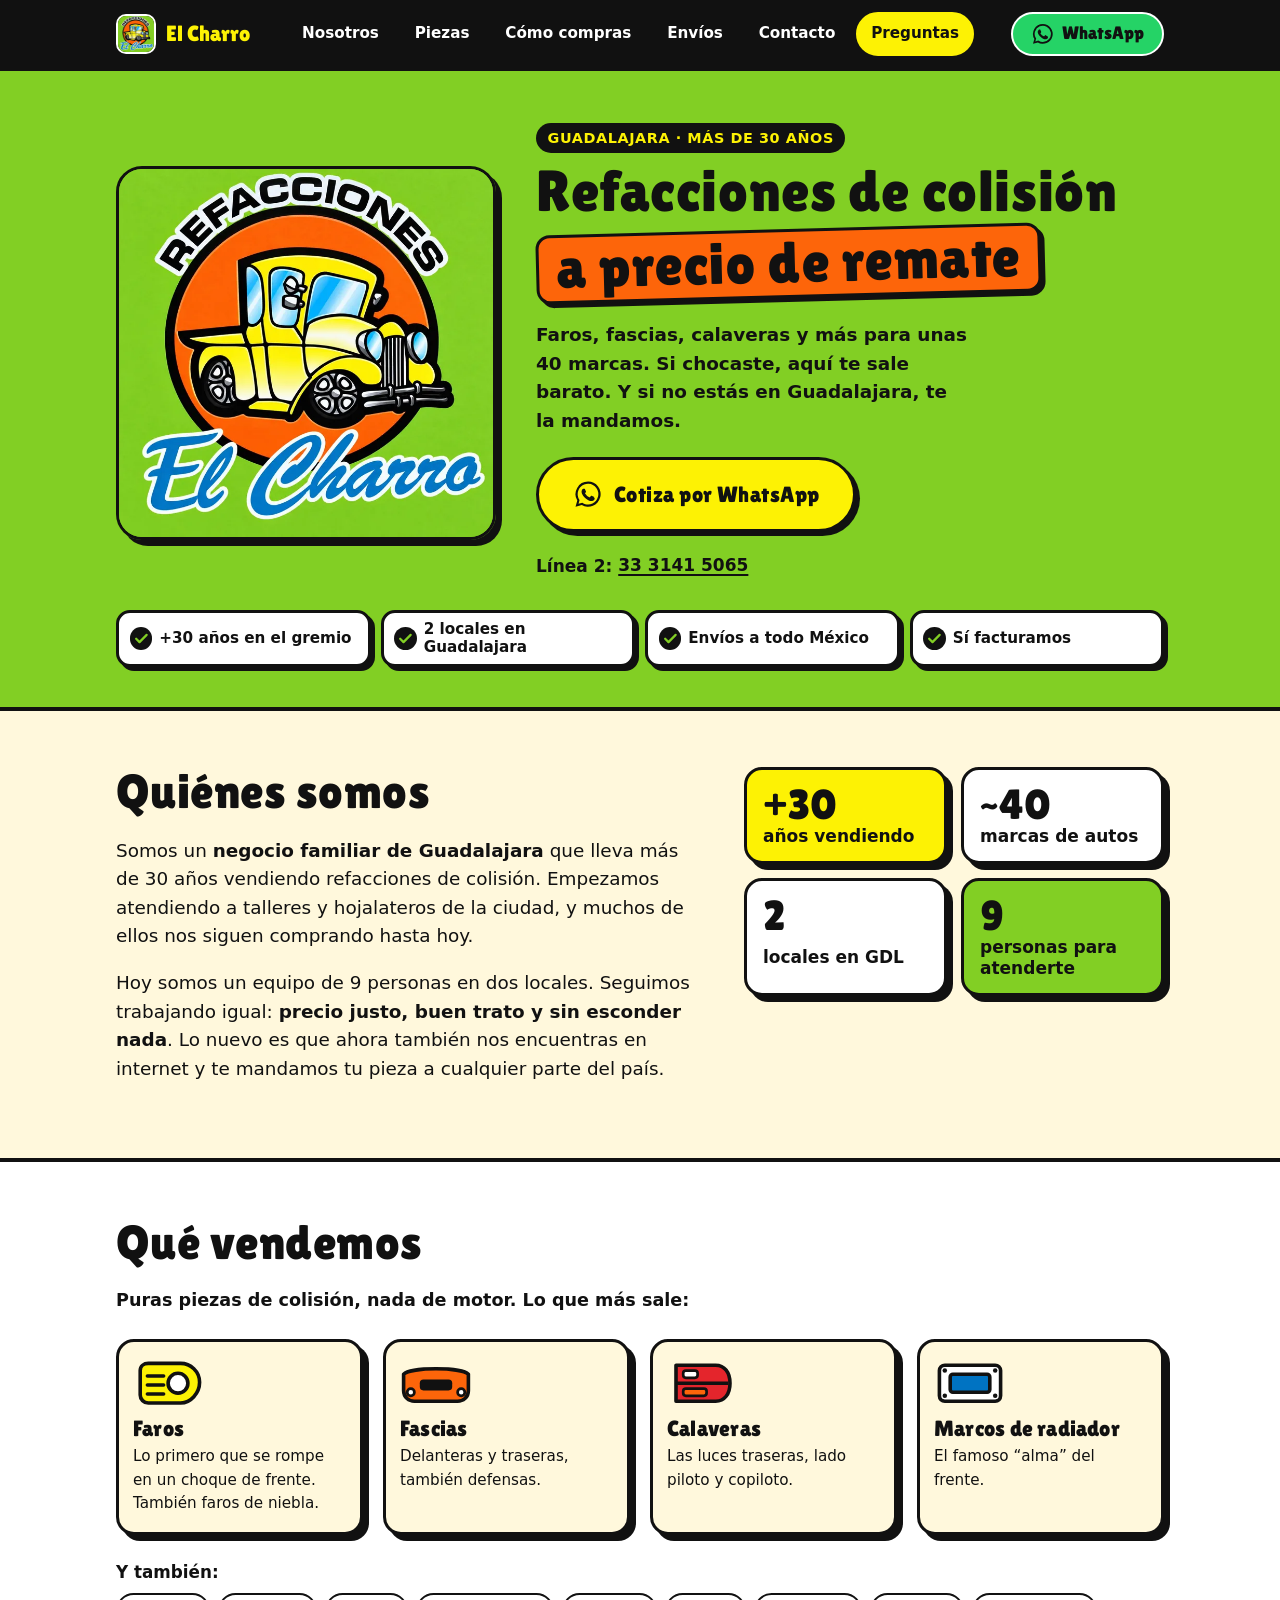
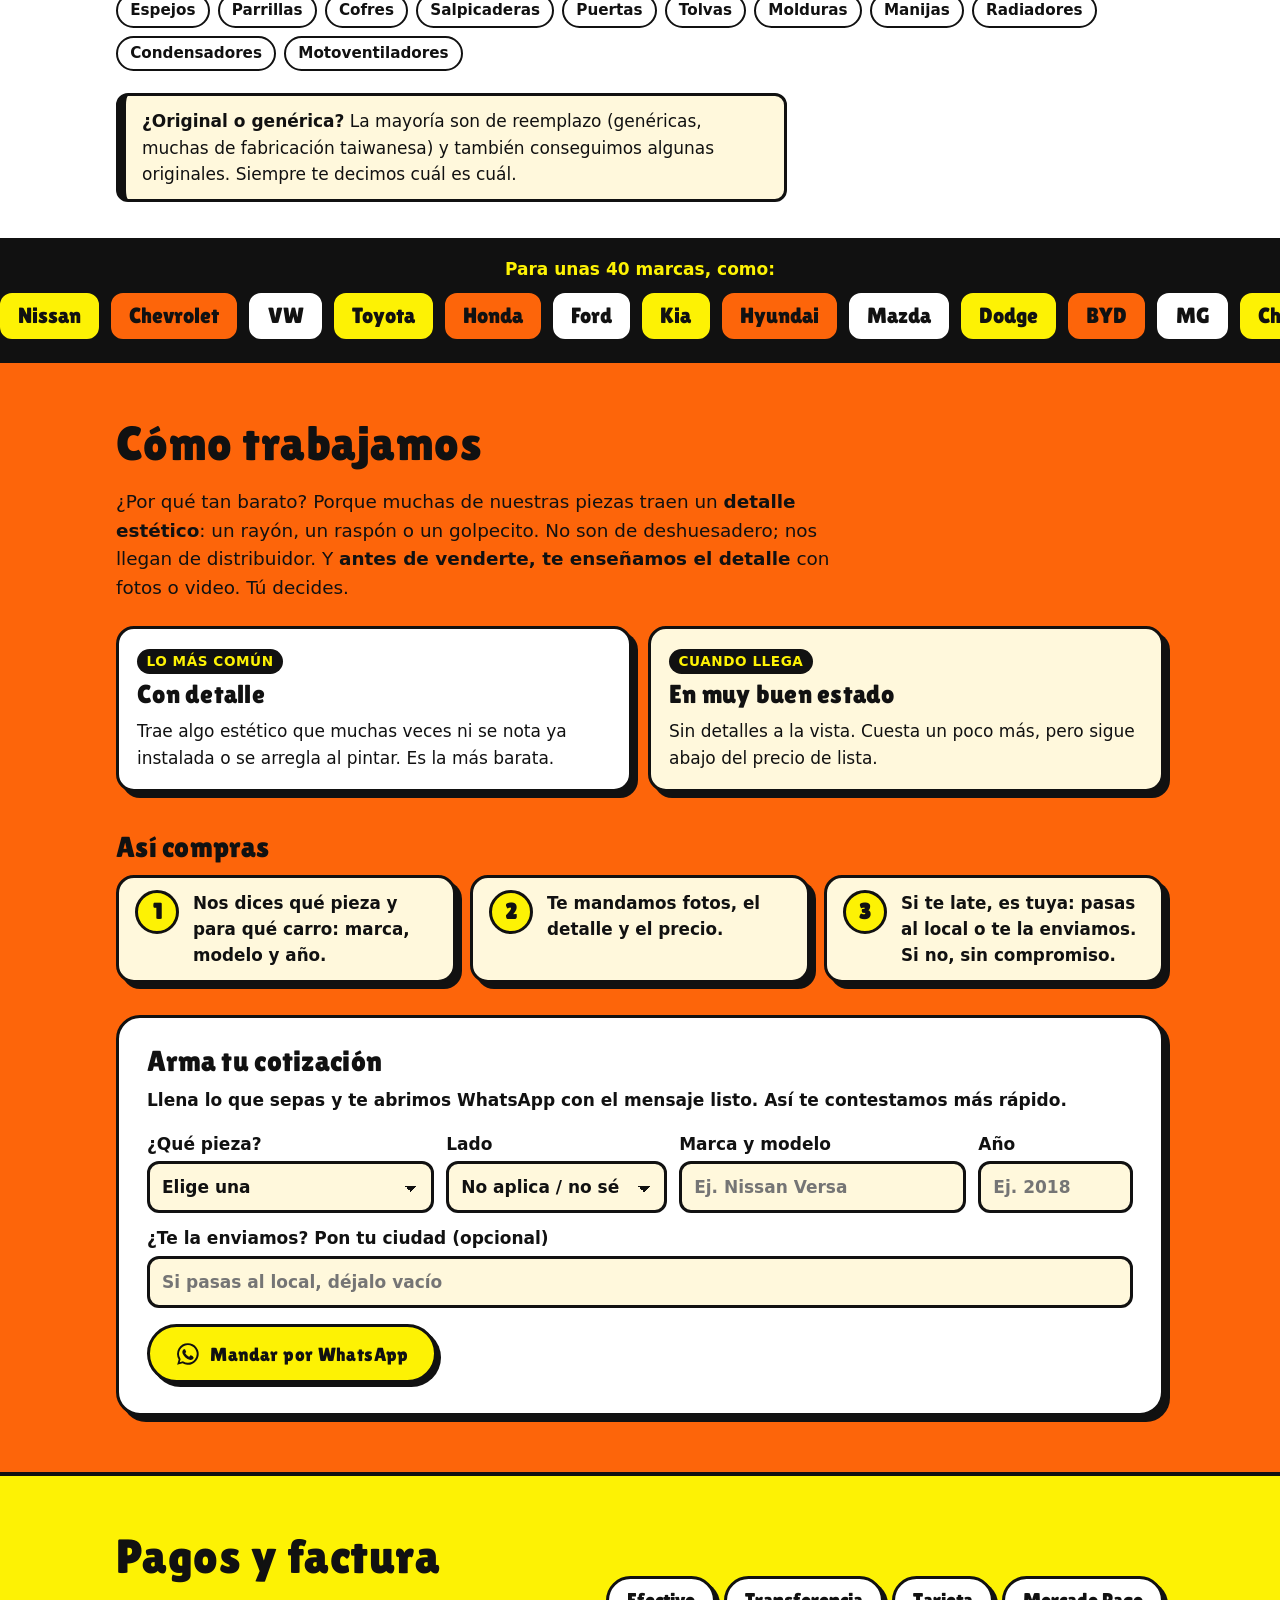
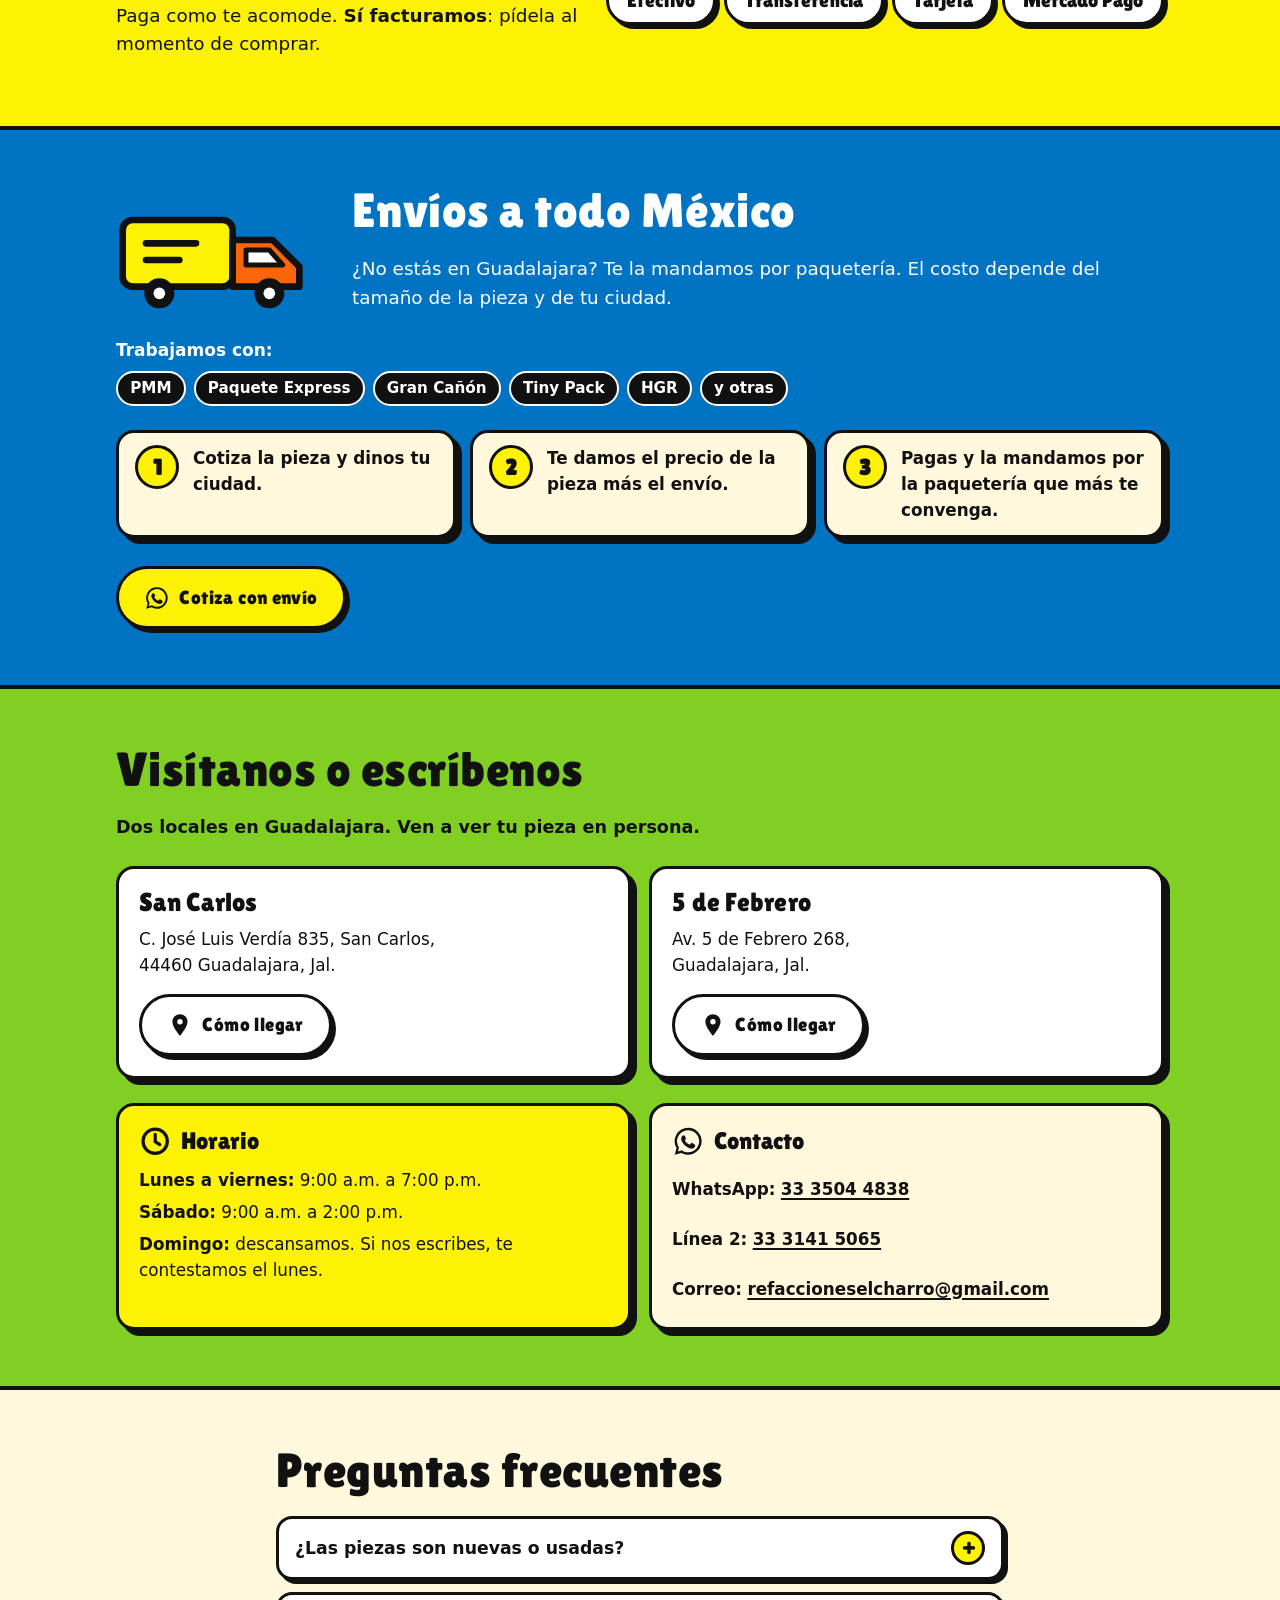
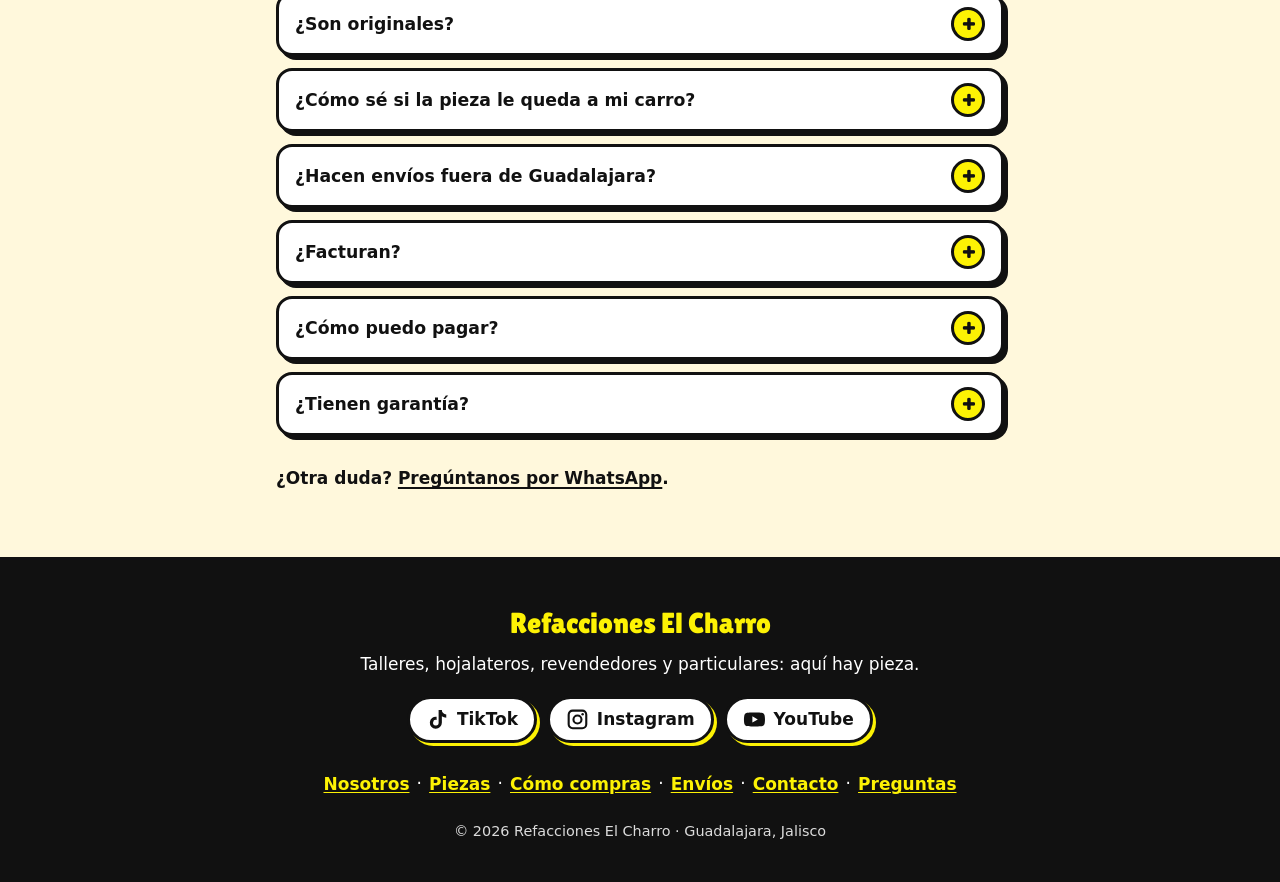
==== commit c0fa1b51: "Scroll fluido en celular y animaciones de entrada más confiables - El menú ya no se mueve mientras e" ====
--- a/index.html
+++ b/index.html
@@ -34,9 +34,9 @@
 
   <link rel="preload" as="font" type="font/woff2" href="assets/lilita-one.woff2" crossorigin>
   <link rel="preload" as="image" type="image/webp" href="assets/logo-720.webp" imagesrcset="assets/logo-360.webp 360w, assets/logo-720.webp 720w" imagesizes="(min-width: 900px) 380px, 56vw" fetchpriority="high">
-  <link rel="stylesheet" href="styles.css">
+  <link rel="stylesheet" href="styles.css?v=3">
   <script>document.documentElement.classList.add('js')</script>
-  <script src="script.js" defer></script>
+  <script src="script.js?v=3" defer></script>
   <!-- MARCADOR analítica: pega aquí el script de Cloudflare Web Analytics o GoatCounter (ver README) -->
 
   <script type="application/ld+json">
--- a/styles.css
+++ b/styles.css
@@ -28,7 +28,7 @@
 }
 
 *, *::before, *::after { box-sizing: border-box; }
-html { -webkit-text-size-adjust: 100%; scroll-behavior: smooth; scroll-padding-top: calc(var(--top-h) + 52px); }
+html { -webkit-text-size-adjust: 100%; scroll-padding-top: calc(var(--top-h) + 52px); }
 body {
   margin: 0;
   font-family: var(--text);
@@ -37,6 +37,7 @@
   color: var(--ink);
   background: var(--cream);
   overflow-x: hidden;
+  overflow-x: clip; /* no crea contenedor de scroll: el menú fijo funciona mejor en celular */
 }
 img, svg { display: block; max-width: 100%; }
 h1, h2, h3 { font-family: var(--display); font-weight: 400; line-height: 1.05; margin: 0 0 .4em; letter-spacing: .01em; }
@@ -200,8 +201,9 @@
 
 .brands { margin-top: 36px; background: var(--ink); color: var(--white); padding: 18px 0 20px; }
 .brands__title { text-align: center; font-weight: 700; margin: 0 0 10px; color: var(--yellow); }
-.marquee { display: flex; overflow: hidden; }
-.marquee__track { display: flex; flex: none; gap: 12px; padding-right: 12px; animation: slide 32s linear infinite; }
+.marquee { display: flex; overflow: hidden; contain: content; }
+.marquee.is-paused .marquee__track { animation-play-state: paused; }
+.marquee__track { display: flex; flex: none; gap: 12px; padding-right: 12px; animation: slide 32s linear infinite; will-change: transform; }
 .marquee__track li {
   font-family: var(--display); font-size: 1.35rem;
   background: var(--white); color: var(--ink);
@@ -334,11 +336,11 @@
 .hero__copy > :nth-child(5) { animation-delay: .46s; }
 .fab { animation: fab-in .4s .8s cubic-bezier(.34, 1.56, .64, 1) both; }
 
-.js .reveal { opacity: 0; transform: translateY(26px); transition: opacity .55s ease-out, transform .55s cubic-bezier(.22, 1, .36, 1); }
+.js .reveal { opacity: 0; transform: translate3d(0, 16px, 0); transition: opacity .45s ease-out, transform .45s cubic-bezier(.22, 1, .36, 1); }
 .js .reveal.is-in { opacity: 1; transform: none; }
-.js .cards .reveal:nth-child(2), .js .places .reveal:nth-child(2), .js .steps .reveal:nth-child(2), .js .stats .reveal:nth-child(2) { transition-delay: .08s; }
-.js .cards .reveal:nth-child(3), .js .steps .reveal:nth-child(3), .js .stats .reveal:nth-child(3) { transition-delay: .16s; }
-.js .cards .reveal:nth-child(4), .js .stats .reveal:nth-child(4) { transition-delay: .24s; }
+.js .cards .reveal:nth-child(2), .js .places .reveal:nth-child(2), .js .steps .reveal:nth-child(2), .js .stats .reveal:nth-child(2) { transition-delay: .06s; }
+.js .cards .reveal:nth-child(3), .js .steps .reveal:nth-child(3), .js .stats .reveal:nth-child(3) { transition-delay: .12s; }
+.js .cards .reveal:nth-child(4), .js .stats .reveal:nth-child(4) { transition-delay: .18s; }
 
 /* ---------- Pantallas grandes ---------- */
 @media (min-width: 768px) {
@@ -378,8 +380,10 @@
   .top__brand span { display: none; }
 }
 
+@media (prefers-reduced-motion: no-preference) {
+  html { scroll-behavior: smooth; }
+}
 @media (prefers-reduced-motion: reduce) {
-  html { scroll-behavior: auto; }
   *, *::before, *::after { animation: none !important; transition: none !important; }
   .js .reveal { opacity: 1; transform: none; }
   .marquee { flex-wrap: wrap; justify-content: center; padding: 0 16px; }
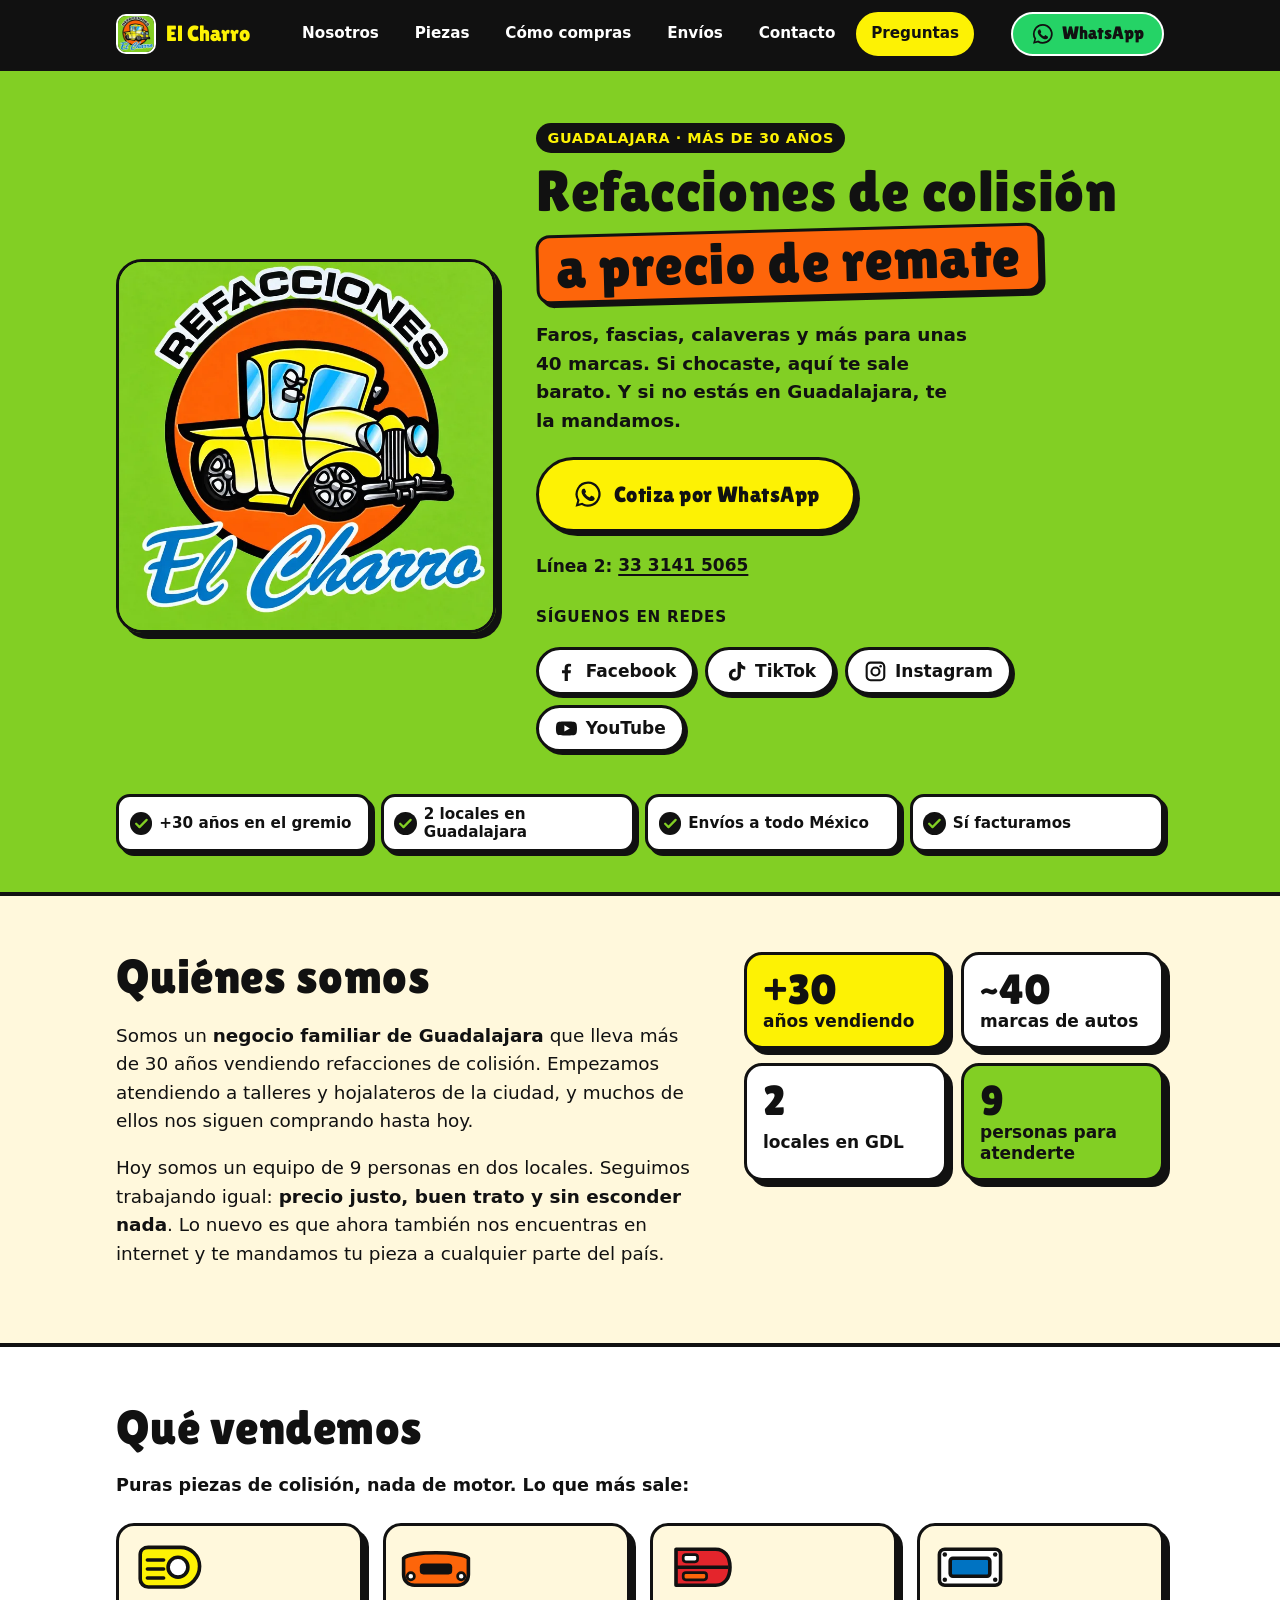
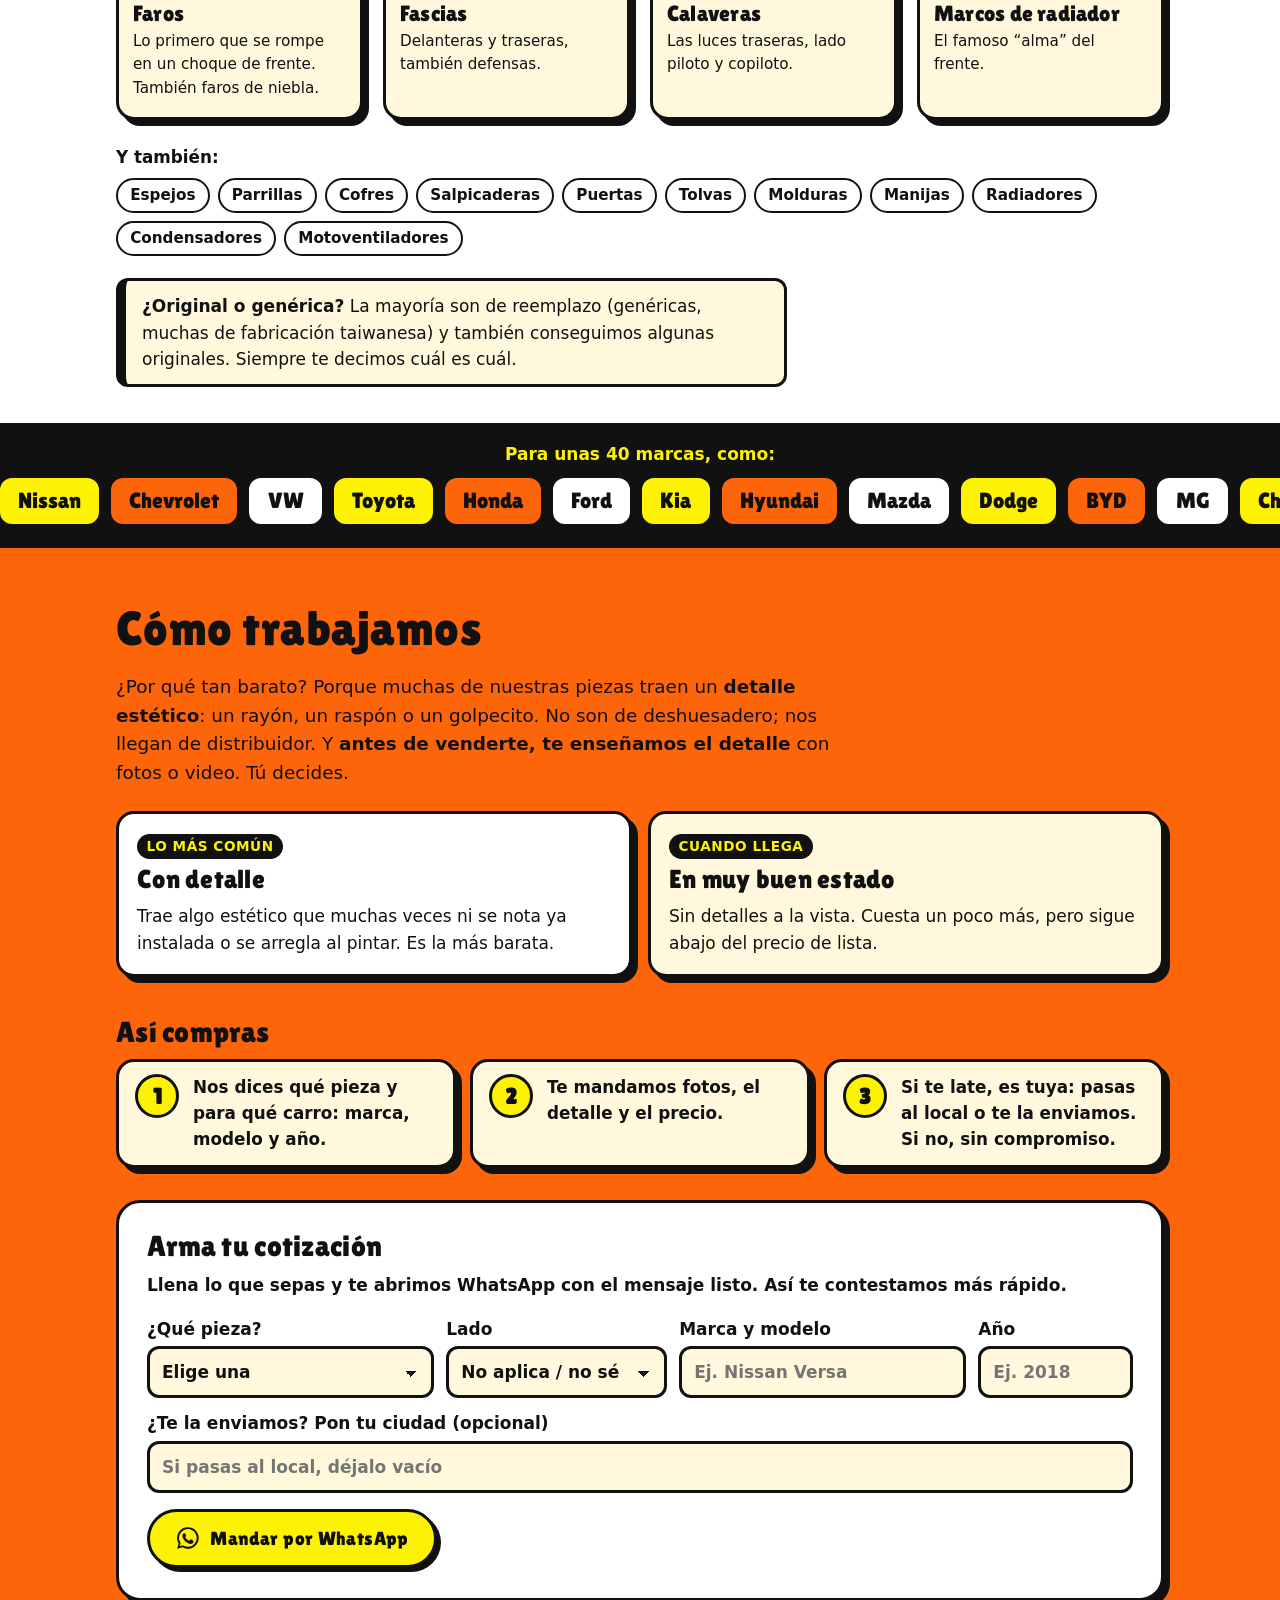
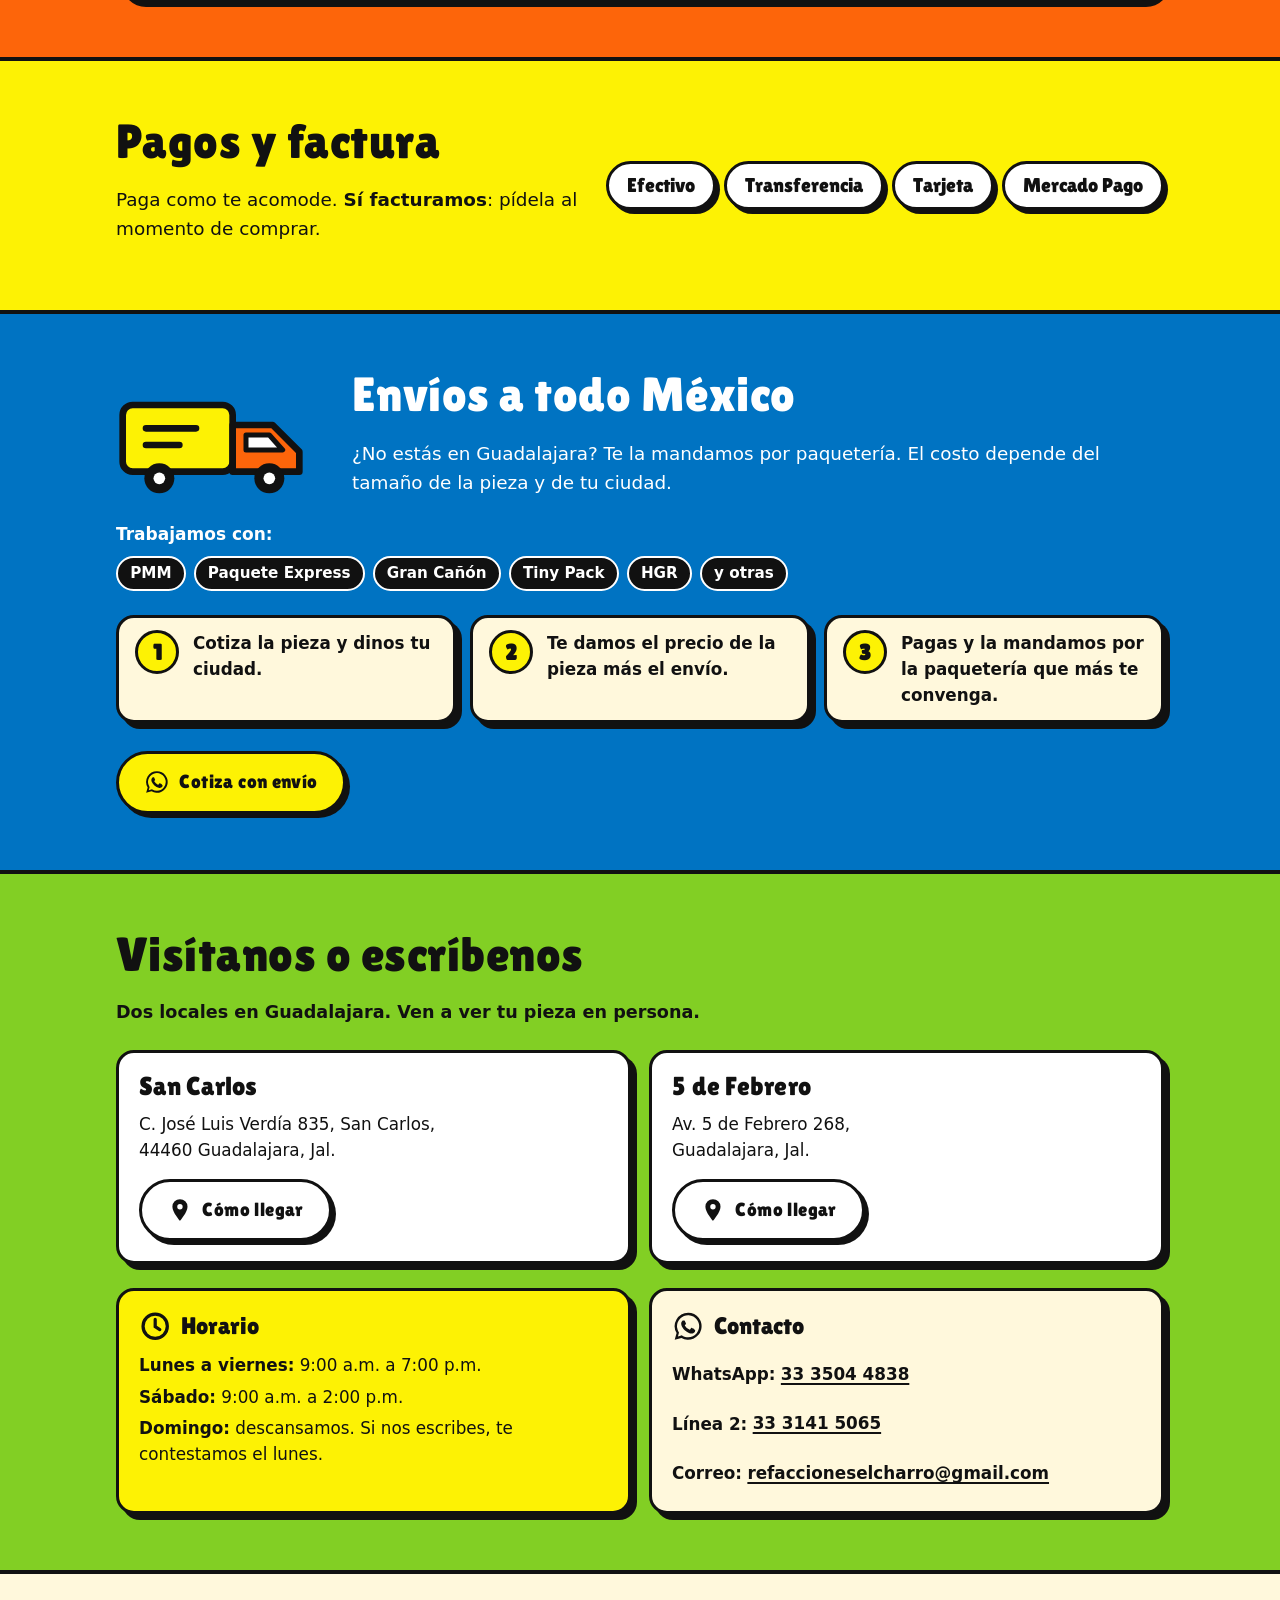
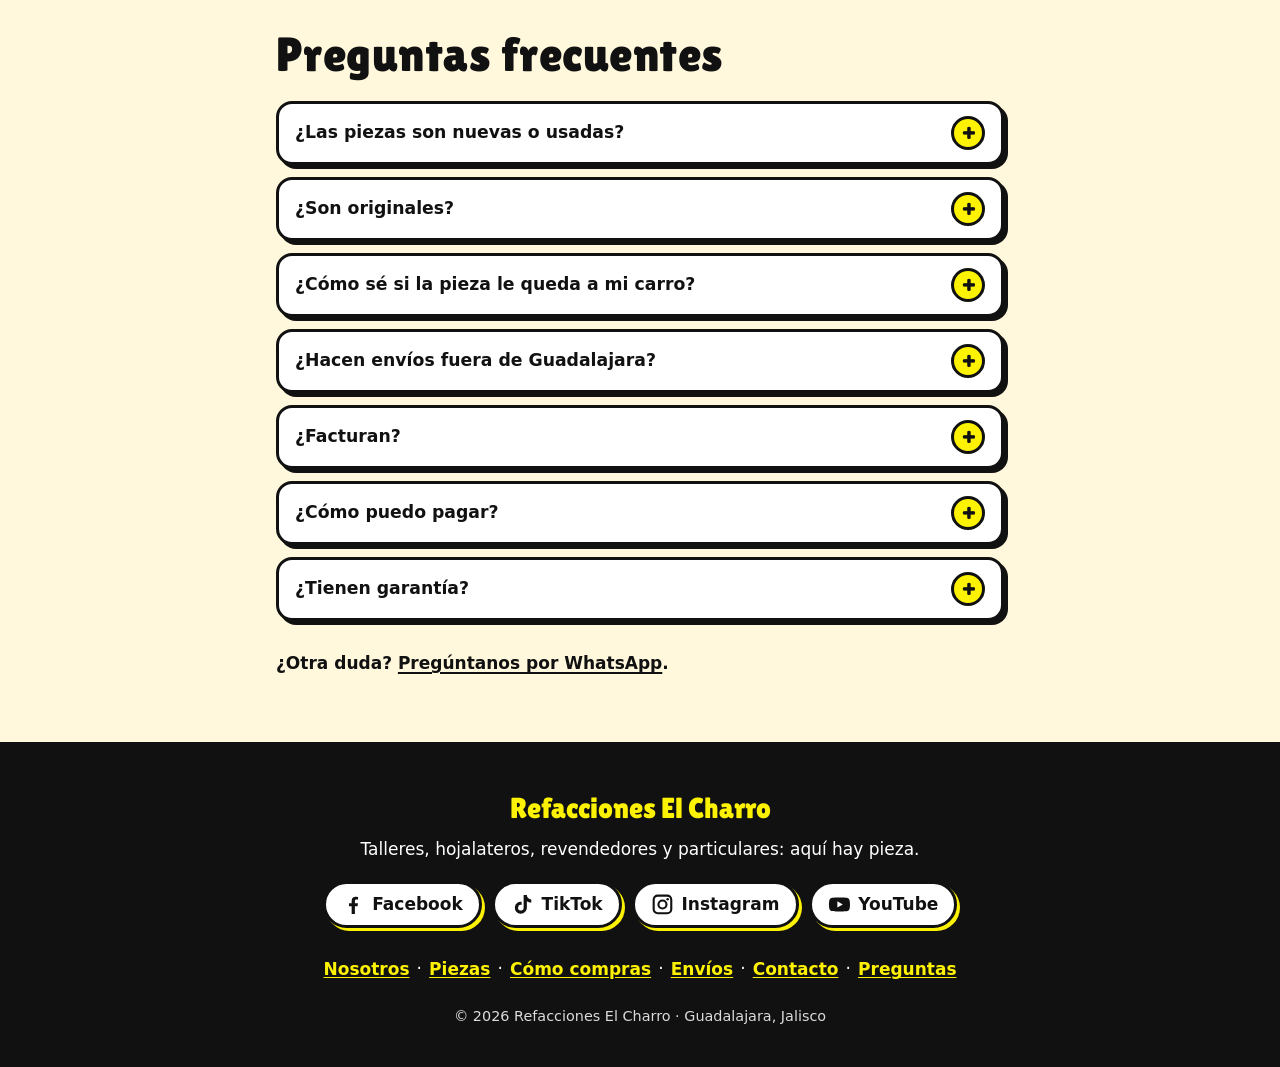
==== commit 43c35290: "Redes sociales al inicio y agrega Facebook - "Síguenos en redes" debajo del botón de WhatsApp: Faceb" ====
--- a/index.html
+++ b/index.html
@@ -34,9 +34,9 @@
 
   <link rel="preload" as="font" type="font/woff2" href="assets/lilita-one.woff2" crossorigin>
   <link rel="preload" as="image" type="image/webp" href="assets/logo-720.webp" imagesrcset="assets/logo-360.webp 360w, assets/logo-720.webp 720w" imagesizes="(min-width: 900px) 380px, 56vw" fetchpriority="high">
-  <link rel="stylesheet" href="styles.css?v=3">
+  <link rel="stylesheet" href="styles.css?v=4">
   <script>document.documentElement.classList.add('js')</script>
-  <script src="script.js?v=3" defer></script>
+  <script src="script.js?v=4" defer></script>
   <!-- MARCADOR analítica: pega aquí el script de Cloudflare Web Analytics o GoatCounter (ver README) -->
 
   <script type="application/ld+json">
@@ -71,6 +71,7 @@
           { "@type": "OpeningHoursSpecification", "dayOfWeek": "Saturday", "opens": "09:00", "closes": "14:00" }
         ],
         "sameAs": [
+          "https://www.facebook.com/profile.php?id=61596676535445",
           "https://www.instagram.com/refacciones_el_charro/",
           "https://www.tiktok.com/@refacciones_el_charro",
           "https://www.youtube.com/@RefaccionesElcharro"
@@ -172,6 +173,15 @@
             <svg class="ico" aria-hidden="true"><use href="#i-wa"/></svg> Cotiza por WhatsApp
           </a>
           <p class="alt-wa">Línea 2: <a href="https://wa.me/523331415065?text=Hola%2C%20vengo%20de%20la%20p%C3%A1gina%20web.%20Quiero%20cotizar%20una%20pieza." target="_blank" rel="noopener" data-evento="wa-linea2">33 3141 5065</a></p>
+          <div class="follow">
+            <p class="follow__t">Síguenos en redes</p>
+            <ul class="social social--hero" aria-label="Nuestras redes">
+          <li><a class="chip" href="https://www.facebook.com/profile.php?id=61596676535445" target="_blank" rel="noopener" data-evento="red-facebook-inicio"><svg class="ico" aria-hidden="true"><use href="#i-fb"/></svg>Facebook</a></li>
+          <li><a class="chip" href="https://www.tiktok.com/@refacciones_el_charro" target="_blank" rel="noopener" data-evento="red-tiktok-inicio"><svg class="ico" aria-hidden="true"><use href="#i-tt"/></svg>TikTok</a></li>
+          <li><a class="chip" href="https://www.instagram.com/refacciones_el_charro/" target="_blank" rel="noopener" data-evento="red-instagram-inicio"><svg class="ico" aria-hidden="true"><use href="#i-ig"/></svg>Instagram</a></li>
+          <li><a class="chip" href="https://www.youtube.com/@RefaccionesElcharro" target="_blank" rel="noopener" data-evento="red-youtube-inicio"><svg class="ico" aria-hidden="true"><use href="#i-yt"/></svg>YouTube</a></li>
+            </ul>
+          </div>
         </div>
       </div>
       <ul class="trust wrap" aria-label="Por qué comprarnos">
@@ -446,13 +456,11 @@
     <div class="wrap">
       <p class="foot__brand">Refacciones El Charro</p>
       <p>Talleres, hojalateros, revendedores y particulares: aquí hay pieza.</p>
-      <ul class="social" aria-label="Nuestras redes">
-        <li><a class="chip" href="https://www.tiktok.com/@refacciones_el_charro" target="_blank" rel="noopener"><svg class="ico" aria-hidden="true"><use href="#i-tt"/></svg>TikTok</a></li>
-        <li><a class="chip" href="https://www.instagram.com/refacciones_el_charro/" target="_blank" rel="noopener"><svg class="ico" aria-hidden="true"><use href="#i-ig"/></svg>Instagram</a></li>
-        <li><a class="chip" href="https://www.youtube.com/@RefaccionesElcharro" target="_blank" rel="noopener"><svg class="ico" aria-hidden="true"><use href="#i-yt"/></svg>YouTube</a></li>
-        <!-- MARCADOR: descomenta cuando tengas el link de Facebook (y agrégalo a "sameAs" en el JSON-LD)
-        <li><a class="chip" href="[LINK_FACEBOOK]" target="_blank" rel="noopener"><svg class="ico" aria-hidden="true"><use href="#i-fb"/></svg>Facebook</a></li>
-        -->
+      <ul class="social" aria-label="Nuestras redes (pie de página)">
+        <li><a class="chip" href="https://www.facebook.com/profile.php?id=61596676535445" target="_blank" rel="noopener" data-evento="red-facebook-pie"><svg class="ico" aria-hidden="true"><use href="#i-fb"/></svg>Facebook</a></li>
+        <li><a class="chip" href="https://www.tiktok.com/@refacciones_el_charro" target="_blank" rel="noopener" data-evento="red-tiktok-pie"><svg class="ico" aria-hidden="true"><use href="#i-tt"/></svg>TikTok</a></li>
+        <li><a class="chip" href="https://www.instagram.com/refacciones_el_charro/" target="_blank" rel="noopener" data-evento="red-instagram-pie"><svg class="ico" aria-hidden="true"><use href="#i-ig"/></svg>Instagram</a></li>
+        <li><a class="chip" href="https://www.youtube.com/@RefaccionesElcharro" target="_blank" rel="noopener" data-evento="red-youtube-pie"><svg class="ico" aria-hidden="true"><use href="#i-yt"/></svg>YouTube</a></li>
         <!-- MARCADOR: descomenta cuando tengas el link de la tienda de Mercado Libre
         <li><a class="chip" href="[LINK_MERCADO_LIBRE]" target="_blank" rel="noopener">Mercado Libre</a></li>
         -->
--- a/styles.css
+++ b/styles.css
@@ -139,6 +139,11 @@
 .alt-wa { margin: 12px 0 0; font-weight: 600; }
 .alt-wa a { display: inline-flex; align-items: center; min-height: 44px; font-weight: 800; text-underline-offset: 3px; text-decoration-thickness: 2px; white-space: nowrap; }
 
+.follow { margin-top: 18px; }
+.follow__t { margin: 0 0 8px; font-weight: 800; font-size: .95rem; text-transform: uppercase; letter-spacing: .05em; }
+.social--hero { margin: 0; }
+.social--hero .chip { box-shadow: 3px 3px 0 var(--ink); }
+
 .trust { display: grid; grid-template-columns: 1fr 1fr; gap: 10px; margin-top: 22px; }
 .trust li {
   display: flex; align-items: center; gap: .45em;
@@ -334,6 +339,7 @@
 .hero__copy > :nth-child(3) { animation-delay: .3s; }
 .hero__copy > :nth-child(4) { animation-delay: .38s; }
 .hero__copy > :nth-child(5) { animation-delay: .46s; }
+.hero__copy > :nth-child(6) { animation-delay: .54s; }
 .fab { animation: fab-in .4s .8s cubic-bezier(.34, 1.56, .64, 1) both; }
 
 .js .reveal { opacity: 0; transform: translate3d(0, 16px, 0); transition: opacity .45s ease-out, transform .45s cubic-bezier(.22, 1, .36, 1); }
@@ -373,6 +379,7 @@
   .hero__inner { grid-template-columns: 380px 1fr; text-align: left; justify-items: start; align-items: center; gap: 40px; }
   .hero__logo img { width: 380px; }
   .lead { margin-left: 0; }
+  .social--hero { justify-content: flex-start; }
   .about { grid-template-columns: 1.4fr 1fr; gap: 40px; align-items: start; }
   .quote__grid { grid-template-columns: 1.3fr 1fr 1.3fr .7fr; }
 }
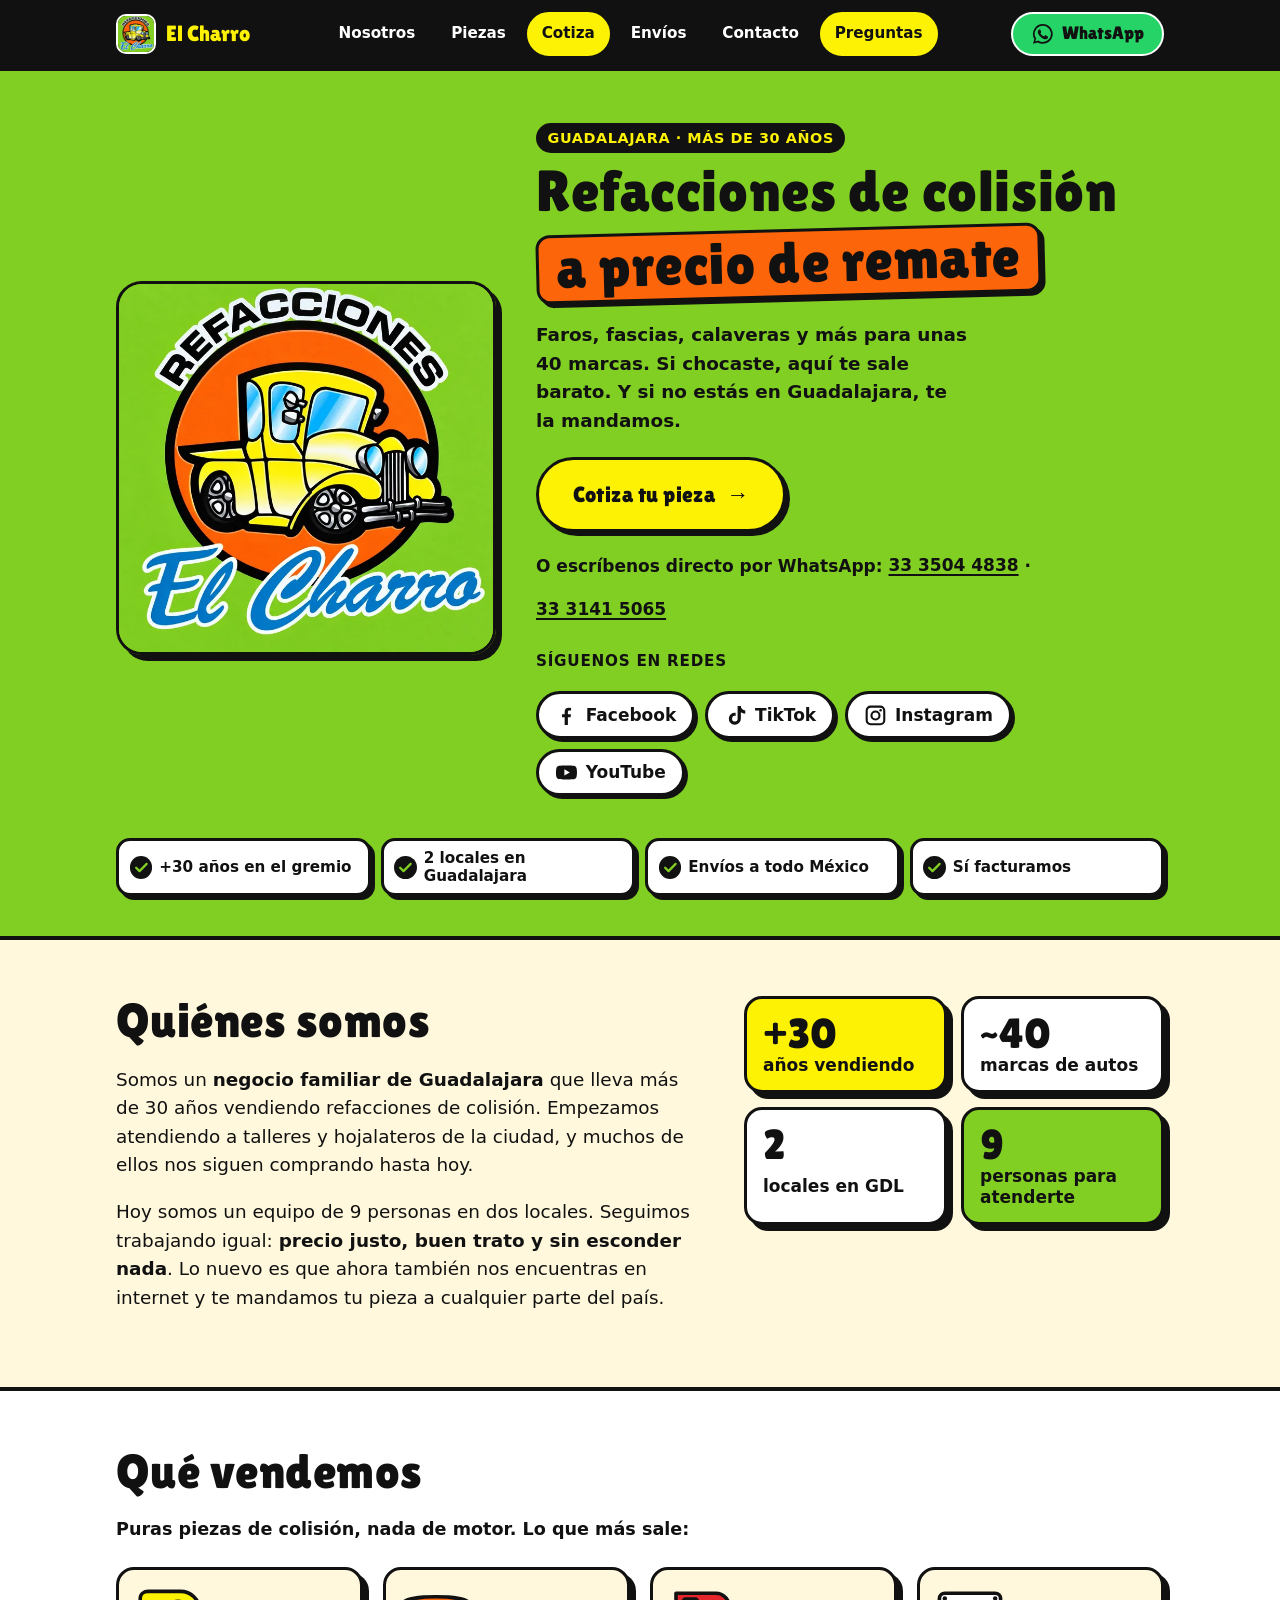
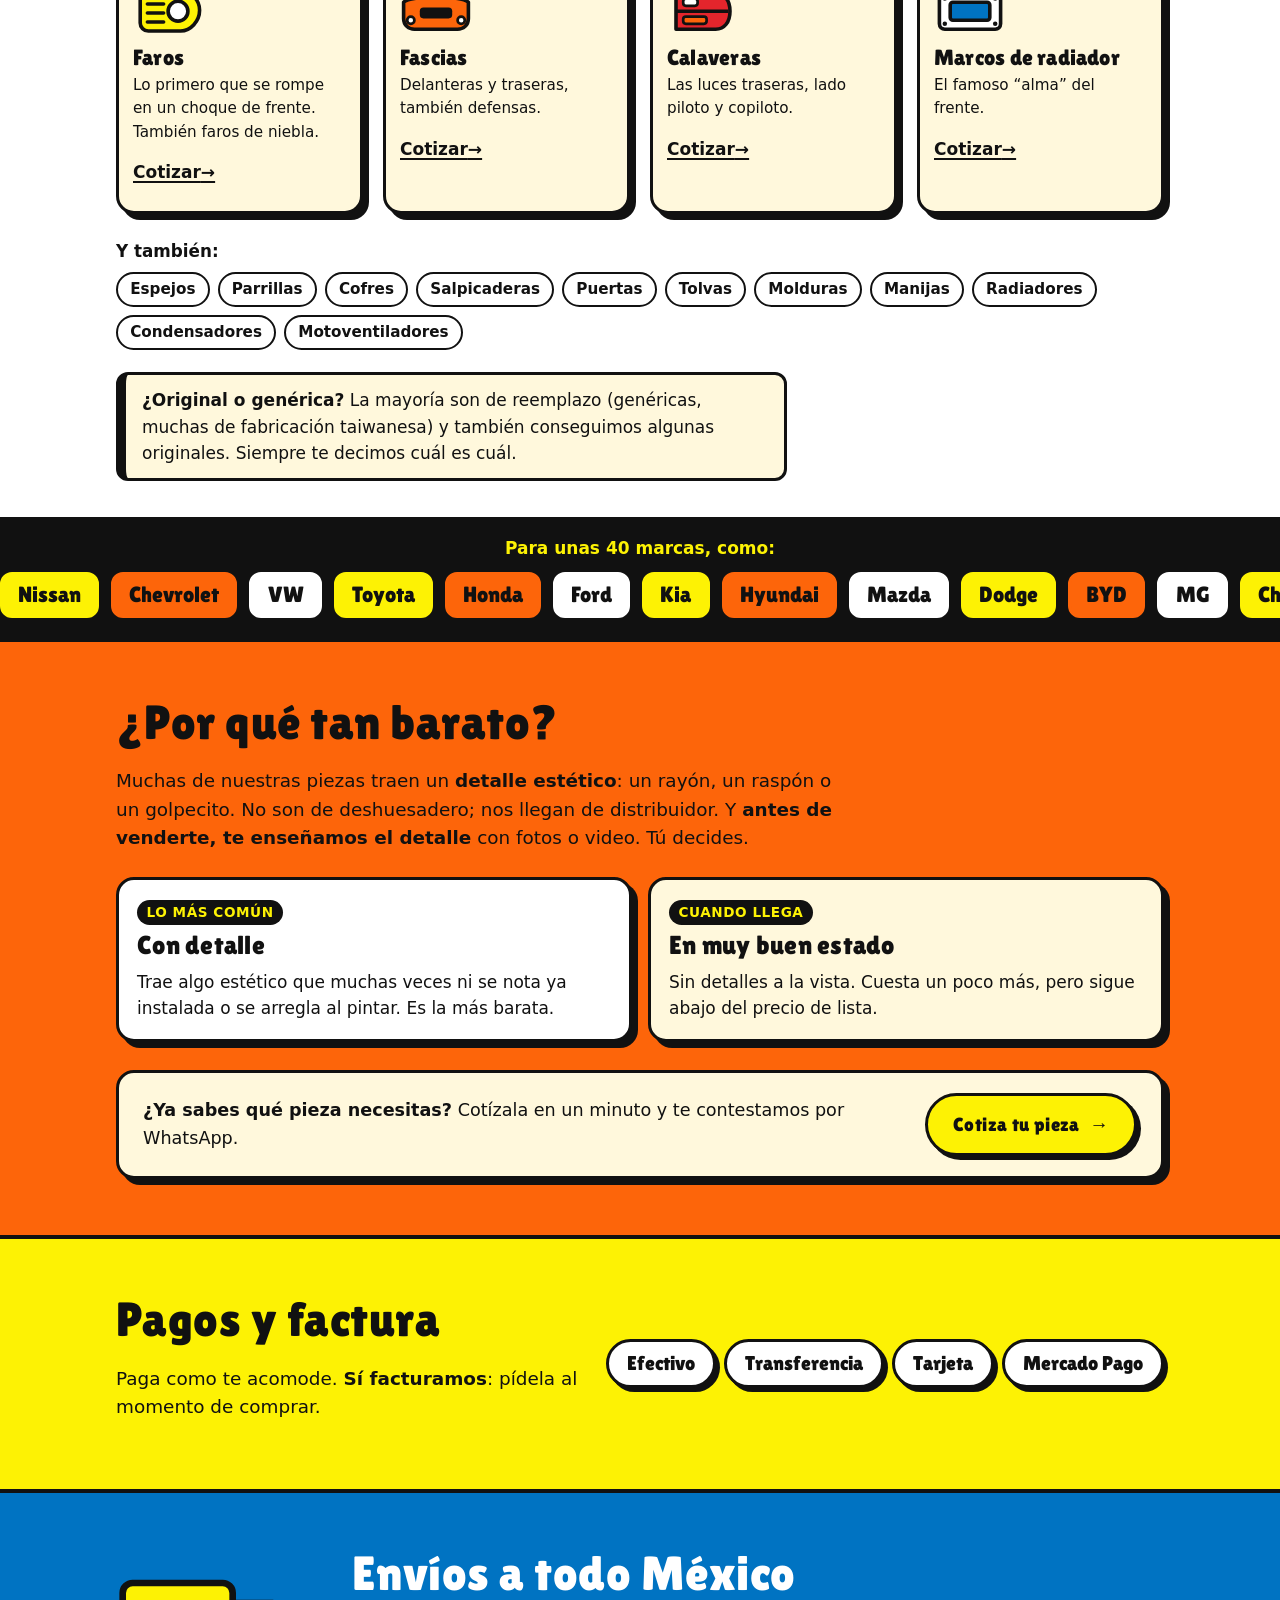
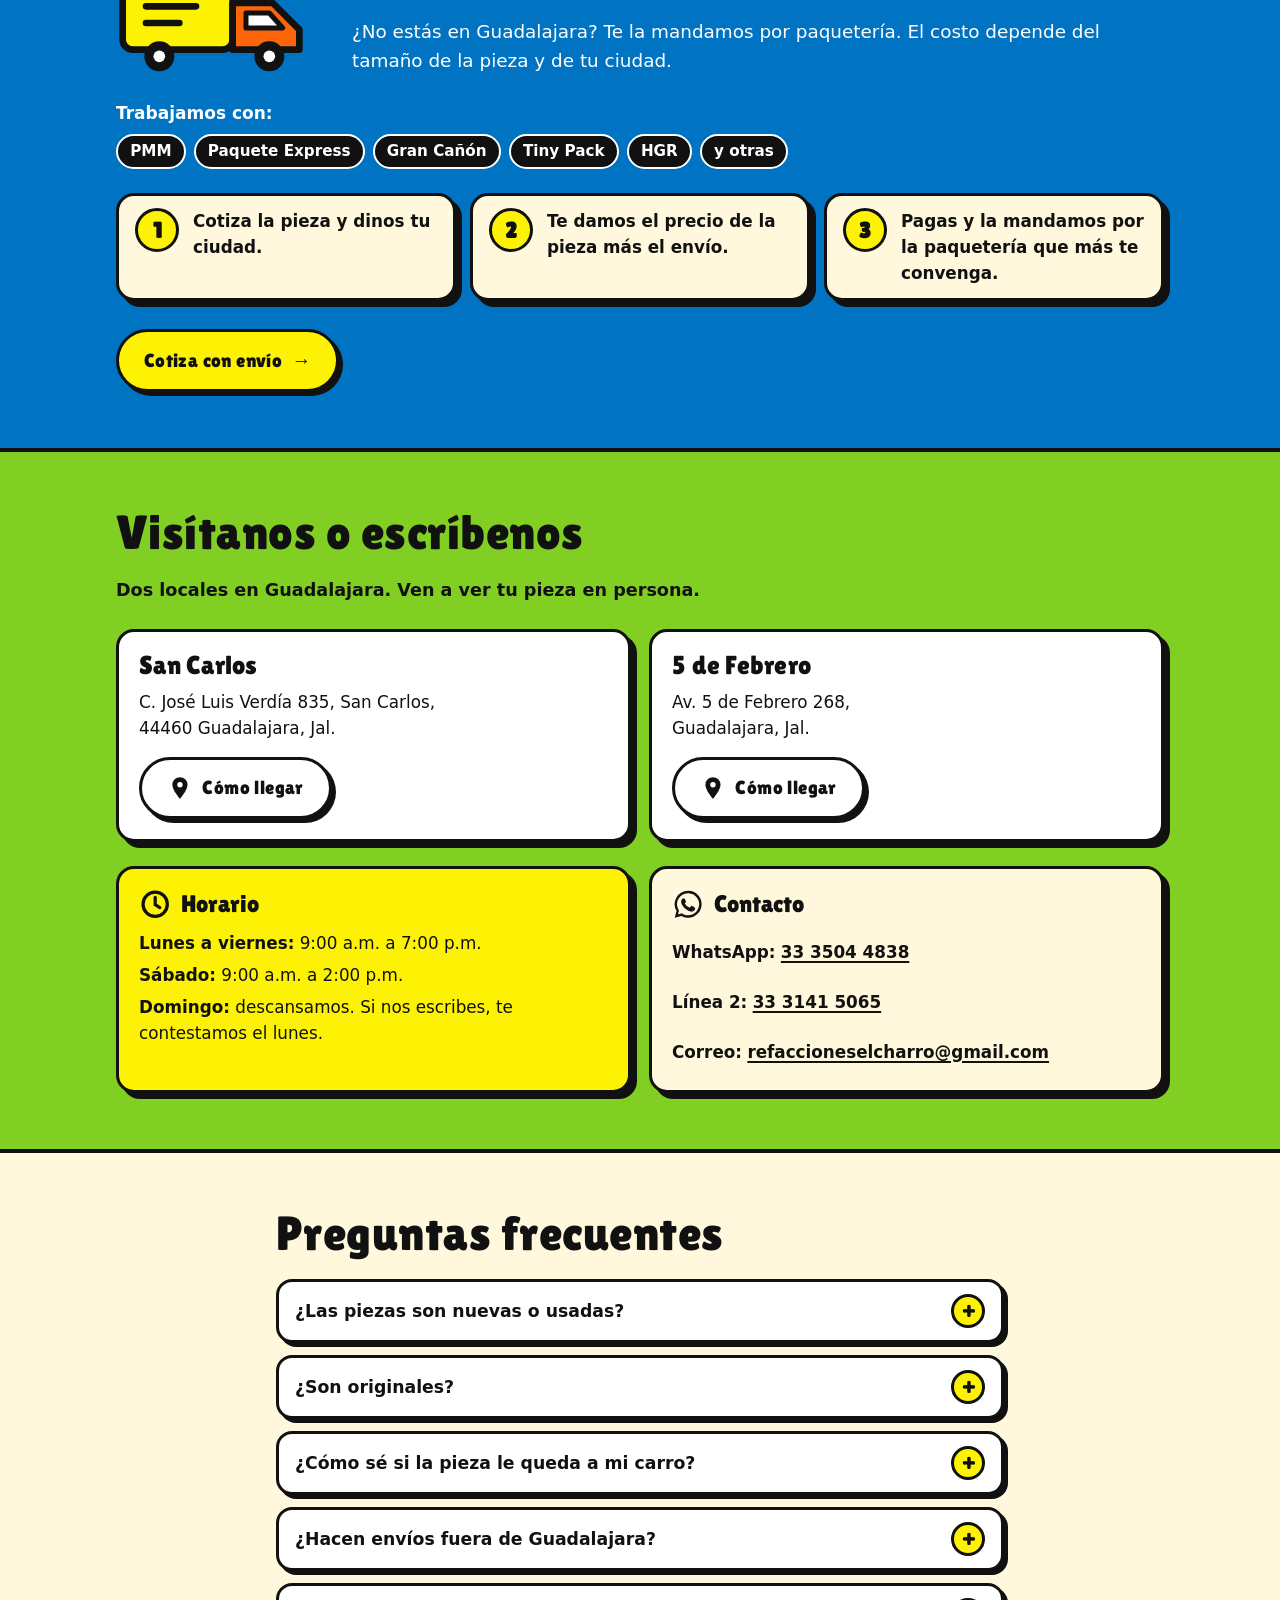
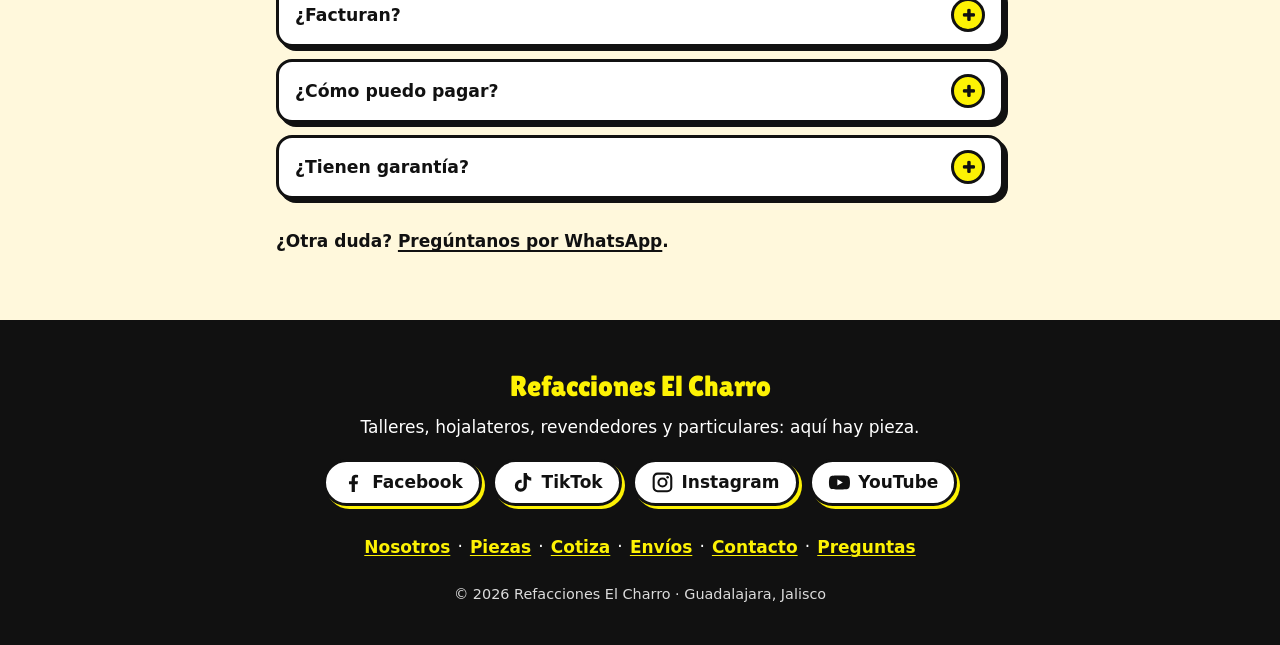
==== commit 0536e084: "Página de cotización aparte (/cotizar/) con cotizador inteligente - Marca de lista (comunes primero," ====
--- a/index.html
+++ b/index.html
@@ -34,9 +34,9 @@
 
   <link rel="preload" as="font" type="font/woff2" href="assets/lilita-one.woff2" crossorigin>
   <link rel="preload" as="image" type="image/webp" href="assets/logo-720.webp" imagesrcset="assets/logo-360.webp 360w, assets/logo-720.webp 720w" imagesizes="(min-width: 900px) 380px, 56vw" fetchpriority="high">
-  <link rel="stylesheet" href="styles.css?v=4">
+  <link rel="stylesheet" href="styles.css?v=5">
   <script>document.documentElement.classList.add('js')</script>
-  <script src="script.js?v=4" defer></script>
+  <script src="script.js?v=5" defer></script>
   <!-- MARCADOR analítica: pega aquí el script de Cloudflare Web Analytics o GoatCounter (ver README) -->
 
   <script type="application/ld+json">
@@ -145,7 +145,7 @@
         <ul>
           <li><a href="#nosotros">Nosotros</a></li>
           <li><a href="#piezas">Piezas</a></li>
-          <li><a href="#como-compras">Cómo compras</a></li>
+          <li><a class="nav-cta" href="cotizar/">Cotiza</a></li>
           <li><a href="#envios">Envíos</a></li>
           <li><a href="#contacto">Contacto</a></li>
           <li><a href="#preguntas">Preguntas</a></li>
@@ -169,10 +169,10 @@
           <p class="tag">Guadalajara · más de 30 años</p>
           <h1 id="t-inicio">Refacciones de colisión <span class="hl">a precio de remate</span></h1>
           <p class="lead">Faros, fascias, calaveras y más para unas 40 marcas. Si chocaste, aquí te sale barato. Y si no estás en Guadalajara, te la mandamos.</p>
-          <a class="btn btn--wa btn--xl" href="https://wa.me/523335044838?text=Hola%2C%20vengo%20de%20la%20p%C3%A1gina%20web.%20Quiero%20cotizar%20una%20pieza." target="_blank" rel="noopener" data-evento="wa-inicio">
-            <svg class="ico" aria-hidden="true"><use href="#i-wa"/></svg> Cotiza por WhatsApp
+          <a class="btn btn--wa btn--xl" href="cotizar/" data-evento="ir-cotizar-inicio">
+            Cotiza tu pieza <span aria-hidden="true">→</span>
           </a>
-          <p class="alt-wa">Línea 2: <a href="https://wa.me/523331415065?text=Hola%2C%20vengo%20de%20la%20p%C3%A1gina%20web.%20Quiero%20cotizar%20una%20pieza." target="_blank" rel="noopener" data-evento="wa-linea2">33 3141 5065</a></p>
+          <p class="alt-wa">O escríbenos directo por WhatsApp: <a href="https://wa.me/523335044838?text=Hola%2C%20vengo%20de%20la%20p%C3%A1gina%20web." target="_blank" rel="noopener" data-evento="wa-inicio">33 3504 4838</a> · <a href="https://wa.me/523331415065?text=Hola%2C%20vengo%20de%20la%20p%C3%A1gina%20web." target="_blank" rel="noopener" data-evento="wa-linea2">33 3141 5065</a></p>
           <div class="follow">
             <p class="follow__t">Síguenos en redes</p>
             <ul class="social social--hero" aria-label="Nuestras redes">
@@ -230,21 +230,25 @@
             <svg class="pic" viewBox="0 0 80 56" aria-hidden="true"><path d="M8 14c0-5 4-8 9-8h36c11 0 21 9 21 21s-10 23-21 23H17c-5 0-9-4-9-9Z" fill="#FDF204" stroke="#111" stroke-width="4" stroke-linejoin="round"/><circle cx="50" cy="28" r="11" fill="#fff" stroke="#111" stroke-width="4"/><path d="M16 20h18M16 30h18M16 40h18" stroke="#111" stroke-width="4" stroke-linecap="round"/></svg>
             <h3>Faros</h3>
             <p>Lo primero que se rompe en un choque de frente. También faros de niebla.</p>
+            <a class="card__go" href="cotizar/?pieza=Faro" data-evento="ir-cotizar-faro">Cotizar <span class="sr-only">faros</span><span aria-hidden="true">→</span></a>
           </li>
           <li class="card reveal">
             <svg class="pic" viewBox="0 0 80 56" aria-hidden="true"><path d="M4 18c8-8 64-8 72 0v18c0 8-6 12-12 12H16C10 48 4 44 4 36Z" fill="#FD650A" stroke="#111" stroke-width="4" stroke-linejoin="round"/><rect x="22" y="24" width="36" height="12" rx="4" fill="#111"/><circle cx="12" cy="38" r="4" fill="#fff" stroke="#111" stroke-width="3"/><circle cx="68" cy="38" r="4" fill="#fff" stroke="#111" stroke-width="3"/></svg>
             <h3>Fascias</h3>
             <p>Delanteras y traseras, también defensas.</p>
+            <a class="card__go" href="cotizar/?pieza=Fascia" data-evento="ir-cotizar-fascia">Cotizar <span class="sr-only">fascias</span><span aria-hidden="true">→</span></a>
           </li>
           <li class="card reveal">
             <svg class="pic" viewBox="0 0 80 56" aria-hidden="true"><path d="M10 8h44c10 0 16 8 16 20s-6 20-16 20H10Z" fill="#E4252C" stroke="#111" stroke-width="4" stroke-linejoin="round"/><path d="M10 28h58" stroke="#111" stroke-width="4"/><rect x="18" y="14" width="16" height="8" rx="3" fill="#fff" stroke="#111" stroke-width="3"/><rect x="18" y="34" width="26" height="8" rx="3" fill="#FD650A" stroke="#111" stroke-width="3"/></svg>
             <h3>Calaveras</h3>
             <p>Las luces traseras, lado piloto y copiloto.</p>
+            <a class="card__go" href="cotizar/?pieza=Calavera" data-evento="ir-cotizar-calavera">Cotizar <span class="sr-only">calaveras</span><span aria-hidden="true">→</span></a>
           </li>
           <li class="card reveal">
             <svg class="pic" viewBox="0 0 80 56" aria-hidden="true"><rect x="6" y="8" width="68" height="40" rx="6" fill="#fff" stroke="#111" stroke-width="4"/><rect x="18" y="18" width="44" height="20" rx="3" fill="#0073C2" stroke="#111" stroke-width="4"/><circle cx="12" cy="14" r="2.5" fill="#111"/><circle cx="68" cy="14" r="2.5" fill="#111"/><circle cx="12" cy="42" r="2.5" fill="#111"/><circle cx="68" cy="42" r="2.5" fill="#111"/></svg>
             <h3>Marcos de radiador</h3>
             <p>El famoso “alma” del frente.</p>
+            <a class="card__go" href="cotizar/?pieza=Marco%20de%20radiador" data-evento="ir-cotizar-marco">Cotizar <span class="sr-only">marcos de radiador</span><span aria-hidden="true">→</span></a>
           </li>
         </ul>
         <p class="also reveal"><strong>Y también:</strong></p>
@@ -267,12 +271,11 @@
       </div>
     </section>
 
-    <!-- ===== Cómo trabajamos ===== -->
-    <section class="sec sec--orange" id="como-compras" aria-labelledby="t-como">
+    <!-- ===== Por qué tan barato ===== -->
+    <section class="sec sec--orange" id="por-que" aria-labelledby="t-porque">
       <div class="wrap">
-        <h2 id="t-como" class="reveal">Cómo trabajamos</h2>
-        <p class="big reveal narrow-text">¿Por qué tan barato? Porque muchas de nuestras piezas traen un <strong>detalle estético</strong>: un rayón, un raspón o un golpecito. No son de deshuesadero; nos llegan de distribuidor. Y <strong>antes de venderte, te enseñamos el detalle</strong> con fotos o video. Tú decides.</p>
-
+        <h2 id="t-porque" class="reveal">¿Por qué tan barato?</h2>
+        <p class="big reveal narrow-text">Muchas de nuestras piezas traen un <strong>detalle estético</strong>: un rayón, un raspón o un golpecito. No son de deshuesadero; nos llegan de distribuidor. Y <strong>antes de venderte, te enseñamos el detalle</strong> con fotos o video. Tú decides.</p>
         <div class="kinds">
           <article class="kind reveal">
             <p class="kind__tag">Lo más común</p>
@@ -285,51 +288,10 @@
             <p>Sin detalles a la vista. Cuesta un poco más, pero sigue abajo del precio de lista.</p>
           </article>
         </div>
-
-        <h3 class="h3-big reveal">Así compras</h3>
-        <ol class="steps">
-          <li class="step reveal"><span class="step__n" aria-hidden="true">1</span><span>Nos dices qué pieza y para qué carro: marca, modelo y año.</span></li>
-          <li class="step reveal"><span class="step__n" aria-hidden="true">2</span><span>Te mandamos fotos, el detalle y el precio.</span></li>
-          <li class="step reveal"><span class="step__n" aria-hidden="true">3</span><span>Si te late, es tuya: pasas al local o te la enviamos. Si no, sin compromiso.</span></li>
-        </ol>
-
-        <!-- Cotizador: arma el mensaje de WhatsApp con los datos completos -->
-        <form class="quote reveal" id="cotizador" action="https://wa.me/523335044838" method="get" target="_blank" aria-labelledby="t-cotizador" novalidate>
-          <h3 id="t-cotizador">Arma tu cotización</h3>
-          <p class="quote__sub">Llena lo que sepas y te abrimos WhatsApp con el mensaje listo. Así te contestamos más rápido.</p>
-          <div class="quote__grid">
-            <label class="field">
-              <span>¿Qué pieza?</span>
-              <select name="pieza" required>
-                <option value="">Elige una</option>
-                <option>Faro</option><option>Faro de niebla</option><option>Fascia delantera</option><option>Fascia trasera</option><option>Defensa</option><option>Calavera</option><option>Marco de radiador</option><option>Espejo</option><option>Parrilla</option><option>Cofre</option><option>Salpicadera</option><option>Puerta</option><option>Tolva</option><option>Moldura</option><option>Manija</option><option>Radiador</option><option>Condensador</option><option>Motoventilador</option><option>Otra</option>
-              </select>
-            </label>
-            <label class="field">
-              <span>Lado</span>
-              <select name="lado">
-                <option value="">No aplica / no sé</option>
-                <option value="lado piloto (izquierdo)">Piloto (izquierdo)</option>
-                <option value="lado copiloto (derecho)">Copiloto (derecho)</option>
-                <option value="los dos lados">Los dos</option>
-              </select>
-            </label>
-            <label class="field">
-              <span>Marca y modelo</span>
-              <input name="modelo" type="text" autocomplete="off" placeholder="Ej. Nissan Versa" required>
-            </label>
-            <label class="field">
-              <span>Año</span>
-              <input name="anio" type="text" inputmode="numeric" maxlength="9" autocomplete="off" placeholder="Ej. 2018">
-            </label>
-            <label class="field field--wide">
-              <span>¿Te la enviamos? Pon tu ciudad (opcional)</span>
-              <input name="ciudad" type="text" autocomplete="address-level2" placeholder="Si pasas al local, déjalo vacío">
-            </label>
-          </div>
-          <p class="quote__err" role="alert" hidden>Dinos al menos qué pieza y la marca y modelo.</p>
-          <button class="btn btn--wa" type="submit" data-evento="wa-cotizador"><svg class="ico" aria-hidden="true"><use href="#i-wa"/></svg> Mandar por WhatsApp</button>
-        </form>
+        <div class="cta-band reveal">
+          <p><strong>¿Ya sabes qué pieza necesitas?</strong> Cotízala en un minuto y te contestamos por WhatsApp.</p>
+          <a class="btn btn--wa" href="cotizar/" data-evento="ir-cotizar-porque">Cotiza tu pieza <span aria-hidden="true">→</span></a>
+        </div>
       </div>
     </section>
 
@@ -365,7 +327,7 @@
           <li class="step reveal"><span class="step__n" aria-hidden="true">2</span><span>Te damos el precio de la pieza más el envío.</span></li>
           <li class="step reveal"><span class="step__n" aria-hidden="true">3</span><span>Pagas y la mandamos por la paquetería que más te convenga.</span></li>
         </ol>
-        <a class="btn btn--wa reveal" href="https://wa.me/523335044838?text=Hola%2C%20vengo%20de%20la%20p%C3%A1gina%20web.%20Quiero%20cotizar%20una%20pieza%20con%20env%C3%ADo%20a%20mi%20ciudad." target="_blank" rel="noopener" data-evento="wa-envios"><svg class="ico" aria-hidden="true"><use href="#i-wa"/></svg> Cotiza con envío</a>
+        <a class="btn btn--wa reveal" href="cotizar/?envio=1" data-evento="ir-cotizar-envios">Cotiza con envío <span aria-hidden="true">→</span></a>
       </div>
     </section>
 
@@ -466,7 +428,7 @@
         -->
       </ul>
       <nav class="foot__nav" aria-label="Secciones (pie de página)">
-        <a href="#nosotros">Nosotros</a> · <a href="#piezas">Piezas</a> · <a href="#como-compras">Cómo compras</a> · <a href="#envios">Envíos</a> · <a href="#contacto">Contacto</a> · <a href="#preguntas">Preguntas</a>
+        <a href="#nosotros">Nosotros</a> · <a href="#piezas">Piezas</a> · <a href="cotizar/">Cotiza</a> · <a href="#envios">Envíos</a> · <a href="#contacto">Contacto</a> · <a href="#preguntas">Preguntas</a>
       </nav>
       <p class="small">© <span id="year">2026</span> Refacciones El Charro · Guadalajara, Jalisco</p>
     </div>
--- a/styles.css
+++ b/styles.css
@@ -397,3 +397,120 @@
   .marquee__track { flex-wrap: wrap; justify-content: center; flex: 1 1 auto; gap: 8px; padding: 0; }
   .marquee__track[aria-hidden="true"] { display: none; }
 }
+
+/* =========================================================
+   Página de cotización (/cotizar/)
+   ========================================================= */
+.top__nav a.nav-cta { background: var(--yellow); color: var(--ink); border-color: var(--yellow); }
+.top__nav a[aria-current="page"] { background: var(--yellow); color: var(--ink); border-color: var(--yellow); }
+.page-cotizar .fab { display: none; }
+
+.qhero { background: var(--green); border-bottom: 4px solid var(--ink); padding: 28px 0 30px; }
+.qhero h1 { font-size: clamp(2.3rem, 10vw, 3.6rem); margin-bottom: .2em; }
+.qhero .lead { margin: 0; max-width: 46ch; text-align: left; }
+.qsec { padding-top: 28px; }
+.qwrap { display: grid; gap: 28px; align-items: start; }
+
+.qform { display: grid; gap: 18px; }
+.qstep {
+  margin: 0; min-width: 0; background: var(--white); border: var(--line); border-radius: 22px;
+  box-shadow: var(--shadow); padding: 16px 16px 18px;
+}
+.qstep legend {
+  display: flex; align-items: center; gap: 10px; float: left; width: 100%; margin: 0 0 12px; padding: 0;
+  font-family: var(--display); font-size: 1.45rem; line-height: 1.1;
+}
+.qstep legend small { font-family: var(--text); font-size: .85rem; font-weight: 600; opacity: .7; }
+.qstep legend + * { clear: both; }
+.qstep__n {
+  flex: none; display: grid; place-items: center; width: 36px; height: 36px;
+  background: var(--yellow); border: var(--line); border-radius: 50%; font-size: 1.15rem;
+}
+.qgrid { display: grid; gap: 12px; clear: both; }
+.qgrid[hidden], .field[hidden] { display: none; }
+.field small { font-weight: 600; opacity: .7; }
+.qerr { margin: 12px 0 0; color: #a3080e; font-weight: 800; }
+
+/* Opciones tipo botón (radio) */
+.seg { display: grid; grid-template-columns: repeat(auto-fit, minmax(128px, 1fr)); gap: 8px; }
+.seg label { position: relative; }
+.seg input { position: absolute; opacity: 0; width: 1px; height: 1px; }
+.seg span {
+  display: flex; align-items: center; justify-content: center; min-height: 48px; padding: 8px 14px;
+  background: var(--cream); border: var(--line); border-radius: 14px; font-weight: 800; text-align: center; line-height: 1.15;
+  cursor: pointer; transition: background-color .15s ease, transform .15s ease;
+}
+.seg input:checked + span { background: var(--yellow); box-shadow: 3px 3px 0 var(--ink); transform: translate(-1px, -1px); }
+.seg input:focus-visible + span { outline: 4px solid var(--blue); outline-offset: 2px; }
+.q-label { margin: 14px 0 6px; font-weight: 800; }
+
+/* Piezas */
+.qitems { display: grid; gap: 14px; clear: both; }
+.qitem { background: var(--cream); border: 2px dashed var(--ink); border-radius: 16px; padding: 12px; }
+.qitem.is-bad { border-color: #c4161c; border-style: solid; }
+.qitem__head { display: flex; align-items: center; justify-content: space-between; min-height: 32px; margin-bottom: 6px; }
+.qitem__n { font-family: var(--display); font-size: 1.15rem; }
+.qitem__del {
+  display: grid; place-items: center; width: 44px; height: 44px; margin: -6px -6px -6px 0;
+  background: transparent; border: 0; border-radius: 50%; color: var(--ink); cursor: pointer;
+}
+.qitem__del:hover { background: #ffe0dc; }
+.qitem__del[hidden], .qitem__head[hidden], .q-wrap-pos[hidden], .q-wrap-lado[hidden] { display: none; }
+.qitem .seg span { background: var(--white); }
+.qitem .seg input:checked + span { background: var(--yellow); }
+.qadd {
+  margin-top: 14px; width: 100%; min-height: 52px; display: flex; align-items: center; justify-content: center; gap: .4em;
+  background: var(--white); border: 3px dashed var(--ink); border-radius: 16px;
+  font: inherit; font-weight: 800; color: var(--ink); cursor: pointer;
+}
+.qadd span { font-family: var(--display); font-size: 1.5rem; line-height: 1; }
+.qadd:hover { background: var(--cream); }
+.qadd[hidden] { display: none; }
+
+/* Vista previa */
+.qpreview { background: var(--ink); color: var(--white); border-radius: 22px; padding: 16px 18px; border: var(--line); }
+.qpreview__t { margin: 0 0 8px; color: var(--yellow); font-weight: 800; }
+.qpreview pre {
+  margin: 0; padding: 12px 14px; background: #1f2a14; border-radius: 12px; border-left: 4px solid var(--wa);
+  font: 600 .98rem/1.5 var(--text); white-space: pre-wrap; overflow-wrap: anywhere;
+}
+.qpreview__tip { margin: 10px 0 0; font-size: .92rem; opacity: .85; }
+
+/* Botón de enviar: fijo abajo en celular */
+.qsend {
+  position: sticky; bottom: 0; z-index: 30; margin: 0 -16px; padding: 12px 16px calc(12px + env(safe-area-inset-bottom));
+  background: var(--cream); border-top: 3px solid var(--ink);
+}
+.qsend__btn { width: 100%; background: var(--wa); }
+
+.qinfo h2 { font-size: 2rem; }
+.qinfo .steps { margin-bottom: 18px; }
+.qinfo .note { margin-top: 0; }
+.qinfo__alt { font-weight: 700; margin-top: 16px; }
+.qinfo__alt a { display: inline-block; padding: .55em 0; font-weight: 800; text-underline-offset: 3px; text-decoration-thickness: 2px; }
+
+/* Tarjetas de piezas del inicio con enlace a cotizar */
+.card__go {
+  display: inline-flex; align-items: center; min-height: 44px; margin-top: 6px;
+  font-weight: 800; text-underline-offset: 3px; text-decoration-thickness: 2px;
+}
+
+@media (min-width: 768px) {
+  .qgrid { grid-template-columns: 1fr 1fr; }
+  .qstep { padding: 20px 22px 22px; }
+  .qsend { position: static; margin: 0; padding: 0; background: none; border: 0; }
+  .qsend__btn { width: auto; }
+}
+@media (min-width: 1000px) {
+  .qwrap { grid-template-columns: minmax(0, 1.6fr) minmax(0, 1fr); gap: 36px; }
+  .qinfo { position: sticky; top: calc(var(--top-h) + 20px); }
+  .qinfo .steps { grid-template-columns: 1fr; }
+}
+
+/* Llamado a cotizar dentro de "¿Por qué tan barato?" */
+.cta-band {
+  display: grid; gap: 14px; align-items: center; margin-top: 28px;
+  background: var(--cream); border: var(--line); border-radius: var(--r); box-shadow: var(--shadow); padding: 18px;
+}
+.cta-band p { margin: 0; font-size: 1.1rem; }
+@media (min-width: 768px) { .cta-band { grid-template-columns: 1fr auto; padding: 20px 24px; } }
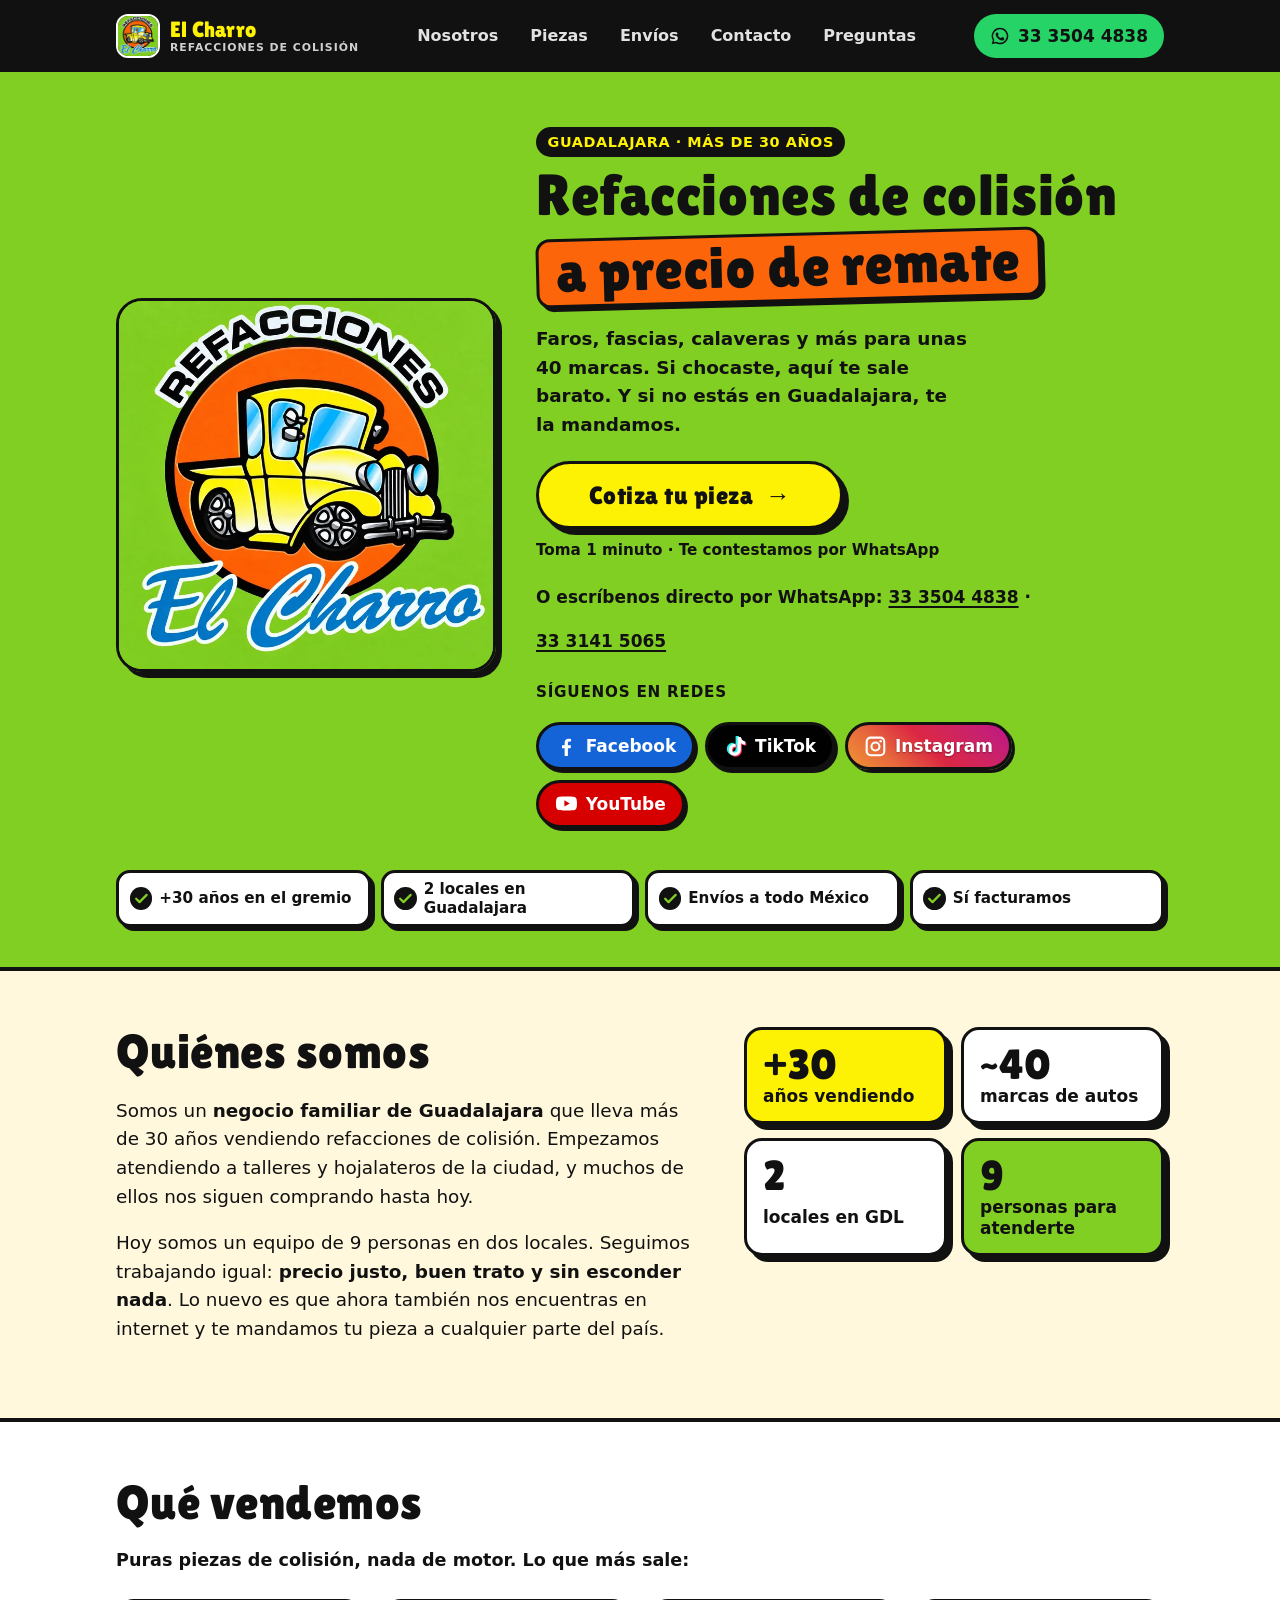
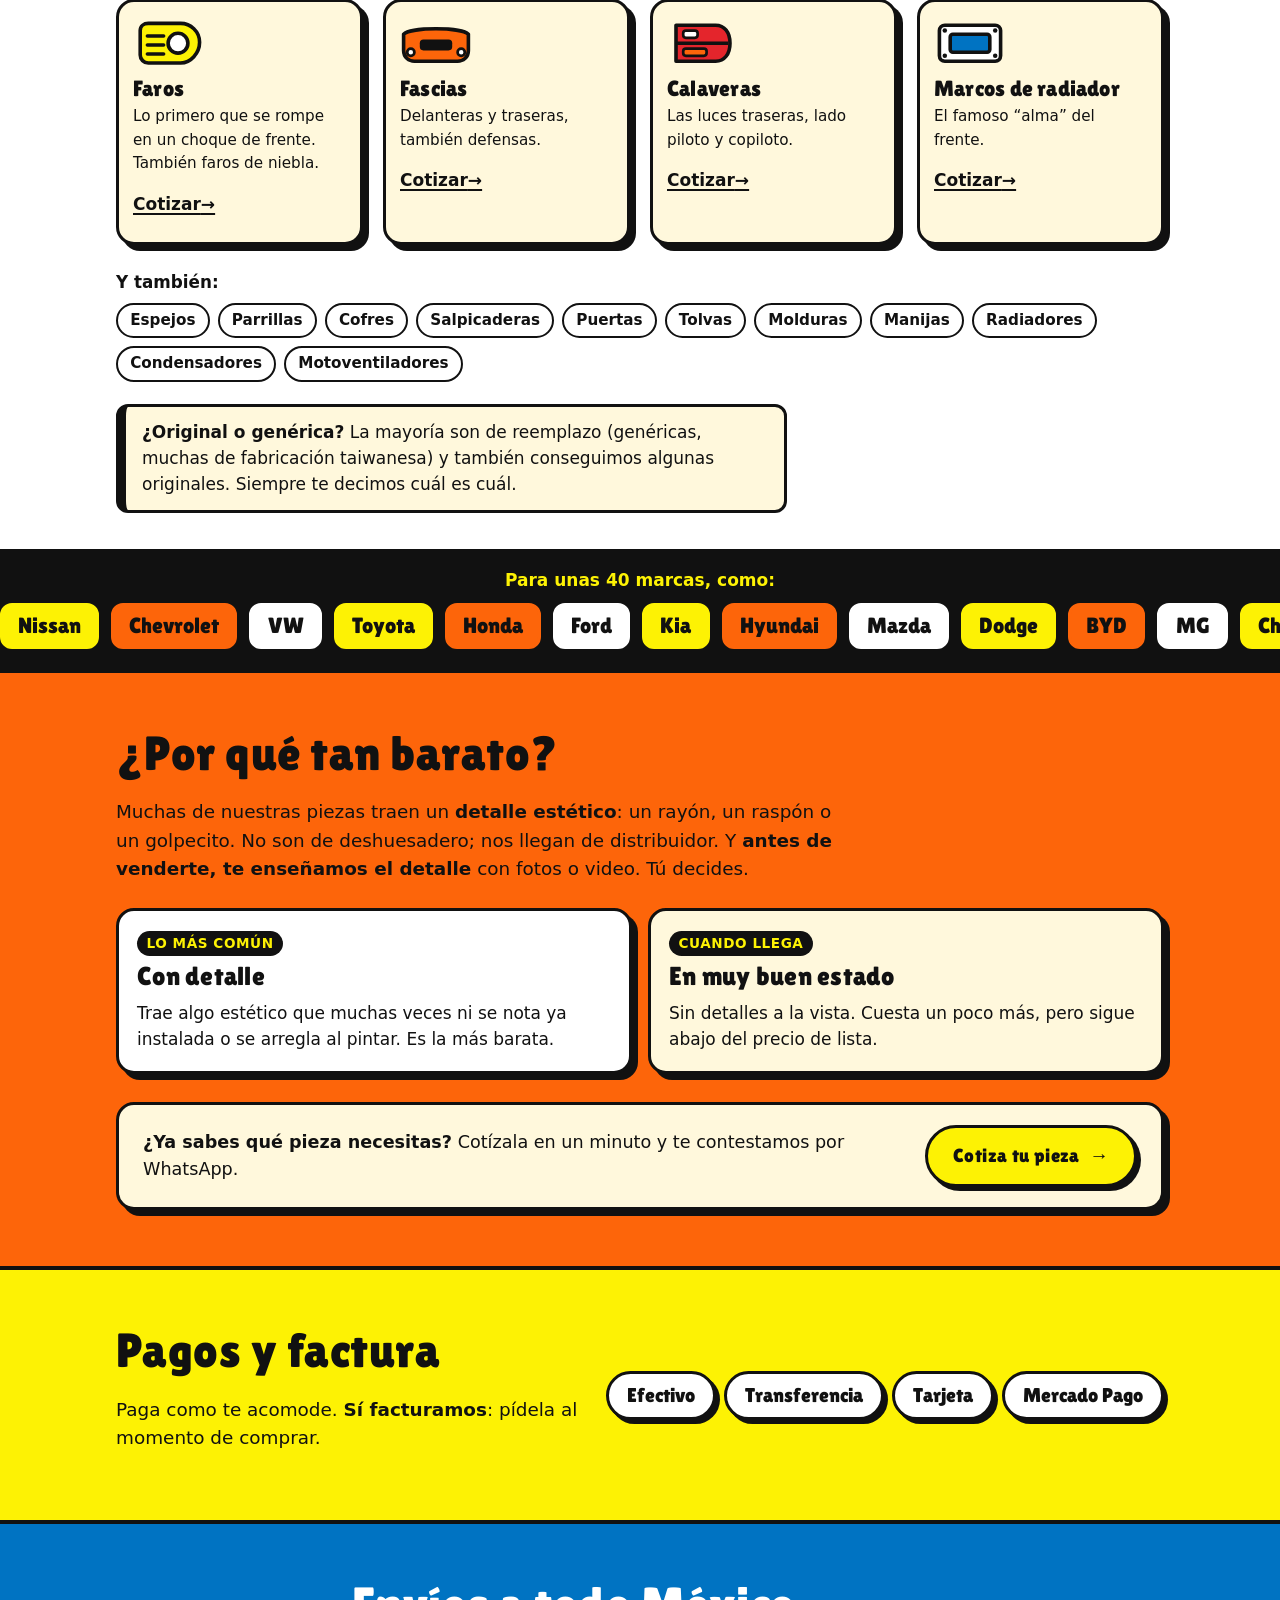
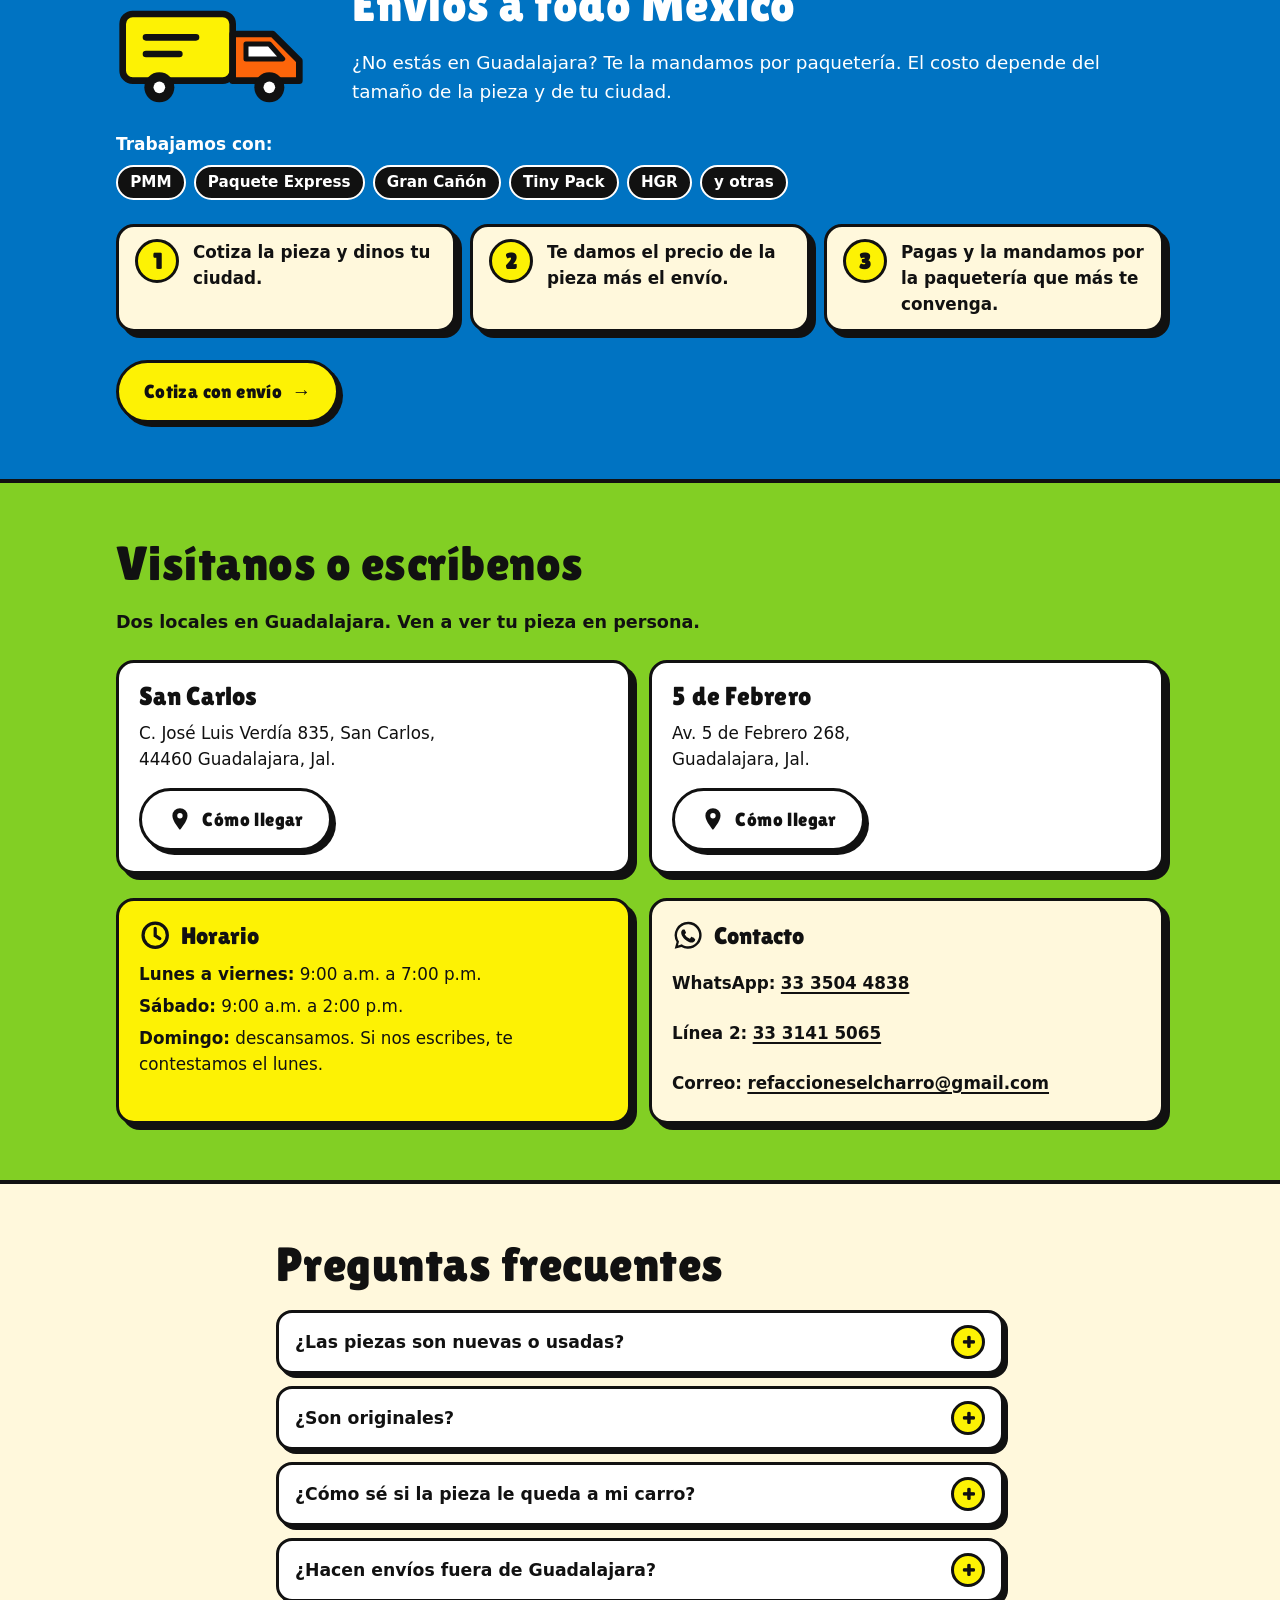
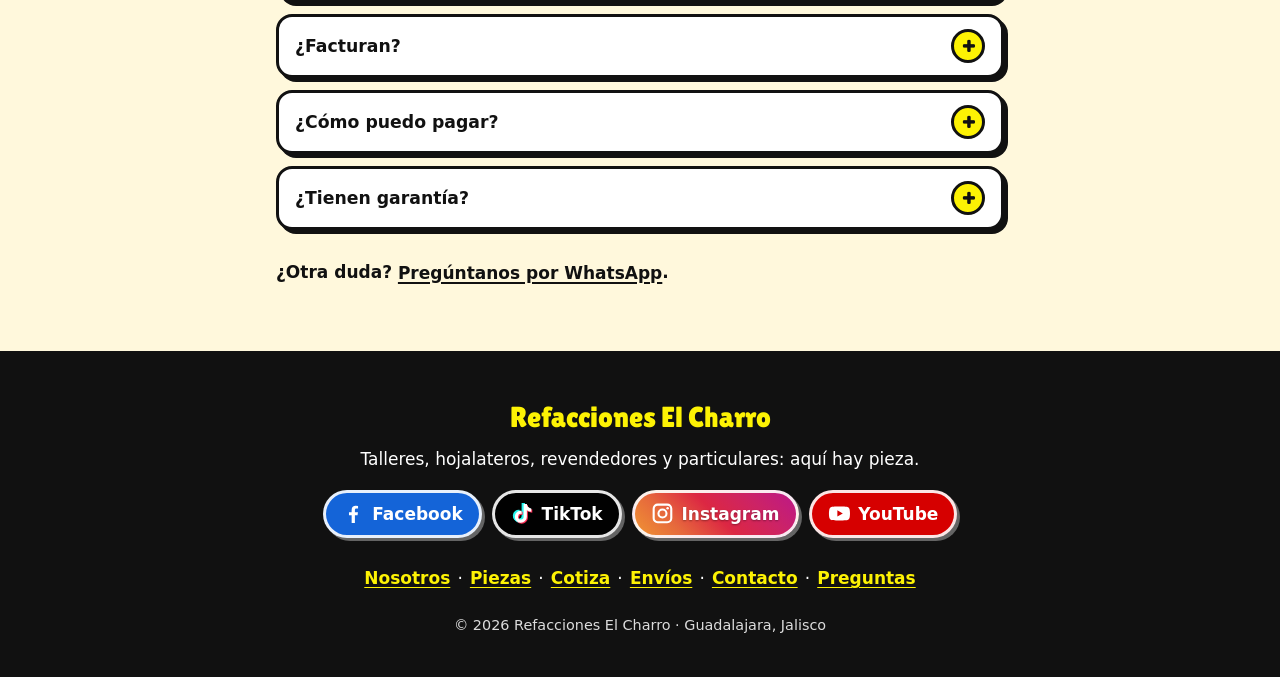
==== commit b8b1e159: "Nueva barra de navegación, redes con sus colores y cotizador más fácil Navegación - Sin "Cotiza" en " ====
--- a/index.html
+++ b/index.html
@@ -34,9 +34,9 @@
 
   <link rel="preload" as="font" type="font/woff2" href="assets/lilita-one.woff2" crossorigin>
   <link rel="preload" as="image" type="image/webp" href="assets/logo-720.webp" imagesrcset="assets/logo-360.webp 360w, assets/logo-720.webp 720w" imagesizes="(min-width: 900px) 380px, 56vw" fetchpriority="high">
-  <link rel="stylesheet" href="styles.css?v=5">
+  <link rel="stylesheet" href="styles.css?v=6">
   <script>document.documentElement.classList.add('js')</script>
-  <script src="script.js?v=5" defer></script>
+  <script src="script.js?v=6" defer></script>
   <!-- MARCADOR analítica: pega aquí el script de Cloudflare Web Analytics o GoatCounter (ver README) -->
 
   <script type="application/ld+json">
@@ -135,25 +135,38 @@
   </svg>
 
   <!-- Barra superior fija -->
-  <header class="top">
+  <header class="top" id="top">
     <div class="top__inner wrap">
       <a class="top__brand" href="#inicio" aria-label="Refacciones El Charro, ir al inicio">
-        <img src="assets/logo-360.webp" width="40" height="40" alt="">
-        <span>El Charro</span>
+        <img src="assets/logo-360.webp" width="44" height="44" alt="">
+        <span class="top__name"><strong>El Charro</strong><small>Refacciones de colisión</small></span>
       </a>
-      <nav class="top__nav" aria-label="Secciones">
-        <ul>
+      <nav class="top__nav" id="menu" aria-label="Secciones">
+        <ul class="top__links">
           <li><a href="#nosotros">Nosotros</a></li>
           <li><a href="#piezas">Piezas</a></li>
-          <li><a class="nav-cta" href="cotizar/">Cotiza</a></li>
           <li><a href="#envios">Envíos</a></li>
           <li><a href="#contacto">Contacto</a></li>
           <li><a href="#preguntas">Preguntas</a></li>
         </ul>
+        <div class="top__extra">
+        <a class="btn btn--wa top__cta" href="cotizar/" data-evento="ir-cotizar-menu">Cotiza tu pieza <span aria-hidden="true">→</span></a>
+        <p class="top__extra-t">Síguenos</p>
+          <ul class="social social--menu" aria-label="Nuestras redes (menú)">
+            <li><a class="chip chip--fb" href="https://www.facebook.com/profile.php?id=61596676535445" target="_blank" rel="noopener" data-evento="red-facebook-menu"><svg class="ico" aria-hidden="true"><use href="#i-fb"/></svg>Facebook</a></li>
+            <li><a class="chip chip--tt" href="https://www.tiktok.com/@refacciones_el_charro" target="_blank" rel="noopener" data-evento="red-tiktok-menu"><svg class="ico" aria-hidden="true"><use href="#i-tt"/></svg>TikTok</a></li>
+            <li><a class="chip chip--ig" href="https://www.instagram.com/refacciones_el_charro/" target="_blank" rel="noopener" data-evento="red-instagram-menu"><svg class="ico" aria-hidden="true"><use href="#i-ig"/></svg>Instagram</a></li>
+            <li><a class="chip chip--yt" href="https://www.youtube.com/@RefaccionesElcharro" target="_blank" rel="noopener" data-evento="red-youtube-menu"><svg class="ico" aria-hidden="true"><use href="#i-yt"/></svg>YouTube</a></li>
+          </ul>
+          <p class="top__extra-wa">WhatsApp: <a href="https://wa.me/523335044838?text=Hola%2C%20vengo%20de%20la%20p%C3%A1gina%20web." target="_blank" rel="noopener" data-evento="wa-menu">33 3504 4838</a> · <a href="https://wa.me/523331415065?text=Hola%2C%20vengo%20de%20la%20p%C3%A1gina%20web." target="_blank" rel="noopener" data-evento="wa-menu-2">33 3141 5065</a></p>
+        </div>
       </nav>
-      <a class="top__wa" href="https://wa.me/523335044838?text=Hola%2C%20vengo%20de%20la%20p%C3%A1gina%20web.%20Quiero%20cotizar%20una%20pieza." target="_blank" rel="noopener" data-evento="wa-barra">
-        <svg class="ico" aria-hidden="true"><use href="#i-wa"/></svg><span>WhatsApp</span>
+      <a class="top__wa" href="https://wa.me/523335044838?text=Hola%2C%20vengo%20de%20la%20p%C3%A1gina%20web." target="_blank" rel="noopener" data-evento="wa-barra" aria-label="WhatsApp 33 3504 4838">
+        <svg class="ico" aria-hidden="true"><use href="#i-wa"/></svg><span>33 3504 4838</span>
       </a>
+      <button class="top__burger" type="button" aria-expanded="false" aria-controls="menu" aria-label="Abrir menú">
+        <span></span><span></span><span></span>
+      </button>
     </div>
   </header>
 
@@ -169,17 +182,18 @@
           <p class="tag">Guadalajara · más de 30 años</p>
           <h1 id="t-inicio">Refacciones de colisión <span class="hl">a precio de remate</span></h1>
           <p class="lead">Faros, fascias, calaveras y más para unas 40 marcas. Si chocaste, aquí te sale barato. Y si no estás en Guadalajara, te la mandamos.</p>
-          <a class="btn btn--wa btn--xl" href="cotizar/" data-evento="ir-cotizar-inicio">
-            Cotiza tu pieza <span aria-hidden="true">→</span>
+          <a class="btn btn--wa btn--hero" href="cotizar/" id="cta-hero" data-evento="ir-cotizar-inicio">
+            Cotiza tu pieza <span class="arrow" aria-hidden="true">→</span>
           </a>
+          <p class="cta-sub">Toma 1 minuto · Te contestamos por WhatsApp</p>
           <p class="alt-wa">O escríbenos directo por WhatsApp: <a href="https://wa.me/523335044838?text=Hola%2C%20vengo%20de%20la%20p%C3%A1gina%20web." target="_blank" rel="noopener" data-evento="wa-inicio">33 3504 4838</a> · <a href="https://wa.me/523331415065?text=Hola%2C%20vengo%20de%20la%20p%C3%A1gina%20web." target="_blank" rel="noopener" data-evento="wa-linea2">33 3141 5065</a></p>
           <div class="follow">
             <p class="follow__t">Síguenos en redes</p>
             <ul class="social social--hero" aria-label="Nuestras redes">
-          <li><a class="chip" href="https://www.facebook.com/profile.php?id=61596676535445" target="_blank" rel="noopener" data-evento="red-facebook-inicio"><svg class="ico" aria-hidden="true"><use href="#i-fb"/></svg>Facebook</a></li>
-          <li><a class="chip" href="https://www.tiktok.com/@refacciones_el_charro" target="_blank" rel="noopener" data-evento="red-tiktok-inicio"><svg class="ico" aria-hidden="true"><use href="#i-tt"/></svg>TikTok</a></li>
-          <li><a class="chip" href="https://www.instagram.com/refacciones_el_charro/" target="_blank" rel="noopener" data-evento="red-instagram-inicio"><svg class="ico" aria-hidden="true"><use href="#i-ig"/></svg>Instagram</a></li>
-          <li><a class="chip" href="https://www.youtube.com/@RefaccionesElcharro" target="_blank" rel="noopener" data-evento="red-youtube-inicio"><svg class="ico" aria-hidden="true"><use href="#i-yt"/></svg>YouTube</a></li>
+          <li><a class="chip chip--fb" href="https://www.facebook.com/profile.php?id=61596676535445" target="_blank" rel="noopener" data-evento="red-facebook-inicio"><svg class="ico" aria-hidden="true"><use href="#i-fb"/></svg>Facebook</a></li>
+          <li><a class="chip chip--tt" href="https://www.tiktok.com/@refacciones_el_charro" target="_blank" rel="noopener" data-evento="red-tiktok-inicio"><svg class="ico" aria-hidden="true"><use href="#i-tt"/></svg>TikTok</a></li>
+          <li><a class="chip chip--ig" href="https://www.instagram.com/refacciones_el_charro/" target="_blank" rel="noopener" data-evento="red-instagram-inicio"><svg class="ico" aria-hidden="true"><use href="#i-ig"/></svg>Instagram</a></li>
+          <li><a class="chip chip--yt" href="https://www.youtube.com/@RefaccionesElcharro" target="_blank" rel="noopener" data-evento="red-youtube-inicio"><svg class="ico" aria-hidden="true"><use href="#i-yt"/></svg>YouTube</a></li>
             </ul>
           </div>
         </div>
@@ -419,10 +433,10 @@
       <p class="foot__brand">Refacciones El Charro</p>
       <p>Talleres, hojalateros, revendedores y particulares: aquí hay pieza.</p>
       <ul class="social" aria-label="Nuestras redes (pie de página)">
-        <li><a class="chip" href="https://www.facebook.com/profile.php?id=61596676535445" target="_blank" rel="noopener" data-evento="red-facebook-pie"><svg class="ico" aria-hidden="true"><use href="#i-fb"/></svg>Facebook</a></li>
-        <li><a class="chip" href="https://www.tiktok.com/@refacciones_el_charro" target="_blank" rel="noopener" data-evento="red-tiktok-pie"><svg class="ico" aria-hidden="true"><use href="#i-tt"/></svg>TikTok</a></li>
-        <li><a class="chip" href="https://www.instagram.com/refacciones_el_charro/" target="_blank" rel="noopener" data-evento="red-instagram-pie"><svg class="ico" aria-hidden="true"><use href="#i-ig"/></svg>Instagram</a></li>
-        <li><a class="chip" href="https://www.youtube.com/@RefaccionesElcharro" target="_blank" rel="noopener" data-evento="red-youtube-pie"><svg class="ico" aria-hidden="true"><use href="#i-yt"/></svg>YouTube</a></li>
+        <li><a class="chip chip--fb" href="https://www.facebook.com/profile.php?id=61596676535445" target="_blank" rel="noopener" data-evento="red-facebook-pie"><svg class="ico" aria-hidden="true"><use href="#i-fb"/></svg>Facebook</a></li>
+        <li><a class="chip chip--tt" href="https://www.tiktok.com/@refacciones_el_charro" target="_blank" rel="noopener" data-evento="red-tiktok-pie"><svg class="ico" aria-hidden="true"><use href="#i-tt"/></svg>TikTok</a></li>
+        <li><a class="chip chip--ig" href="https://www.instagram.com/refacciones_el_charro/" target="_blank" rel="noopener" data-evento="red-instagram-pie"><svg class="ico" aria-hidden="true"><use href="#i-ig"/></svg>Instagram</a></li>
+        <li><a class="chip chip--yt" href="https://www.youtube.com/@RefaccionesElcharro" target="_blank" rel="noopener" data-evento="red-youtube-pie"><svg class="ico" aria-hidden="true"><use href="#i-yt"/></svg>YouTube</a></li>
         <!-- MARCADOR: descomenta cuando tengas el link de la tienda de Mercado Libre
         <li><a class="chip" href="[LINK_MERCADO_LIBRE]" target="_blank" rel="noopener">Mercado Libre</a></li>
         -->
@@ -434,8 +448,9 @@
     </div>
   </footer>
 
-  <a class="fab" href="https://wa.me/523335044838?text=Hola%2C%20vengo%20de%20la%20p%C3%A1gina%20web.%20Quiero%20cotizar%20una%20pieza." target="_blank" rel="noopener" aria-label="Cotiza por WhatsApp" data-evento="wa-flotante">
-    <svg class="ico" aria-hidden="true"><use href="#i-wa"/></svg>
-  </a>
+  <div class="actionbar" id="actionbar">
+    <a class="btn btn--wa actionbar__cta" href="cotizar/" data-evento="ir-cotizar-barra">Cotiza tu pieza <span aria-hidden="true">→</span></a>
+    <a class="actionbar__wa" href="https://wa.me/523335044838?text=Hola%2C%20vengo%20de%20la%20p%C3%A1gina%20web." target="_blank" rel="noopener" aria-label="Escríbenos por WhatsApp" data-evento="wa-barra-inferior"><svg class="ico" aria-hidden="true"><use href="#i-wa"/></svg></a>
+  </div>
 </body>
 </html>
--- a/styles.css
+++ b/styles.css
@@ -21,14 +21,14 @@
   --shadow: 6px 6px 0 var(--ink);
   --shadow-sm: 4px 4px 0 var(--ink);
   --r: 18px;
-  --top-h: 60px;
+  --top-h: 64px;
   --display: "Lilita One", "Arial Black", "Arial Rounded MT Bold", Impact, sans-serif;
   --text: system-ui, -apple-system, "Segoe UI", Roboto, "Helvetica Neue", Arial, sans-serif;
   color-scheme: light;
 }
 
 *, *::before, *::after { box-sizing: border-box; }
-html { -webkit-text-size-adjust: 100%; scroll-padding-top: calc(var(--top-h) + 52px); }
+html { -webkit-text-size-adjust: 100%; scroll-padding-top: calc(var(--top-h) + 12px); }
 body {
   margin: 0;
   font-family: var(--text);
@@ -86,32 +86,7 @@
 .chip:hover { transform: translateY(-3px) rotate(2deg); }
 .chip:active { transform: translate(2px, 2px); }
 
-/* ---------- Barra superior ---------- */
-.top {
-  position: sticky; top: 0; z-index: 45;
-  background: var(--ink); color: var(--white);
-  border-bottom: 3px solid var(--ink);
-}
-.top__inner { display: flex; flex-wrap: wrap; align-items: center; column-gap: 16px; padding-top: 8px; }
-.top__brand {
-  display: inline-flex; align-items: center; gap: 10px; min-height: 44px;
-  font-family: var(--display); font-size: 1.35rem; color: var(--yellow); text-decoration: none;
-}
-.top__brand img { width: 40px; height: 40px; object-fit: cover; border-radius: 10px; border: 2px solid var(--white); background: var(--green); }
-.top__nav { order: 3; flex: 1 0 100%; margin: 0 -16px; overflow-x: auto; scrollbar-width: none; -webkit-overflow-scrolling: touch; }
-.top__nav::-webkit-scrollbar { display: none; }
-.top__nav ul { display: flex; gap: 6px; padding: 6px 16px 10px; width: max-content; }
-.top__nav a {
-  display: inline-flex; align-items: center; min-height: 44px; padding: 0 .85em;
-  border: 2px solid var(--white); border-radius: 999px;
-  font-weight: 700; font-size: .95rem; text-decoration: none; white-space: nowrap;
-}
-.top__nav a:hover, .top__nav a[aria-current="true"] { background: var(--yellow); color: var(--ink); border-color: var(--yellow); }
-.top__wa {
-  display: none; margin-left: auto; align-items: center; gap: .45em; min-height: 44px; padding: 0 1em;
-  background: var(--wa); color: var(--ink); border: 2px solid var(--white); border-radius: 999px;
-  font-family: var(--display); font-size: 1.1rem; text-decoration: none;
-}
+/* ---------- Barra superior: ver bloque «Barra de navegación» al final ---------- */
 
 /* ---------- Inicio ---------- */
 .hero {
@@ -350,15 +325,8 @@
 
 /* ---------- Pantallas grandes ---------- */
 @media (min-width: 768px) {
-  :root { --top-h: 68px; }
-  html { scroll-padding-top: calc(var(--top-h) + 12px); }
   .fab { display: none; }
   .foot { padding-bottom: 40px; }
-  .top__inner { flex-wrap: nowrap; padding-top: 0; min-height: var(--top-h); }
-  .top__nav { order: 0; flex: 1 1 auto; margin: 0; overflow: visible; }
-  .top__nav ul { padding: 0; width: auto; justify-content: center; flex-wrap: wrap; }
-  .top__nav a { border-color: transparent; }
-  .top__wa { display: inline-flex; }
   .trust { grid-template-columns: repeat(4, 1fr); }
   .cards { grid-template-columns: repeat(4, 1fr); gap: 20px; }
   .stats { grid-template-columns: 1fr 1fr; }
@@ -383,9 +351,6 @@
   .about { grid-template-columns: 1.4fr 1fr; gap: 40px; align-items: start; }
   .quote__grid { grid-template-columns: 1.3fr 1fr 1.3fr .7fr; }
 }
-@media (max-width: 1000px) and (min-width: 768px) {
-  .top__brand span { display: none; }
-}
 
 @media (prefers-reduced-motion: no-preference) {
   html { scroll-behavior: smooth; }
@@ -401,8 +366,6 @@
 /* =========================================================
    Página de cotización (/cotizar/)
    ========================================================= */
-.top__nav a.nav-cta { background: var(--yellow); color: var(--ink); border-color: var(--yellow); }
-.top__nav a[aria-current="page"] { background: var(--yellow); color: var(--ink); border-color: var(--yellow); }
 .page-cotizar .fab { display: none; }
 
 .qhero { background: var(--green); border-bottom: 4px solid var(--ink); padding: 28px 0 30px; }
@@ -514,3 +477,193 @@
 }
 .cta-band p { margin: 0; font-size: 1.1rem; }
 @media (min-width: 768px) { .cta-band { grid-template-columns: 1fr auto; padding: 20px 24px; } }
+
+/* =========================================================
+   Barra de navegación
+   Celular: logo + WhatsApp + menú (panel). Escritorio (≥960 px): enlaces en línea.
+   ========================================================= */
+.top {
+  position: sticky; top: 0; z-index: 50;
+  background: var(--ink); color: var(--white);
+  border-bottom: 3px solid var(--green);
+  transition: box-shadow .25s ease;
+}
+.top.is-scrolled { box-shadow: 0 10px 28px rgba(0, 0, 0, .28); }
+.top__inner { display: flex; align-items: center; gap: 10px; min-height: var(--top-h); }
+.top__brand { display: inline-flex; align-items: center; gap: 10px; min-height: 44px; margin-right: auto; color: var(--white); text-decoration: none; }
+.top__brand img { width: 44px; height: 44px; object-fit: cover; border-radius: 12px; border: 2px solid var(--white); background: var(--green); }
+.top__name { display: grid; line-height: 1.05; }
+.top__name strong { font-family: var(--display); font-weight: 400; font-size: 1.35rem; color: var(--yellow); letter-spacing: .01em; }
+.top__name small { font-size: .68rem; font-weight: 700; text-transform: uppercase; letter-spacing: .09em; opacity: .8; }
+
+.top__wa {
+  display: inline-grid; place-items: center; width: 44px; height: 44px; flex: none;
+  background: var(--wa); color: var(--ink); border-radius: 50%; text-decoration: none;
+  transition: transform .2s ease;
+}
+.top__wa span { display: none; }
+.top__wa .ico { width: 24px; height: 24px; }
+.top__wa:hover { transform: translateY(-2px); }
+
+.top__burger {
+  display: inline-grid; align-content: center; gap: 5px; width: 44px; height: 44px; flex: none; padding: 0 10px;
+  background: transparent; border: 2px solid rgba(255, 255, 255, .28); border-radius: 12px; cursor: pointer;
+}
+.top__burger span { display: block; height: 3px; border-radius: 2px; background: var(--white); transition: transform .25s ease, opacity .2s ease; }
+.menu-open .top__burger { border-color: var(--yellow); }
+.menu-open .top__burger span:nth-child(1) { transform: translateY(8px) rotate(45deg); }
+.menu-open .top__burger span:nth-child(2) { opacity: 0; }
+.menu-open .top__burger span:nth-child(3) { transform: translateY(-8px) rotate(-45deg); }
+
+/* Panel del menú en celular */
+.top__nav {
+  position: fixed; left: 0; right: 0; bottom: 0; top: calc(var(--top-h) + 3px); z-index: 49;
+  overflow-y: auto; overscroll-behavior: contain;
+  background: var(--ink); padding: 6px 20px calc(28px + env(safe-area-inset-bottom));
+  opacity: 0; visibility: hidden; transform: translateY(-10px);
+  transition: opacity .2s ease, transform .25s ease, visibility 0s linear .25s;
+}
+.menu-open .top__nav { opacity: 1; visibility: visible; transform: none; transition: opacity .2s ease, transform .25s ease; }
+.menu-open { overflow: hidden; } /* solo html: si body también lleva overflow, la barra fija se pierde */
+.top__links a {
+  display: flex; align-items: center; justify-content: space-between; min-height: 58px;
+  border-bottom: 1px solid rgba(255, 255, 255, .14);
+  font-family: var(--display); font-size: 1.6rem; color: var(--white); text-decoration: none;
+}
+.top__links a::after { content: "→"; font-size: 1.2rem; color: var(--green); }
+.top__links a[aria-current="true"] { color: var(--yellow); }
+.top__extra { display: grid; gap: 12px; margin-top: 22px; }
+.top__cta { width: 100%; }
+.top__extra-t { margin: 8px 0 0; font-weight: 800; text-transform: uppercase; letter-spacing: .08em; font-size: .85rem; color: var(--yellow); }
+.social--menu { justify-content: flex-start; margin: 0; }
+.top__extra-wa { margin: 6px 0 0; font-weight: 700; }
+.top__extra-wa a { display: inline-block; padding: .5em 0; color: var(--yellow); font-weight: 800; }
+
+@media (min-width: 960px) {
+  :root { --top-h: 72px; }
+  .top__inner { gap: 20px; }
+  .top__brand { margin-right: 0; }
+  .top__burger { display: none; }
+  .top__nav {
+    position: static; inset: auto; z-index: auto; flex: 1; overflow: visible;
+    background: none; padding: 0; opacity: 1; visibility: visible; transform: none; transition: none;
+  }
+  .top__links { display: flex; justify-content: center; gap: 4px; }
+  .top__links a {
+    position: relative; min-height: 44px; padding: 0 14px; border: 0;
+    font-family: var(--text); font-size: 1rem; font-weight: 700; color: rgba(255, 255, 255, .88);
+    transition: color .2s ease;
+  }
+  .top__links a::after {
+    content: ""; position: absolute; left: 14px; right: 14px; bottom: 4px; height: 3px; border-radius: 2px;
+    background: var(--yellow); transform: scaleX(0); transform-origin: left; transition: transform .25s ease;
+  }
+  .top__links a:hover { color: var(--white); }
+  .top__links a:hover::after, .top__links a[aria-current="true"]::after { transform: scaleX(1); }
+  .top__links a[aria-current="true"] { color: var(--yellow); }
+  .top__extra { display: none; }
+  .top__wa { display: inline-flex; width: auto; gap: .45em; padding: 0 16px; border-radius: 999px; font-weight: 800; }
+  .top__wa span { display: inline; }
+  .top__wa .ico { width: 20px; height: 20px; }
+}
+
+/* =========================================================
+   Redes con sus colores
+   ========================================================= */
+.chip--fb { background: #1464d8; color: #fff; }
+.chip--ig { background: linear-gradient(45deg, #f09433 0%, #e6683c 25%, #dc2743 50%, #cc2366 75%, #bc1888 100%); color: #fff; text-shadow: 0 1px 2px rgba(0, 0, 0, .35); }
+.chip--tt { background: #010101; color: #fff; }
+.chip--tt .ico { filter: drop-shadow(1.5px 1px 0 #fe2c55) drop-shadow(-1.5px -1px 0 #25f4ee); }
+.chip--yt { background: #d60000; color: #fff; }
+.foot .chip, .top__extra .chip { border-color: rgba(255, 255, 255, .9); box-shadow: 3px 3px 0 rgba(255, 255, 255, .35); }
+
+/* =========================================================
+   Botón principal de cotizar
+   ========================================================= */
+.btn--hero {
+  min-height: 68px; padding: 0 2em; font-size: 1.55rem; width: 100%; max-width: 440px;
+  box-shadow: 6px 6px 0 var(--ink);
+}
+.btn--hero .arrow { display: inline-block; animation: nudge 2.6s ease-in-out infinite; }
+@keyframes nudge { 0%, 55%, 100% { transform: none; } 65% { transform: translateX(7px); } 75% { transform: none; } 85% { transform: translateX(4px); } }
+.cta-sub { margin: 10px 0 0; font-weight: 700; font-size: .95rem; }
+@media (min-width: 900px) { .btn--hero { width: auto; } }
+
+/* Barra inferior en celular: aparece cuando el botón principal ya no se ve */
+.actionbar {
+  position: fixed; left: 0; right: 0; bottom: 0; z-index: 40;
+  display: flex; align-items: center; gap: 10px;
+  padding: 10px 12px calc(10px + env(safe-area-inset-bottom));
+  background: rgba(17, 17, 17, .97); border-top: 3px solid var(--green);
+  transform: translateY(110%); transition: transform .3s cubic-bezier(.22, 1, .36, 1);
+}
+.actionbar.is-visible { transform: none; }
+.actionbar__cta { flex: 1; min-height: 54px; box-shadow: none; border-color: var(--yellow); }
+.actionbar__wa {
+  display: grid; place-items: center; width: 54px; height: 54px; flex: none;
+  background: var(--wa); color: var(--ink); border-radius: 50%; border: 3px solid var(--ink);
+}
+.actionbar__wa .ico { width: 28px; height: 28px; }
+.menu-open .actionbar { transform: translateY(110%); }
+@media (min-width: 768px) { .actionbar { display: none; } }
+@media (prefers-reduced-motion: reduce) { .btn--hero .arrow { animation: none; } }
+
+/* =========================================================
+   Cotizador · detalles
+   ========================================================= */
+.q-help { margin: 4px 0 8px; font-size: .92rem; font-weight: 500; line-height: 1.4; opacity: .85; }
+.field .q-help { margin: 2px 0 0; font-weight: 500; }
+
+/* Pasos con palomita cuando están completos */
+.qstep__n { transition: background-color .25s ease; }
+.qstep.is-done .qstep__n { background: var(--green); font-size: 0; }
+.qstep.is-done .qstep__n::after { content: "✓"; font-family: var(--text); font-size: 1.1rem; font-weight: 900; }
+
+/* Mosaicos de piezas */
+.tiles { display: grid; grid-template-columns: repeat(2, minmax(0, 1fr)); gap: 8px; }
+.tiles label { position: relative; }
+.tiles label.is-extra { display: none; }
+.tiles.show-all label.is-extra { display: block; }
+.tiles input { position: absolute; opacity: 0; width: 1px; height: 1px; }
+.tiles span {
+  display: flex; align-items: center; justify-content: center; min-height: 54px; padding: 8px 10px;
+  background: var(--white); border: var(--line); border-radius: 14px;
+  font-weight: 800; text-align: center; line-height: 1.15; cursor: pointer;
+  transition: background-color .15s ease, transform .15s ease, box-shadow .15s ease;
+}
+.tiles span:hover { background: #fffbe0; }
+.tiles input:checked + span { background: var(--yellow); box-shadow: 3px 3px 0 var(--ink); transform: translate(-1px, -1px); }
+.tiles input:focus-visible + span { outline: 4px solid var(--blue); outline-offset: 2px; }
+.q-more {
+  margin-top: 8px; width: 100%; min-height: 44px; background: transparent; border: 0;
+  font: inherit; font-weight: 800; color: var(--ink); text-decoration: underline; text-underline-offset: 3px; cursor: pointer;
+}
+.q-pick[hidden], .q-chosen[hidden] { display: none; }
+.q-chosen {
+  display: flex; align-items: center; gap: 10px; min-height: 56px; padding: 6px 6px 6px 12px;
+  background: var(--yellow); border: var(--line); border-radius: 14px; box-shadow: 3px 3px 0 var(--ink);
+}
+.q-chosen__ico { display: grid; place-items: center; width: 28px; height: 28px; flex: none; background: var(--ink); color: var(--yellow); border-radius: 50%; font-weight: 900; font-size: .9rem; }
+.q-chosen__name { flex: 1; font-family: var(--display); font-size: 1.3rem; line-height: 1.1; }
+.q-change {
+  min-height: 44px; padding: 0 14px; background: var(--white); border: 2px solid var(--ink); border-radius: 999px;
+  font: inherit; font-weight: 800; color: var(--ink); cursor: pointer;
+}
+.qitem__del { width: auto; gap: 4px; padding: 0 10px; display: inline-flex; align-items: center; font: inherit; font-weight: 800; border-radius: 999px; }
+.qitem__del .ico { width: 1.1em; height: 1.1em; }
+.qitem__del[hidden] { display: none; }
+
+/* Confirmación al enviar */
+.qdone {
+  background: var(--green); border: var(--line); border-radius: 22px; box-shadow: var(--shadow); padding: 18px;
+  animation: rise .4s ease-out both;
+}
+.qdone[hidden] { display: none; }
+.qdone__t { font-family: var(--display); font-size: 1.5rem; line-height: 1.15; margin-bottom: .4em; }
+.qdone a { font-weight: 800; text-underline-offset: 3px; text-decoration-thickness: 2px; }
+.qdone:focus { outline: none; }
+
+.qsend__note { margin: 10px 0 0; font-size: .85rem; font-weight: 600; opacity: .85; text-align: center; }
+.linkbtn { background: none; border: 0; padding: .4em .2em; font: inherit; font-weight: 800; color: inherit; text-decoration: underline; cursor: pointer; }
+@media (min-width: 560px) { .tiles { grid-template-columns: repeat(3, minmax(0, 1fr)); } }
+@media (min-width: 768px) { .qsend__note { text-align: left; } }
